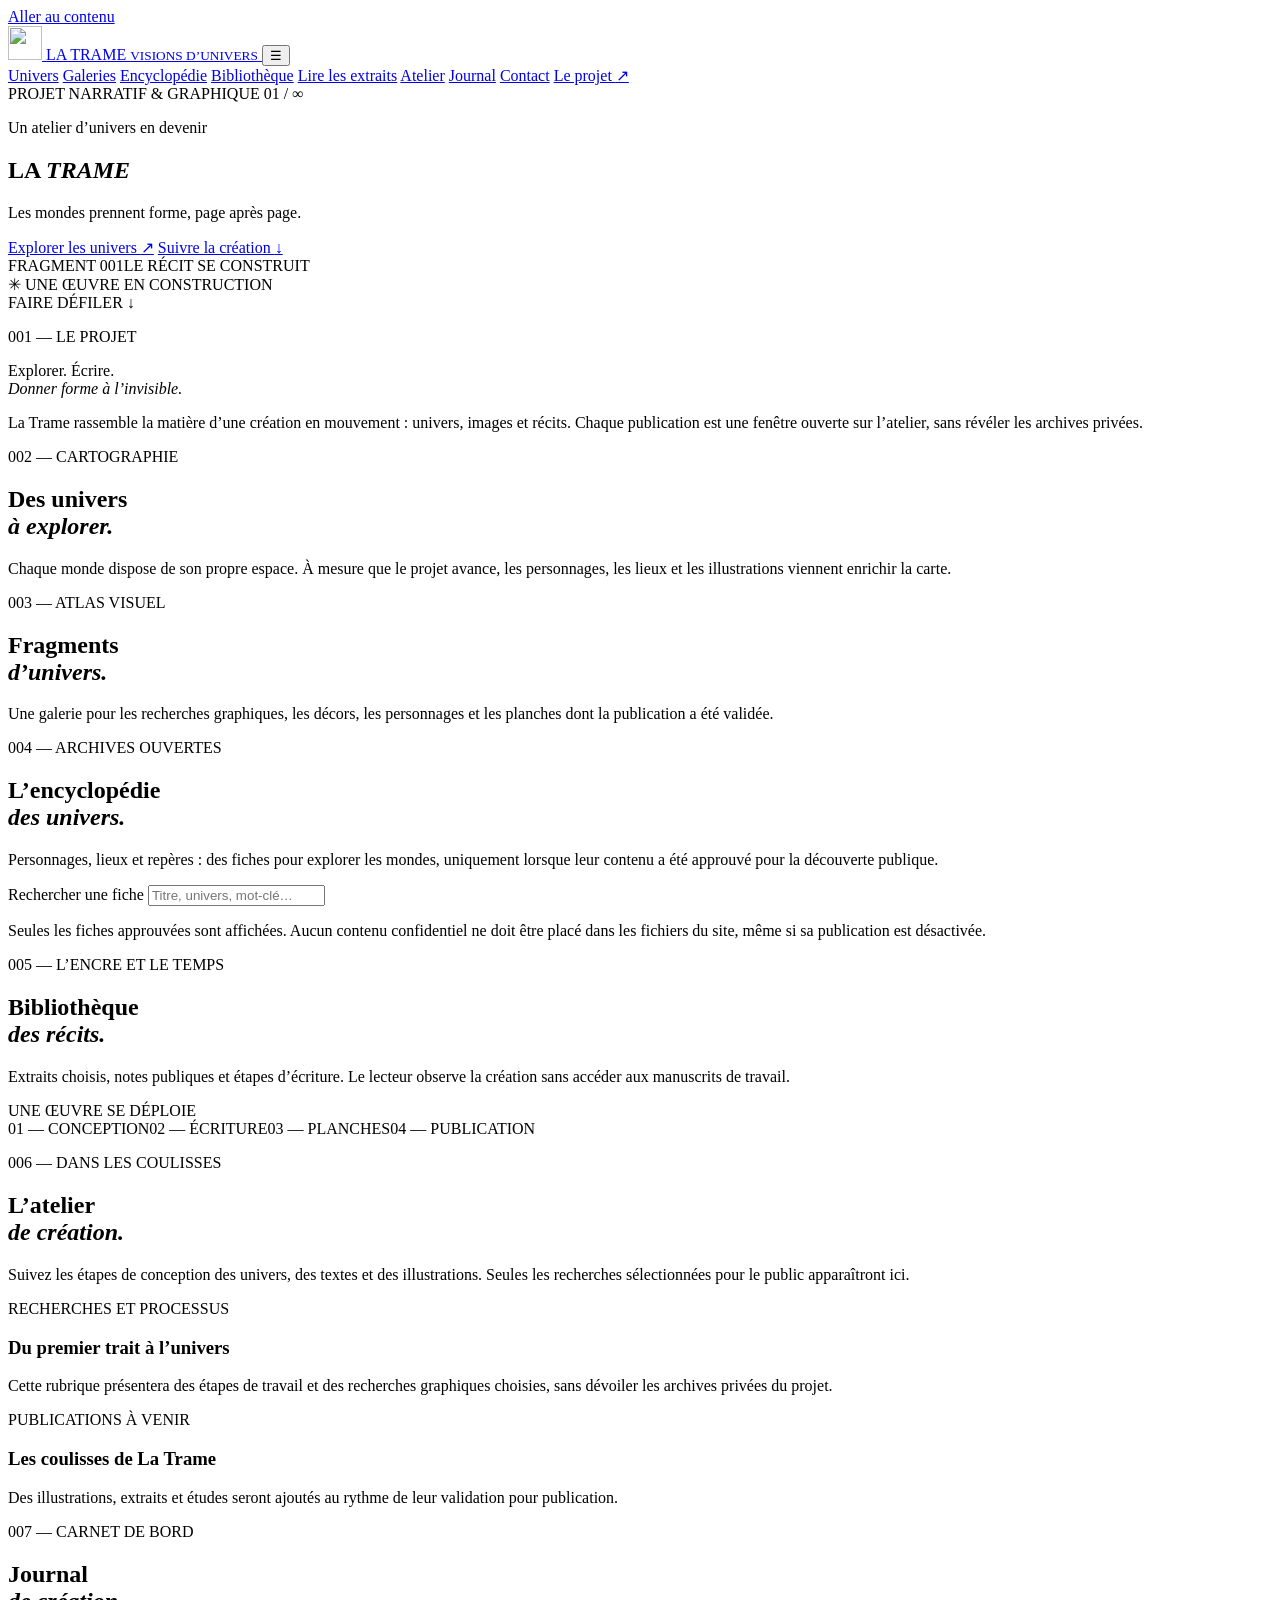
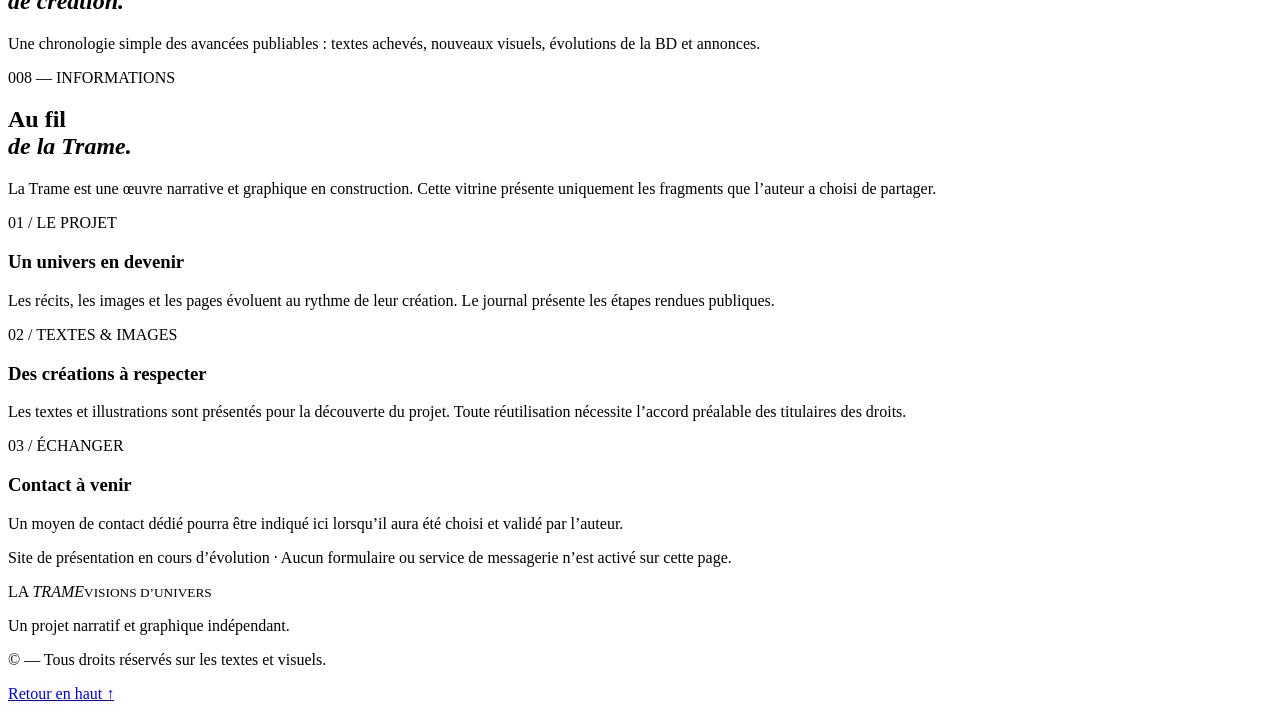
==== docs/index.html @ 09d7967c "Publier docs/index.html" ====
<!doctype html>
<html lang="fr">
<head>
  <meta charset="utf-8">
  <meta name="viewport" content="width=device-width, initial-scale=1">
  <meta name="theme-color" content="#0a0c0e">
  <meta name="description" content="La Trame — Visions d’Univers : suivre la création de mondes, de visuels et de récits.">
  <title>La Trame — Visions d’Univers</title>
  <link rel="icon" href="assets/images/sigil.svg" type="image/svg+xml">
  <link rel="stylesheet" href="assets/css/style.css">
  <script src="assets/js/site.js" defer></script>
</head>
<body>
  <a href="#contenu" class="skip-link">Aller au contenu</a>
  <header class="site-header" id="haut">
    <a class="brand" href="#haut" aria-label="La Trame, accueil">
      <img src="assets/images/sigil.svg" width="34" height="34" alt="">
      <span>LA TRAME <small>VISIONS D’UNIVERS</small></span>
    </a>
    <button class="menu-toggle" type="button" aria-expanded="false" aria-controls="navigation" aria-label="Ouvrir le menu">☰</button>
    <nav id="navigation" aria-label="Navigation principale">
      <a href="#univers">Univers</a>
      <a href="#galerie">Galeries</a>
      <a href="#encyclopedie">Encyclopédie</a>
      <a href="#ecriture">Bibliothèque</a>
      <a href="lectures.html">Lire les extraits</a>
      <a href="#atelier">Atelier</a>
      <a href="#journal">Journal</a>
      <a href="#contact">Contact</a>
      <a class="nav-emphasis" href="#apropos">Le projet <span aria-hidden="true">↗</span></a>
    </nav>
  </header>

  <main id="contenu">
    <section class="hero" aria-labelledby="hero-title">
      <div class="hero-grid" aria-hidden="true"></div>
      <div class="hero-orbit orbit-a" aria-hidden="true"></div>
      <div class="hero-orbit orbit-b" aria-hidden="true"></div>
      <div class="hero-content shell">
        <div class="eyebrow"><span class="eyebrow-dot"></span> PROJET NARRATIF & GRAPHIQUE <span class="eyebrow-number">01 / ∞</span></div>
        <p class="hero-overline" id="hero-signature">Un atelier d’univers en devenir</p>
        <h1 id="hero-title">LA <em>TRAME</em><span class="hero-title-line" aria-hidden="true"></span></h1>
        <p class="hero-subtitle" id="hero-acroche">Les mondes prennent forme, page après page.</p>
        <p class="hero-description" id="hero-intro"></p>
        <div class="hero-actions">
          <a class="btn btn-primary" href="#univers">Explorer les univers <span aria-hidden="true">↗</span></a>
          <a class="btn btn-ghost" href="#journal">Suivre la création <span aria-hidden="true">↓</span></a>
        </div>
      </div>
      <div class="hero-aside" aria-hidden="true"><span>FRAGMENT 001</span><span>LE RÉCIT SE CONSTRUIT</span></div>
      <div class="hero-bottom shell"><div><span class="small-glyph">✳</span> UNE ŒUVRE EN CONSTRUCTION</div><span>FAIRE DÉFILER ↓</span></div>
    </section>

    <section class="intro-band shell" id="apropos" aria-label="À propos du projet">
      <p class="section-index">001 — LE PROJET</p>
      <div class="intro-band-content"><p>Explorer. Écrire.<br><i>Donner forme à l’invisible.</i></p><span>La Trame rassemble la matière d’une création en mouvement : univers, images et récits. Chaque publication est une fenêtre ouverte sur l’atelier, sans révéler les archives privées.</span></div>
    </section>

    <section class="section shell" id="univers" aria-labelledby="univers-title">
      <div class="section-head"><div><p class="section-index">002 — CARTOGRAPHIE</p><h2 id="univers-title">Des univers<br><em>à explorer.</em></h2></div><p>Chaque monde dispose de son propre espace. À mesure que le projet avance, les personnages, les lieux et les illustrations viennent enrichir la carte.</p></div>
      <div id="universe-list" class="universe-grid" aria-live="polite"></div>
    </section>

    <section class="section gallery-section" id="galerie" aria-labelledby="gallery-title">
      <div class="shell"><div class="section-head"><div><p class="section-index">003 — ATLAS VISUEL</p><h2 id="gallery-title">Fragments<br><em>d’univers.</em></h2></div><p>Une galerie pour les recherches graphiques, les décors, les personnages et les planches dont la publication a été validée.</p></div>
      <div class="filter-bar" id="gallery-filters" aria-label="Filtres de la galerie"></div>
      <div class="gallery-grid" id="gallery-list" aria-live="polite"></div>
      </div>
    </section>

    <section class="section encyclopedia-section" id="encyclopedie" aria-labelledby="encyclopedia-title">
      <div class="shell">
        <div class="section-head">
          <div><p class="section-index">004 — ARCHIVES OUVERTES</p><h2 id="encyclopedia-title">L’encyclopédie<br><em>des univers.</em></h2></div>
          <p>Personnages, lieux et repères : des fiches pour explorer les mondes, uniquement lorsque leur contenu a été approuvé pour la découverte publique.</p>
        </div>
        <div class="encyclopedia-controls">
          <div id="encyclopedia-categories" class="filter-bar encyclopedia-filters" aria-label="Catégories de l’encyclopédie"></div>
          <label class="encyclopedia-search-label" for="encyclopedia-search">Rechercher une fiche
            <input id="encyclopedia-search" type="search" placeholder="Titre, univers, mot-clé…" autocomplete="off">
          </label>
        </div>
        <p id="encyclopedia-summary" class="encyclopedia-summary" role="status" aria-live="polite"></p>
        <div id="encyclopedia-list" class="encyclopedia-grid" aria-live="polite"></div>
        <p class="encyclopedia-note">Seules les fiches approuvées sont affichées. Aucun contenu confidentiel ne doit être placé dans les fichiers du site, même si sa publication est désactivée.</p>
      </div>
    </section>

    <section class="section shell writing-section" id="ecriture" aria-labelledby="writing-title">
      <div class="section-head"><div><p class="section-index">005 — L’ENCRE ET LE TEMPS</p><h2 id="writing-title">Bibliothèque<br><em>des récits.</em></h2></div><p>Extraits choisis, notes publiques et étapes d’écriture. Le lecteur observe la création sans accéder aux manuscrits de travail.</p></div>
      <div id="writing-list" class="writing-list"></div>
      <div class="process-strip"><span>UNE ŒUVRE SE DÉPLOIE</span><div class="process-steps"><span>01 — CONCEPTION</span><span>02 — ÉCRITURE</span><span>03 — PLANCHES</span><span>04 — PUBLICATION</span></div></div>
    </section>

    <section class="section shell" id="atelier" aria-labelledby="atelier-title">
      <div class="section-head"><div><p class="section-index">006 — DANS LES COULISSES</p><h2 id="atelier-title">L’atelier<br><em>de création.</em></h2></div><p>Suivez les étapes de conception des univers, des textes et des illustrations. Seules les recherches sélectionnées pour le public apparaîtront ici.</p></div>
      <div class="writing-list">
        <article class="writing-card">
          <span class="type-label">RECHERCHES ET PROCESSUS</span>
          <h3>Du premier trait à l’univers</h3>
          <p>Cette rubrique présentera des étapes de travail et des recherches graphiques choisies, sans dévoiler les archives privées du projet.</p>
        </article>
        <article class="writing-card">
          <span class="type-label">PUBLICATIONS À VENIR</span>
          <h3>Les coulisses de La Trame</h3>
          <p>Des illustrations, extraits et études seront ajoutés au rythme de leur validation pour publication.</p>
        </article>
      </div>
    </section>

    <section class="section journal-section" id="journal" aria-labelledby="journal-title"><div class="shell">
      <div class="section-head"><div><p class="section-index">007 — CARNET DE BORD</p><h2 id="journal-title">Journal<br><em>de création.</em></h2></div><p>Une chronologie simple des avancées publiables : textes achevés, nouveaux visuels, évolutions de la BD et annonces.</p></div>
      <div id="journal-list" class="journal-list"></div>
    </div></section>

    <section class="section contact-section" id="contact" aria-labelledby="contact-title">
      <div class="shell">
        <div class="section-head">
          <div><p class="section-index">008 — INFORMATIONS</p><h2 id="contact-title">Au fil<br><em>de la Trame.</em></h2></div>
          <p>La Trame est une œuvre narrative et graphique en construction. Cette vitrine présente uniquement les fragments que l’auteur a choisi de partager.</p>
        </div>
        <div class="contact-grid">
          <article class="contact-card">
            <p class="contact-kicker">01 / LE PROJET</p>
            <h3>Un univers en devenir</h3>
            <p>Les récits, les images et les pages évoluent au rythme de leur création. Le journal présente les étapes rendues publiques.</p>
          </article>
          <article class="contact-card">
            <p class="contact-kicker">02 / TEXTES &amp; IMAGES</p>
            <h3>Des créations à respecter</h3>
            <p>Les textes et illustrations sont présentés pour la découverte du projet. Toute réutilisation nécessite l’accord préalable des titulaires des droits.</p>
          </article>
          <article class="contact-card">
            <p class="contact-kicker">03 / ÉCHANGER</p>
            <h3>Contact à venir</h3>
            <p>Un moyen de contact dédié pourra être indiqué ici lorsqu’il aura été choisi et validé par l’auteur.</p>
          </article>
        </div>
        <p class="contact-note">Site de présentation en cours d’évolution · Aucun formulaire ou service de messagerie n’est activé sur cette page.</p>
      </div>
    </section>
  </main>

  <footer class="footer"><div class="shell footer-inner"><div class="footer-title">LA <em>TRAME</em><small>VISIONS D’UNIVERS</small></div><div><p>Un projet narratif et graphique indépendant.</p><p class="footer-small">© <span id="current-year"></span> — Tous droits réservés sur les textes et visuels.</p></div><a href="#haut" class="to-top">Retour en haut ↑</a></div></footer>

  <dialog id="universe-dialog" class="detail-dialog"><button class="dialog-close" type="button" aria-label="Fermer">×</button><div id="dialog-content"></div></dialog>
  <dialog id="lightbox" class="lightbox"><button class="dialog-close" type="button" aria-label="Fermer">×</button><figure><img id="lightbox-image" alt=""><figcaption id="lightbox-caption"></figcaption></figure></dialog>
</body>
</html>
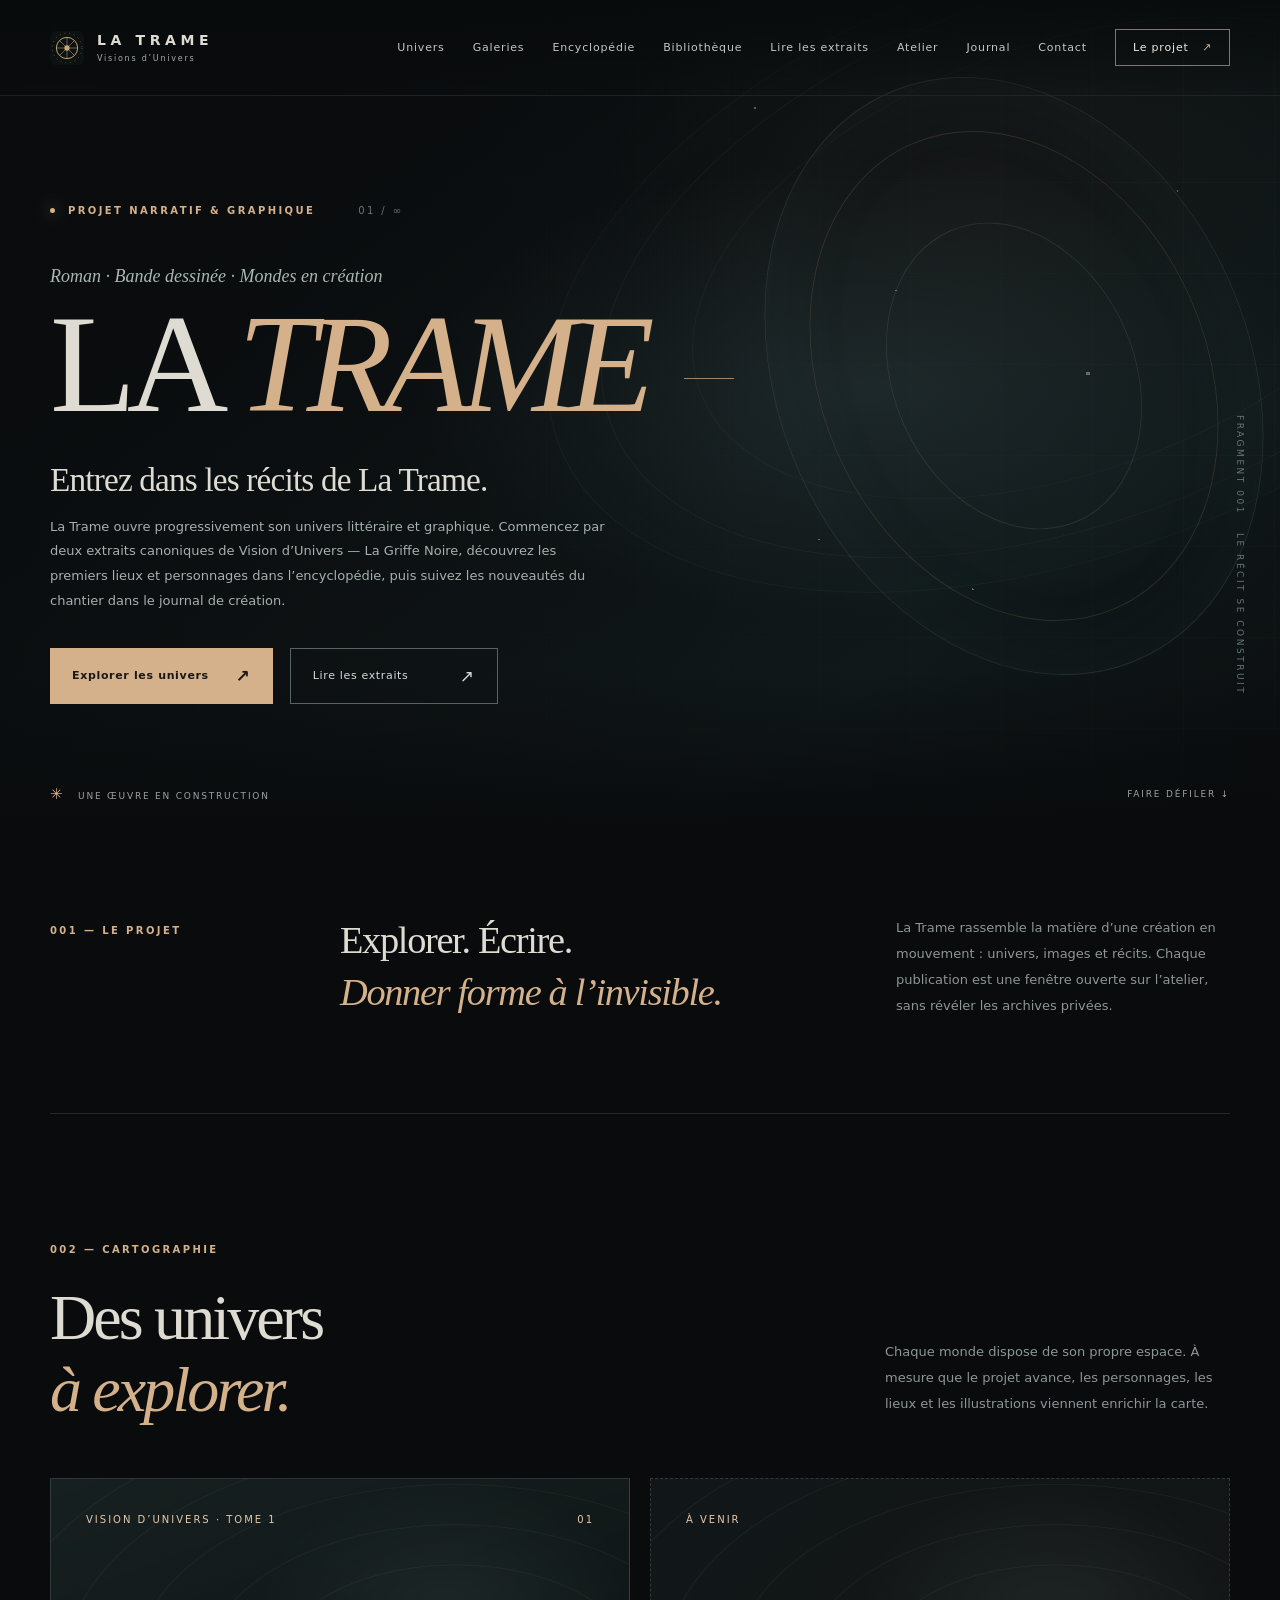
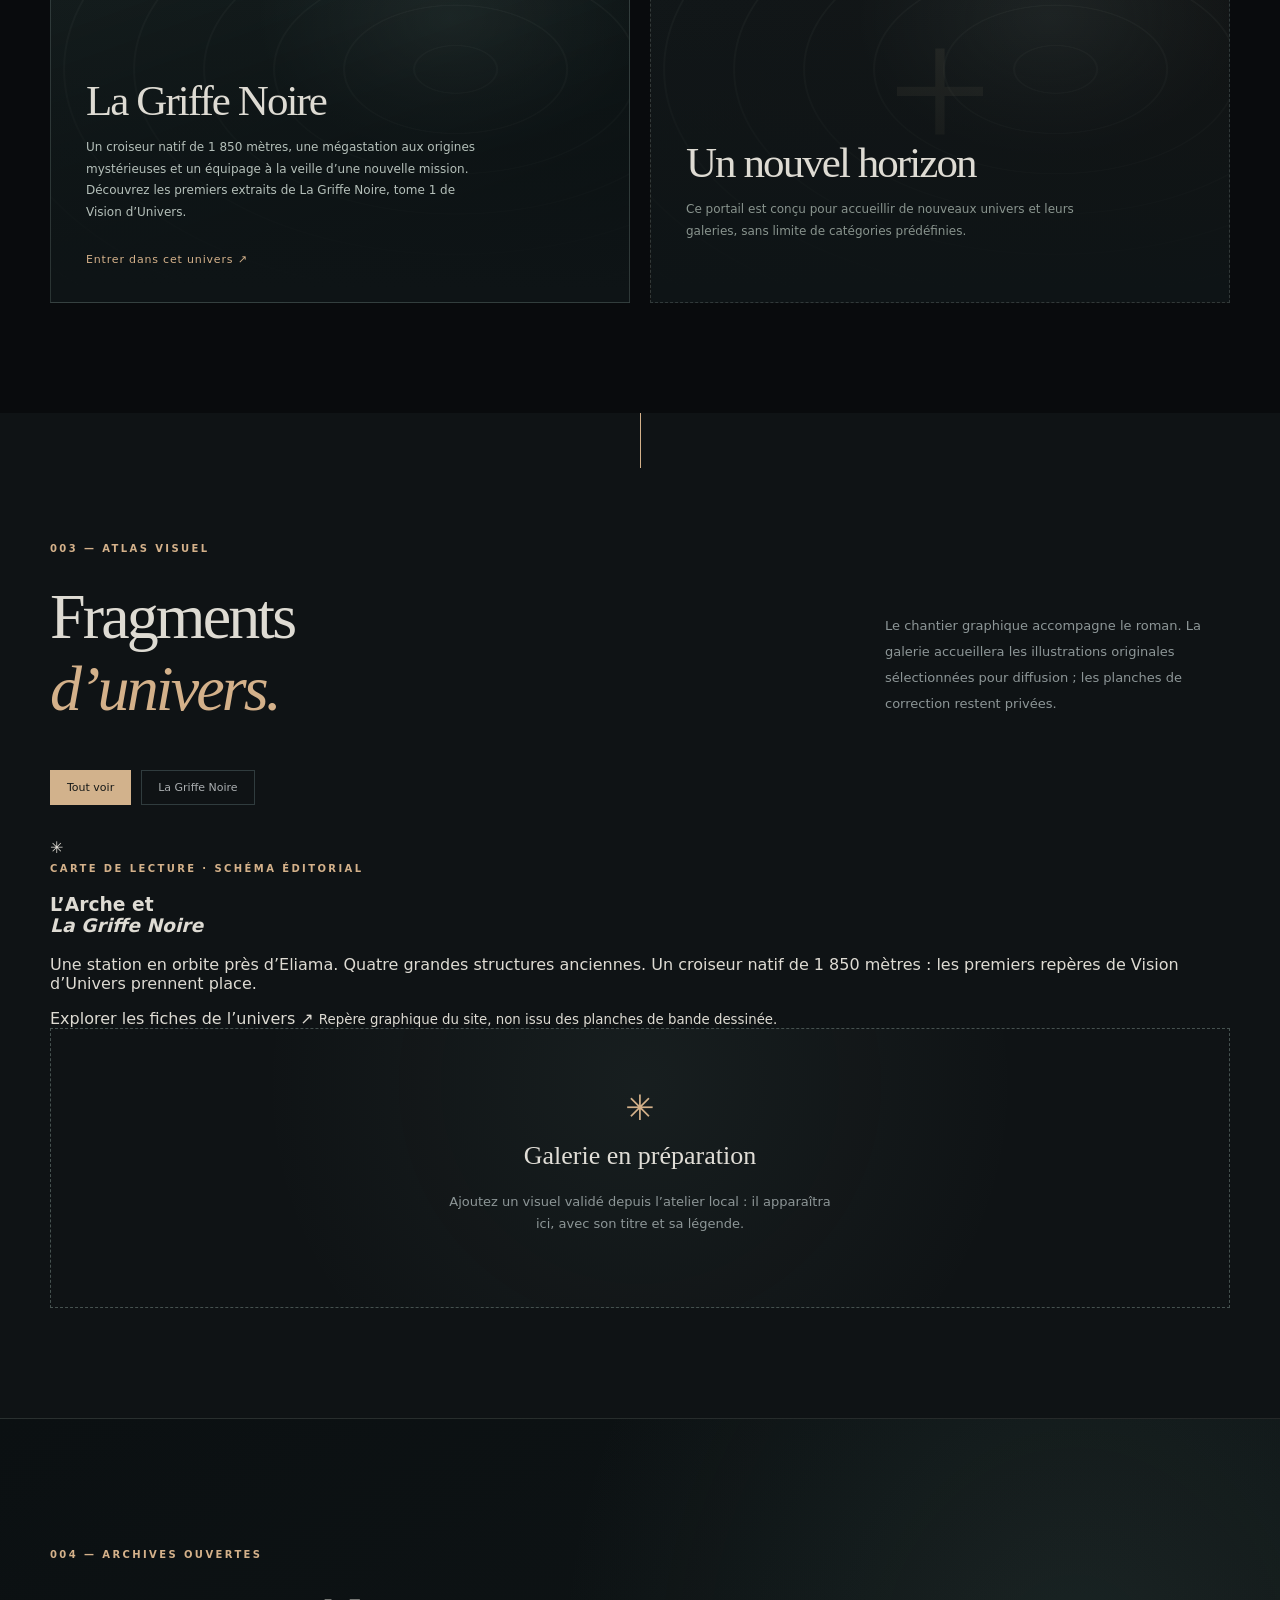
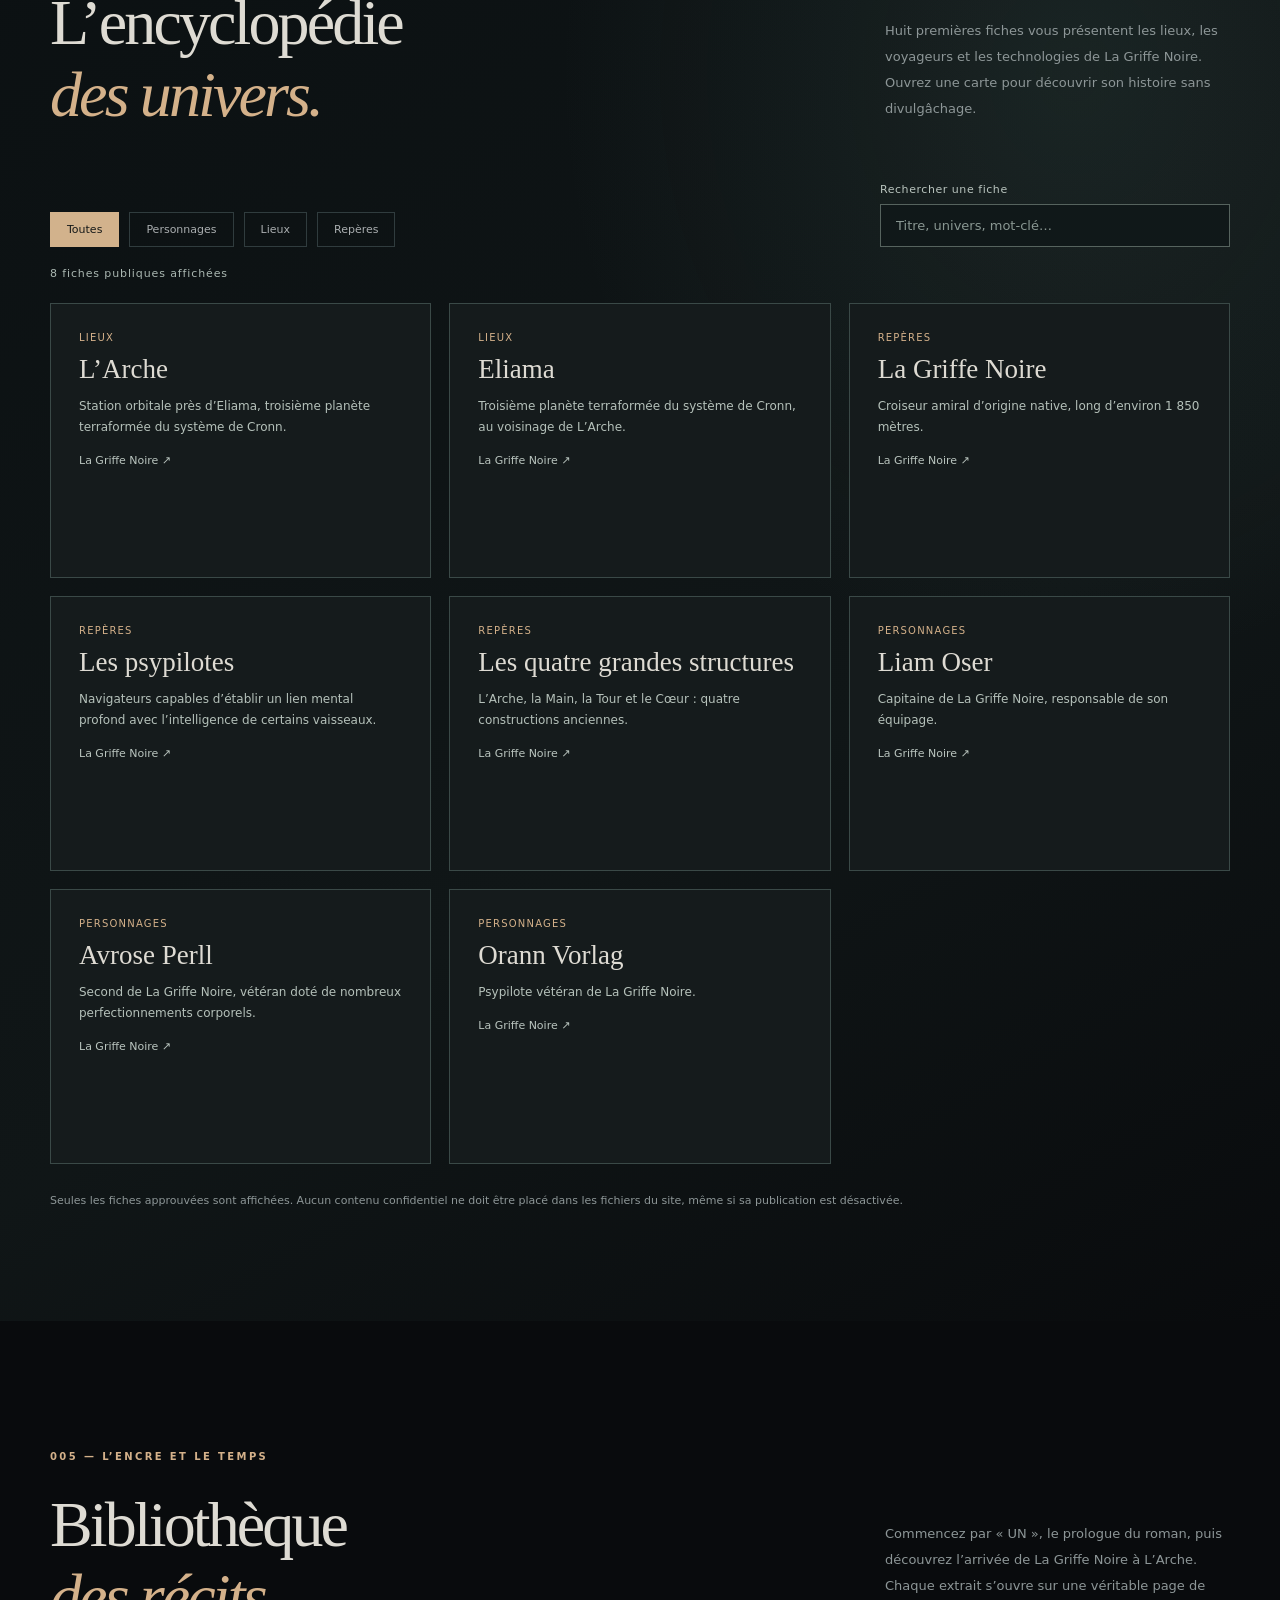
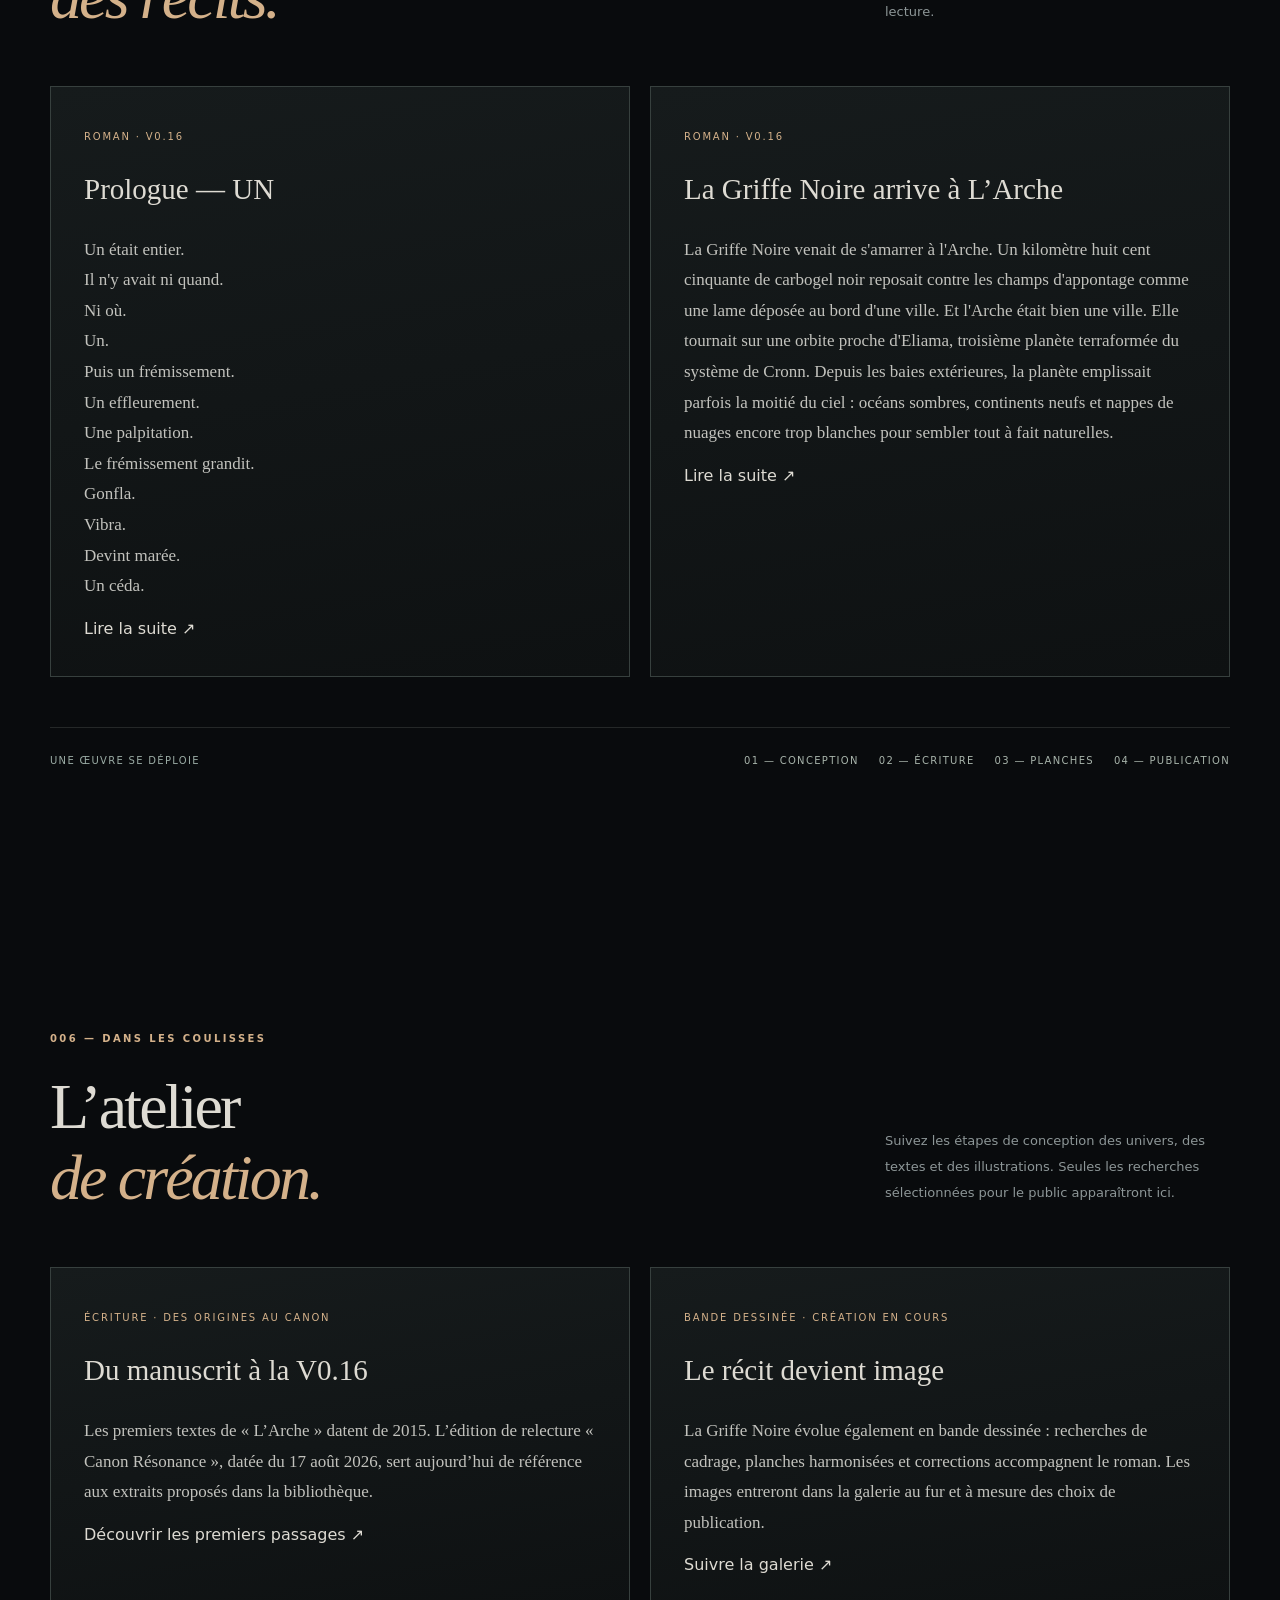
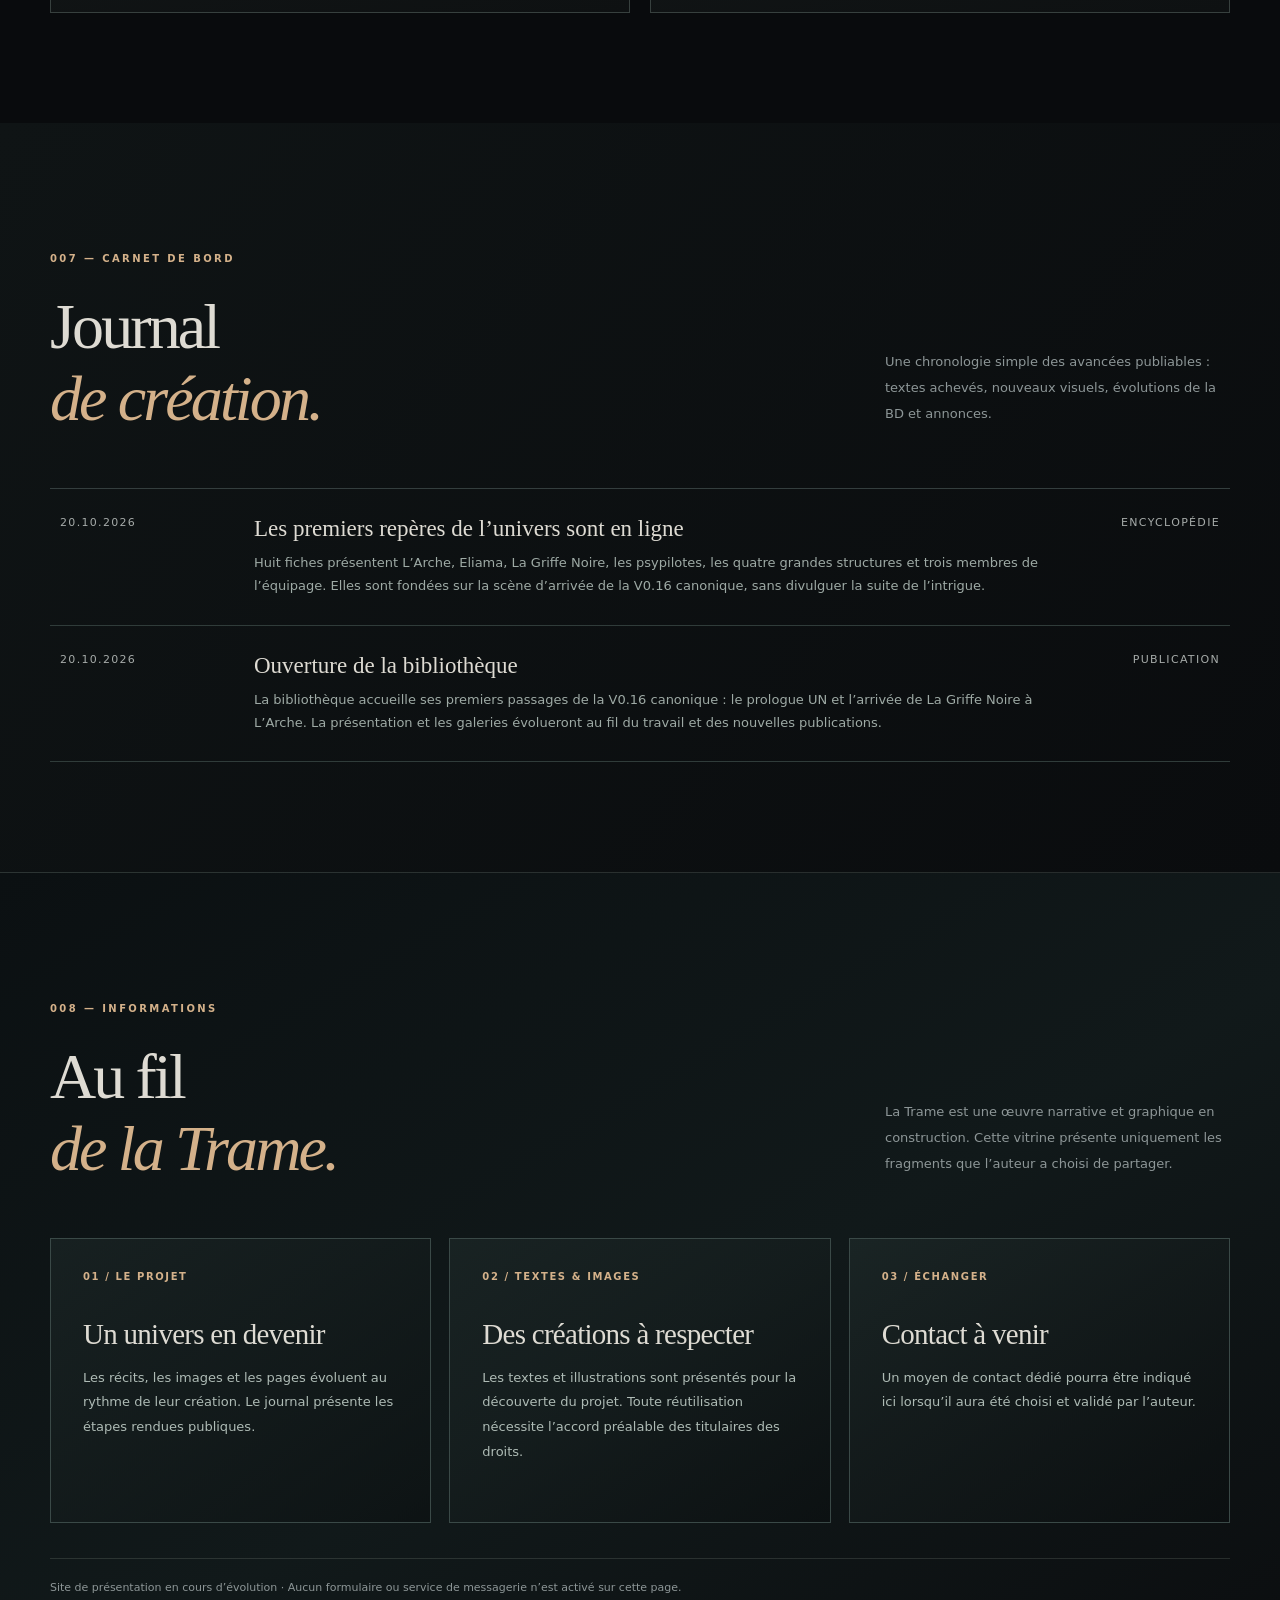
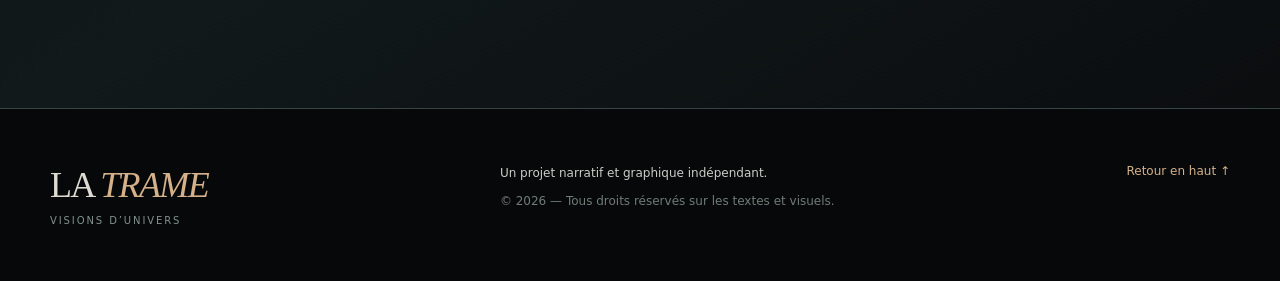
==== commit dd742f68: "La Trame V0.3 : accueil, atelier et atlas éditorial" ====
--- a/docs/index.html
+++ b/docs/index.html
@@ -44,7 +44,7 @@
         <p class="hero-description" id="hero-intro"></p>
         <div class="hero-actions">
           <a class="btn btn-primary" href="#univers">Explorer les univers <span aria-hidden="true">↗</span></a>
-          <a class="btn btn-ghost" href="#journal">Suivre la création <span aria-hidden="true">↓</span></a>
+          <a class="btn btn-ghost" href="lectures.html">Lire les extraits <span aria-hidden="true">↗</span></a>
         </div>
       </div>
       <div class="hero-aside" aria-hidden="true"><span>FRAGMENT 001</span><span>LE RÉCIT SE CONSTRUIT</span></div>
@@ -62,8 +62,18 @@
     </section>
 
     <section class="section gallery-section" id="galerie" aria-labelledby="gallery-title">
-      <div class="shell"><div class="section-head"><div><p class="section-index">003 — ATLAS VISUEL</p><h2 id="gallery-title">Fragments<br><em>d’univers.</em></h2></div><p>Une galerie pour les recherches graphiques, les décors, les personnages et les planches dont la publication a été validée.</p></div>
+      <div class="shell"><div class="section-head"><div><p class="section-index">003 — ATLAS VISUEL</p><h2 id="gallery-title">Fragments<br><em>d’univers.</em></h2></div><p>Le chantier graphique accompagne le roman. La galerie accueillera les illustrations originales sélectionnées pour diffusion ; les planches de correction restent privées.</p></div>
       <div class="filter-bar" id="gallery-filters" aria-label="Filtres de la galerie"></div>
+      <div class="atlas-preview" aria-label="Carte de lecture de La Griffe Noire">
+        <div class="atlas-orbit" aria-hidden="true"><span class="orbit-arc arc-one"></span><span class="orbit-arc arc-two"></span><span class="orbit-arc arc-three"></span><span class="orbit-core">✳</span></div>
+        <div class="atlas-copy">
+          <span class="section-index">CARTE DE LECTURE · SCHÉMA ÉDITORIAL</span>
+          <h3>L’Arche et<br><em>La Griffe Noire</em></h3>
+          <p>Une station en orbite près d’Eliama. Quatre grandes structures anciennes. Un croiseur natif de 1 850 mètres : les premiers repères de Vision d’Univers prennent place.</p>
+          <a class="editorial-link" href="#encyclopedie">Explorer les fiches de l’univers ↗</a>
+          <small>Repère graphique du site, non issu des planches de bande dessinée.</small>
+        </div>
+      </div>
       <div class="gallery-grid" id="gallery-list" aria-live="polite"></div>
       </div>
     </section>
@@ -72,7 +82,7 @@
       <div class="shell">
         <div class="section-head">
           <div><p class="section-index">004 — ARCHIVES OUVERTES</p><h2 id="encyclopedia-title">L’encyclopédie<br><em>des univers.</em></h2></div>
-          <p>Personnages, lieux et repères : des fiches pour explorer les mondes, uniquement lorsque leur contenu a été approuvé pour la découverte publique.</p>
+          <p>Huit premières fiches vous présentent les lieux, les voyageurs et les technologies de La Griffe Noire. Ouvrez une carte pour découvrir son histoire sans divulgâchage.</p>
         </div>
         <div class="encyclopedia-controls">
           <div id="encyclopedia-categories" class="filter-bar encyclopedia-filters" aria-label="Catégories de l’encyclopédie"></div>
@@ -87,7 +97,7 @@
     </section>
 
     <section class="section shell writing-section" id="ecriture" aria-labelledby="writing-title">
-      <div class="section-head"><div><p class="section-index">005 — L’ENCRE ET LE TEMPS</p><h2 id="writing-title">Bibliothèque<br><em>des récits.</em></h2></div><p>Extraits choisis, notes publiques et étapes d’écriture. Le lecteur observe la création sans accéder aux manuscrits de travail.</p></div>
+      <div class="section-head"><div><p class="section-index">005 — L’ENCRE ET LE TEMPS</p><h2 id="writing-title">Bibliothèque<br><em>des récits.</em></h2></div><p>Commencez par « UN », le prologue du roman, puis découvrez l’arrivée de La Griffe Noire à L’Arche. Chaque extrait s’ouvre sur une véritable page de lecture.</p></div>
       <div id="writing-list" class="writing-list"></div>
       <div class="process-strip"><span>UNE ŒUVRE SE DÉPLOIE</span><div class="process-steps"><span>01 — CONCEPTION</span><span>02 — ÉCRITURE</span><span>03 — PLANCHES</span><span>04 — PUBLICATION</span></div></div>
     </section>
@@ -96,14 +106,16 @@
       <div class="section-head"><div><p class="section-index">006 — DANS LES COULISSES</p><h2 id="atelier-title">L’atelier<br><em>de création.</em></h2></div><p>Suivez les étapes de conception des univers, des textes et des illustrations. Seules les recherches sélectionnées pour le public apparaîtront ici.</p></div>
       <div class="writing-list">
         <article class="writing-card">
-          <span class="type-label">RECHERCHES ET PROCESSUS</span>
-          <h3>Du premier trait à l’univers</h3>
-          <p>Cette rubrique présentera des étapes de travail et des recherches graphiques choisies, sans dévoiler les archives privées du projet.</p>
+          <span class="type-label">ÉCRITURE · DES ORIGINES AU CANON</span>
+          <h3>Du manuscrit à la V0.16</h3>
+          <p>Les premiers textes de « L’Arche » datent de 2015. L’édition de relecture « Canon Résonance », datée du 17 août 2026, sert aujourd’hui de référence aux extraits proposés dans la bibliothèque.</p>
+          <a class="editorial-link" href="lectures.html">Découvrir les premiers passages ↗</a>
         </article>
         <article class="writing-card">
-          <span class="type-label">PUBLICATIONS À VENIR</span>
-          <h3>Les coulisses de La Trame</h3>
-          <p>Des illustrations, extraits et études seront ajoutés au rythme de leur validation pour publication.</p>
+          <span class="type-label">BANDE DESSINÉE · CRÉATION EN COURS</span>
+          <h3>Le récit devient image</h3>
+          <p>La Griffe Noire évolue également en bande dessinée : recherches de cadrage, planches harmonisées et corrections accompagnent le roman. Les images entreront dans la galerie au fur et à mesure des choix de publication.</p>
+          <a class="editorial-link" href="#galerie">Suivre la galerie ↗</a>
         </article>
       </div>
     </section>
--- a/docs/assets/css/style.css
+++ b/docs/assets/css/style.css
@@ -0,0 +1,42 @@
+:root{color-scheme:dark;--bg:#090b0d;--panel:#111518;--paper:#dedbd3;--muted:#8d9697;--muted2:#677477;--line:rgba(204,216,207,.14);--gold:#d4b18a;--teal:#83b4ab;--shell:1180px}
+*{box-sizing:border-box}html{scroll-behavior:smooth;scroll-padding-top:85px}body{margin:0;color:var(--paper);background:var(--bg);font-family:Inter,ui-sans-serif,system-ui,-apple-system,Segoe UI,Arial,sans-serif;-webkit-font-smoothing:antialiased;overflow-x:hidden}body:has(dialog[open]){overflow:hidden}a{color:inherit;text-decoration:none}button{font:inherit}img{max-width:100%;display:block}.shell{width:min(var(--shell),calc(100% - 100px));margin-inline:auto}.skip-link{position:fixed;top:-70px;left:10px;padding:12px 16px;background:var(--gold);color:#000;z-index:100}.skip-link:focus{top:10px}.ambient{position:absolute;border-radius:50%;pointer-events:none;filter:blur(100px);opacity:.1;z-index:-1}.ambient-one{width:50vw;height:50vw;top:750px;right:-30vw;background:#6a958c}.ambient-two{width:55vw;height:40vw;top:1600px;left:-30vw;background:#8d6856}
+.site-header{position:absolute;z-index:20;top:0;left:0;right:0;display:flex;align-items:center;justify-content:space-between;height:96px;padding:0 max(50px,calc((100vw - var(--shell))/2));border-bottom:1px solid rgba(230,233,228,.1);background:linear-gradient(180deg,rgba(7,10,11,.8),rgba(7,10,11,.05))}.brand{display:flex;align-items:center;gap:13px;font-size:14px;letter-spacing:.33em;font-weight:750}.brand small{display:block;color:#a4ada8;font-weight:400;letter-spacing:.22em;font-size:8px;padding-top:6px}.site-header nav{display:flex;align-items:center;gap:28px}.site-header nav a{font-size:11px;letter-spacing:.075em;color:#c2c7c5;transition:color .2s}.site-header nav a:hover{color:var(--gold)}.site-header nav .nav-emphasis{border:1px solid #7c7770;padding:11px 17px;color:#f2e8dc}.nav-emphasis span{color:var(--gold);margin-left:9px}.menu-toggle{display:none;background:none;border:0;color:#fff;font-size:26px;cursor:pointer}
+.hero{height:min(830px,100svh);min-height:690px;position:relative;isolation:isolate;overflow:hidden;background:radial-gradient(ellipse at 68% 47%,rgba(70,93,95,.27),transparent 37%),radial-gradient(ellipse at 76% 22%,rgba(77,60,46,.12),transparent 27%),linear-gradient(145deg,#0a0c0e 20%,#101819 75%,#0a0c0e)}.hero:before{content:"";position:absolute;inset:0;z-index:-1;background:radial-gradient(1px 1px at 70% 35%,#c8c6b5 90%,transparent),radial-gradient(2px 2px at 85% 45%,#c8c6b5 90%,transparent),radial-gradient(1px 1px at 59% 13%,#c8c6b5 90%,transparent),radial-gradient(1px 1px at 76% 71%,#c8c6b5 90%,transparent),radial-gradient(1px 1px at 92% 23%,#c8c6b5 90%,transparent),radial-gradient(1px 1px at 64% 65%,#c8c6b5 90%,transparent);opacity:.45}.hero:after{content:"";pointer-events:none;position:absolute;inset:0;background:linear-gradient(90deg,rgba(9,11,13,.35) 0%,transparent 60%),linear-gradient(0deg,#090b0d,transparent 19%)}.hero-grid{position:absolute;inset:0;opacity:.3;background-image:linear-gradient(rgba(169,189,179,.07) 1px,transparent 1px),linear-gradient(90deg,rgba(169,189,179,.07) 1px,transparent 1px);background-size:91px 91px;mask-image:linear-gradient(to right,transparent 18%,black 95%)}.hero-orbit{position:absolute;border:1px solid rgba(164,188,184,.14);border-radius:50%;width:620px;height:620px;left:55%;top:8%;transform:rotate(-24deg) scaleX(.76);box-shadow:0 0 120px rgba(125,165,157,.05) inset}.hero-orbit:before,.hero-orbit:after{content:"";position:absolute;inset:55px;border:1px solid rgba(190,157,118,.18);border-radius:50%}.hero-orbit:after{inset:150px;border-color:rgba(176,195,187,.13)}.orbit-b{width:1080px;height:1080px;left:41%;top:-34%;opacity:.45;transform:rotate(70deg) scaleX(.55)}.hero-content{position:relative;z-index:2;padding-top:205px}.eyebrow,.section-index{font-size:10px;letter-spacing:.24em;font-weight:650;color:var(--gold)}.eyebrow{display:flex;align-items:center;gap:13px}.eyebrow-dot{background:var(--gold);width:5px;height:5px;border-radius:50%;box-shadow:0 0 16px var(--gold)}.eyebrow-number{color:var(--muted2);font-weight:400;padding-left:30px}.hero-overline{color:#a8b7af;font-family:Georgia,serif;font-style:italic;font-size:18px;margin:50px 0 7px}.hero h1{font-family:Georgia,'Times New Roman',serif;font-weight:400;letter-spacing:-.065em;font-size:clamp(90px,11vw,164px);line-height:1;margin:0;white-space:nowrap}.hero h1 em,.section h2 em,.intro-band i,.footer-title em{color:var(--gold);font-weight:400}.hero-title-line{display:inline-block;width:50px;height:1px;background:var(--gold);margin-left:38px;vertical-align:middle;opacity:.7}.hero-subtitle{font-family:Georgia,serif;letter-spacing:-.025em;font-size:clamp(24px,2.6vw,34px);max-width:650px;margin:26px 0 16px}.hero-description{font-size:13px;line-height:1.9;color:#a6b0ad;max-width:560px}.hero-actions{display:flex;flex-wrap:wrap;gap:17px;margin-top:34px}.btn{display:inline-flex;align-items:center;justify-content:space-between;gap:27px;padding:17px 22px;min-width:208px;font-size:11px;letter-spacing:.06em;transition:transform .2s,border-color .2s}.btn:hover{transform:translateY(-3px)}.btn-primary{background:var(--gold);color:#171817;font-weight:650}.btn-ghost{border:1px solid #586363;color:#d7d9d5}.btn span{font-size:17px}.hero-aside{position:absolute;z-index:2;right:35px;top:50%;writing-mode:vertical-rl;display:flex;gap:18px;color:#667574;letter-spacing:.28em;font-size:9px}.hero-bottom{position:absolute;left:0;right:0;bottom:27px;display:flex;align-items:center;justify-content:space-between;font-size:9px;letter-spacing:.2em;color:#9aa49e;z-index:3}.hero-bottom .small-glyph{color:var(--gold);font-size:15px;margin-right:9px}
+.intro-band{border-bottom:1px solid var(--line);display:grid;grid-template-columns:260px 1fr;gap:30px;padding:85px 0 94px}.intro-band-content{display:grid;grid-template-columns:1.2fr .8fr;align-items:center;gap:55px}.intro-band-content p{font-family:Georgia,serif;font-size:clamp(30px,3vw,42px);letter-spacing:-.035em;line-height:1.35;margin:0}.intro-band-content span{font-size:13px;color:var(--muted);line-height:2}.section{padding:120px 0 110px}.section-head{display:flex;align-items:end;justify-content:space-between;gap:45px;margin-bottom:53px}.section-head h2{font-family:Georgia,serif;font-weight:400;font-size:clamp(44px,5vw,72px);line-height:1.12;letter-spacing:-.045em;margin:27px 0 0}.section-head>p{max-width:345px;font-size:13px;color:var(--muted);line-height:2;margin:0 0 8px}.universe-grid{display:grid;grid-template-columns:repeat(2,1fr);gap:20px}.universe-card{min-height:425px;position:relative;overflow:hidden;padding:35px;display:flex;flex-direction:column;justify-content:space-between;background:linear-gradient(160deg,rgba(70,93,95,.13),rgba(7,13,14,.93)),#101717;border:1px solid rgba(151,170,166,.24);transition:border-color .2s,transform .3s}.universe-card:before{content:"";position:absolute;inset:0;background:radial-gradient(ellipse at 69% 33%,rgba(148,178,170,.17),transparent 35%),repeating-radial-gradient(ellipse at 70% 45%,transparent 0 40px,rgba(192,203,187,.075) 41px 42px,transparent 43px 70px);opacity:.6;transition:transform 1s}.universe-card:after{content:"";position:absolute;inset:0;background:linear-gradient(0deg,#0e1416 3%,transparent 74%)}.universe-card.with-image:before{background-image:var(--cover-image);background-size:cover;background-position:center;opacity:.68}.universe-card:hover{transform:translateY(-3px);border-color:rgba(212,177,138,.55)}.universe-card:hover:before{transform:scale(1.035)}.card-kicker,.card-bottom{position:relative;z-index:2}.card-kicker{font-size:10px;letter-spacing:.2em;color:#e5c9aa;display:flex;justify-content:space-between}.card-bottom h3{font-family:Georgia,serif;font-size:43px;font-weight:400;letter-spacing:-.045em;margin:0 0 12px}.card-bottom p{font-size:12px;line-height:1.8;color:#b5c0ba;max-width:390px;margin:0 0 25px}.card-bottom button{background:none;border:0;color:var(--gold);cursor:pointer;padding:0;font-size:11px;letter-spacing:.075em}.card-bottom button:hover{text-decoration:underline}.card-placeholder{background:linear-gradient(130deg,#111719,#131414);border-style:dashed}.card-placeholder:before{content:"+";display:flex;align-items:center;justify-content:center;color:rgba(215,194,155,.15);font-family:Georgia,serif;font-size:185px}.card-placeholder .card-bottom p{color:#89948e}
+.gallery-section{background:#0f1315;position:relative}.gallery-section:before{content:"";position:absolute;top:0;left:50%;width:1px;height:55px;background:var(--gold)}.filter-bar{display:flex;align-items:center;flex-wrap:wrap;gap:10px;margin:-8px 0 33px}.filter-bar button{background:transparent;color:#aaaeb0;border:1px solid #303c3e;padding:10px 16px;font-size:11px;cursor:pointer}.filter-bar button[aria-pressed="true"]{background:#d2b28c;color:#161918;border-color:#d2b28c}.gallery-grid{display:grid;grid-template-columns:repeat(3,1fr);gap:18px}.visual-card{position:relative;overflow:hidden;min-height:330px;background:#151b1c;border:1px solid #2a3837;cursor:pointer;text-align:left;padding:0;color:var(--paper)}.visual-card:hover img{transform:scale(1.04)}.visual-card img{width:100%;height:330px;object-fit:cover;transition:transform .3s}.visual-meta{position:absolute;bottom:0;left:0;right:0;background:linear-gradient(transparent,rgba(0,0,0,.92));padding:55px 20px 18px}.visual-meta strong{font-family:Georgia,serif;font-weight:400;font-size:21px;display:block}.visual-meta small{font-size:10px;letter-spacing:.13em;color:var(--gold)}.empty-state{grid-column:1/-1;border:1px dashed #45514f;min-height:280px;display:flex;flex-direction:column;align-items:center;justify-content:center;text-align:center;padding:30px;color:var(--muted);background:radial-gradient(circle at 50% 20%,rgba(132,173,160,.07),transparent 60%)}.empty-state .empty-symbol{font-size:35px;color:var(--gold);margin-bottom:13px}.empty-state strong{font-family:Georgia,serif;font-size:26px;font-weight:400;color:#e0ddd6;margin-bottom:7px}.empty-state p{max-width:390px;font-size:13px;line-height:1.7}
+
+.encyclopedia-section{background:radial-gradient(ellipse at 84% 17%,rgba(106,147,134,.13),transparent 34%),linear-gradient(150deg,#0b1012,#101617 62%,#090b0d);border-top:1px solid var(--line)}
+.encyclopedia-controls{display:flex;align-items:end;justify-content:space-between;gap:25px;flex-wrap:wrap;margin-bottom:20px}
+.encyclopedia-filters{margin:0}
+.encyclopedia-search-label{display:flex;flex-direction:column;gap:8px;color:#b9c4be;font-size:11px;letter-spacing:.05em;flex:1 1 230px;max-width:350px}
+.encyclopedia-search-label input{background:#101819;border:1px solid #56635e;padding:13px 15px;font:inherit;font-size:13px;letter-spacing:normal;color:var(--paper);width:100%;border-radius:0;outline-offset:3px}
+.encyclopedia-search-label input::placeholder{color:#899792}
+.encyclopedia-summary{font-size:11px;color:#abb8b2;letter-spacing:.08em;margin:0 0 20px;min-height:16px}
+.encyclopedia-grid{display:grid;grid-template-columns:repeat(3,minmax(0,1fr));gap:18px}
+.encyclopedia-card{display:flex;flex-direction:column;align-items:stretch;text-align:left;min-width:0;min-height:275px;padding:0;background:#151b1c;border:1px solid #3a4947;color:var(--paper);cursor:pointer;transition:transform .2s,border-color .2s}
+.encyclopedia-card:hover{transform:translateY(-3px);border-color:var(--gold)}
+.encyclopedia-card:focus-visible{outline:3px solid var(--gold);outline-offset:3px}
+.encyclopedia-card img{width:100%;height:165px;object-fit:cover}
+.encyclopedia-card-content{padding:28px;display:flex;flex-direction:column;gap:11px}
+.encyclopedia-card small{color:var(--gold);font-size:10px;letter-spacing:.12em;text-transform:uppercase}
+.encyclopedia-card strong{font:normal 27px Georgia,serif}
+.encyclopedia-card span{font-size:12px;line-height:1.75;color:#b5c1ba}
+.encyclopedia-card em{font-size:11px;color:#bac5bf;font-style:normal;margin-top:5px}
+.encyclopedia-note{font-size:11px;color:var(--muted);line-height:1.8;margin:27px 0 0}
+.writing-list{display:grid;grid-template-columns:repeat(2,1fr);gap:20px}.writing-card{padding:38px 33px;min-height:285px;border:1px solid #37403e;background:linear-gradient(170deg,#161b1c,#0e1112)}.writing-card .type-label{color:var(--gold);letter-spacing:.18em;font-size:10px}.writing-card h3{font-family:Georgia,serif;font-size:29px;font-weight:400}.writing-card p{font-family:Georgia,serif;font-size:17px;line-height:1.8;color:#c2c2bd;white-space:pre-line}.writing-card small{color:var(--muted)}.process-strip{border-top:1px solid var(--line);margin-top:50px;padding:27px 0;display:flex;justify-content:space-between;gap:24px;align-items:center;color:#9baca5;font-size:10px;letter-spacing:.13em}.process-steps{display:flex;gap:20px;flex-wrap:wrap;color:#a8b4ab}.journal-section{background:linear-gradient(130deg,#0f1415,#0a0c0e)}.journal-list{border-top:1px solid #343e3e}.journal-entry{display:grid;grid-template-columns:170px 1fr 120px;align-items:start;gap:24px;padding:27px 10px;border-bottom:1px solid #303c3a}.journal-entry time,.journal-entry .journal-type{font-size:11px;color:#a6aba9;letter-spacing:.12em}.journal-entry h3{font-family:Georgia,serif;font-size:23px;font-weight:400;margin:0 0 9px}.journal-entry p{font-size:13px;color:#9eaaa5;line-height:1.8;margin:0}.journal-type{text-align:right}
+.contact-section{background:linear-gradient(150deg,#0b1012,#11191a 54%,#0b0d0f);border-top:1px solid var(--line)}
+.contact-grid{display:grid;grid-template-columns:repeat(3,minmax(0,1fr));gap:18px}
+.contact-card{min-width:0;min-height:285px;padding:32px;border:1px solid #3a4947;background:linear-gradient(145deg,rgba(121,160,150,.085),rgba(10,14,15,.55))}
+.contact-kicker{margin:0 0 36px;font-size:10px;letter-spacing:.16em;font-weight:650;color:var(--gold)}
+.contact-card h3{font-family:Georgia,serif;font-size:29px;font-weight:400;letter-spacing:-.025em;margin:0 0 15px}
+.contact-card>p:not(.contact-kicker){font-size:13px;line-height:1.9;color:#aebbb5;margin:0}
+.contact-note{border-top:1px solid var(--line);margin:35px 0 0;padding-top:19px;color:var(--muted);font-size:11px;line-height:1.8}
+.footer{border-top:1px solid #394340;background:#070809;padding:55px 0}.footer-inner{display:flex;justify-content:space-between;gap:30px;align-items:start}.footer-title{font-family:Georgia,serif;font-size:36px;letter-spacing:-.045em}.footer-title small{display:block;font-family:system-ui,sans-serif;font-size:10px;letter-spacing:.19em;color:#82928e;padding-top:9px}.footer p{margin:2px 0 14px;font-size:12px;color:#c9cec9}.footer .footer-small{color:#6f7c77}.to-top{font-size:12px;color:var(--gold)}.detail-dialog,.lightbox{padding:0;position:fixed;inset:0;background:#101619;color:#e3dfd7;border:1px solid #8a795f;max-width:min(800px,94vw);max-height:90svh;width:100%;box-shadow:0 30px 100px #000;overflow:auto}.detail-dialog::backdrop,.lightbox::backdrop{background:rgba(0,0,0,.84);backdrop-filter:blur(7px)}.dialog-close{position:absolute;right:16px;top:12px;z-index:5;font-size:30px;color:#fff;background:#1c2323;padding:3px 13px;border:1px solid #5e6662;cursor:pointer}.detail-hero{height:260px;background:repeating-radial-gradient(ellipse at center,transparent 0 43px,rgba(196,169,123,.18) 44px 45px,transparent 46px 70px),#1d292a;display:flex;align-items:center;justify-content:center;color:#d9bc90;font-family:Georgia,serif;font-size:55px;text-align:center;padding:20px}.detail-hero img{height:100%;width:100%;object-fit:cover}.detail-body{padding:42px}.detail-body h2{font-family:Georgia,serif;font-size:45px;font-weight:400;margin:10px 0}.detail-body p{font-size:15px;line-height:1.9;color:#bbc7c0}.detail-body .note{border-left:2px solid var(--gold);padding-left:19px;color:#d8c0a0}.lightbox{max-width:min(1100px,97vw);background:#080a0b}.lightbox figure{margin:0;padding:44px 24px 24px;display:flex;flex-direction:column;align-items:center}.lightbox img{max-height:76svh;width:auto;max-width:100%;object-fit:contain}.lightbox figcaption{font-size:13px;color:#d4c2a8;padding:15px 20px 0;text-align:center}
+@media(max-width:960px){.shell{width:calc(100% - 58px)}.site-header{padding:0 29px}.site-header nav{gap:18px}.hero-content{padding-top:200px}.hero h1{font-size:clamp(80px,12vw,125px)}.intro-band{grid-template-columns:1fr;padding:66px 0}.intro-band-content{gap:30px}.section{padding:90px 0}.process-strip{display:block}.process-steps{margin-top:16px}.hero-aside{display:none}}
+@media(max-width:680px){.shell{width:calc(100% - 38px)}.site-header{height:74px;padding:0 19px}.brand{font-size:12px}.brand img{width:30px;height:30px}.menu-toggle{display:block}.site-header nav{display:none;position:absolute;top:74px;left:0;right:0;padding:20px;background:#0e1415;border-bottom:1px solid #43504d;flex-direction:column;align-items:stretch;gap:0}.site-header nav.open{display:flex}.site-header nav a{padding:14px 10px}.site-header nav .nav-emphasis{margin-top:8px}.hero{min-height:720px;max-height:900px;height:100svh}.hero-content{padding-top:165px}.hero-overline{margin-top:45px;font-size:16px}.hero h1{font-size:clamp(62px,16vw,100px)}.hero-title-line{width:22px;margin-left:15px}.hero-subtitle{font-size:24px;max-width:390px}.hero-description{font-size:12px}.hero-actions{gap:12px}.btn{width:100%;justify-content:space-between;padding:14px 19px}.hero-bottom{font-size:8px}.eyebrow{font-size:8px}.hero-orbit{width:510px;height:510px;left:35%;top:12%}.intro-band{padding:60px 0}.intro-band-content{grid-template-columns:1fr;gap:20px}.intro-band-content p{font-size:35px}.intro-band-content span{font-size:12px}.section-head{display:block;margin-bottom:35px}.section-head h2{font-size:49px}.section-head>p{margin-top:20px;font-size:12px}.universe-grid,.gallery-grid,.writing-list{grid-template-columns:1fr}.universe-card{min-height:410px;padding:26px}.card-bottom h3{font-size:35px}.gallery-grid{gap:12px}.gallery-section{padding-top:95px}.journal-entry{grid-template-columns:1fr;gap:9px;padding:25px 0}.journal-type{text-align:left;grid-row:2}.journal-entry>div{grid-row:3}.process-steps{line-height:2}.footer-inner{flex-direction:column}.footer-title{font-size:33px}.detail-body{padding:25px}.detail-body h2{font-size:37px}}
+@media(max-width:960px){.contact-grid{grid-template-columns:repeat(2,minmax(0,1fr))}.contact-card:last-child{grid-column:1/-1}}
+@media(max-width:680px){.contact-grid{grid-template-columns:1fr}.contact-card{min-height:auto;padding:27px}.contact-card:last-child{grid-column:auto}.contact-kicker{margin-bottom:22px}.contact-note{margin-top:25px}}
+@media(max-width:960px){.encyclopedia-grid{grid-template-columns:repeat(2,minmax(0,1fr))}.encyclopedia-controls{align-items:stretch}}
+@media(max-width:680px){.encyclopedia-grid{grid-template-columns:1fr}.encyclopedia-controls{display:block}.encyclopedia-filters{margin-bottom:22px}.encyclopedia-search-label{max-width:none}.encyclopedia-card{min-height:auto}.encyclopedia-card-content{padding:25px}}
+@media(min-width:681px) and (max-width:860px){.site-header nav{gap:10px}.site-header nav a{font-size:10px}.brand{letter-spacing:.18em}}
+@media(prefers-reduced-motion:reduce){html{scroll-behavior:auto}*,*:before,*:after{transition-duration:.01ms!important;animation-duration:.01ms!important}}
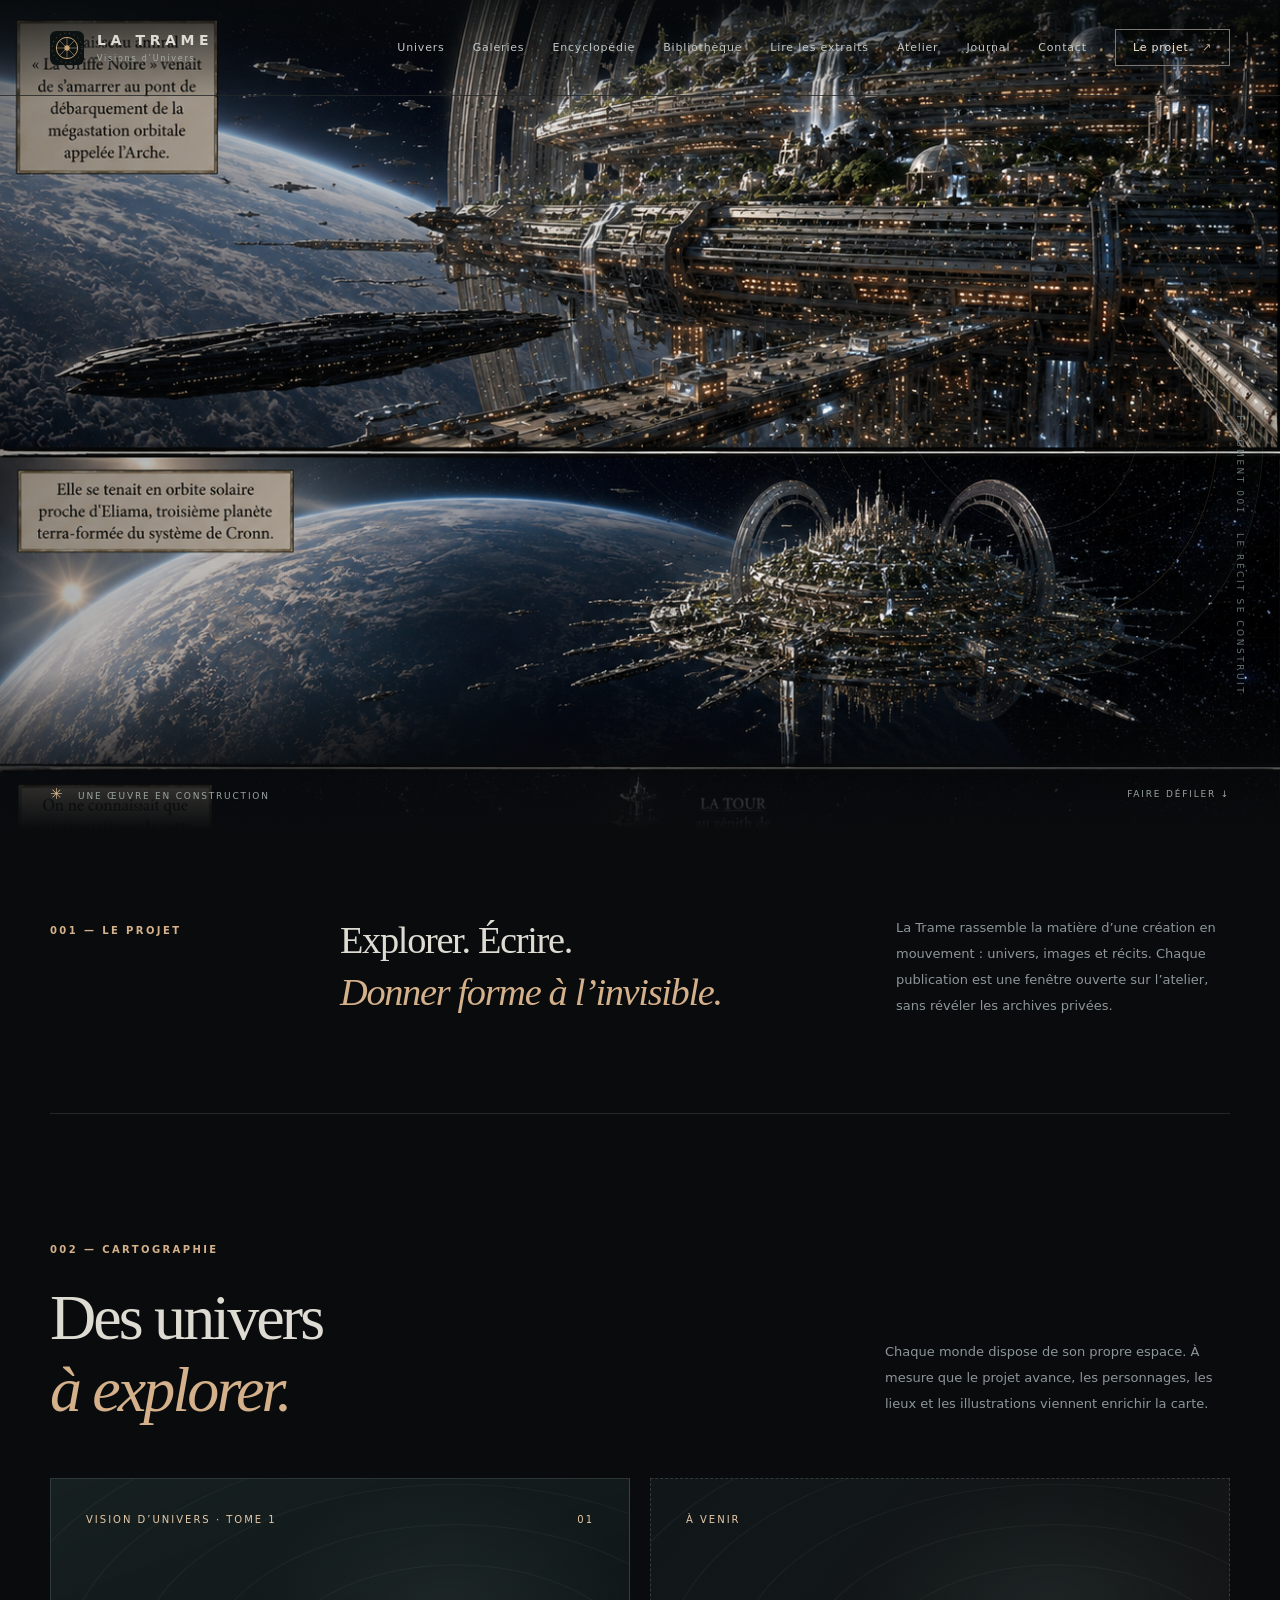
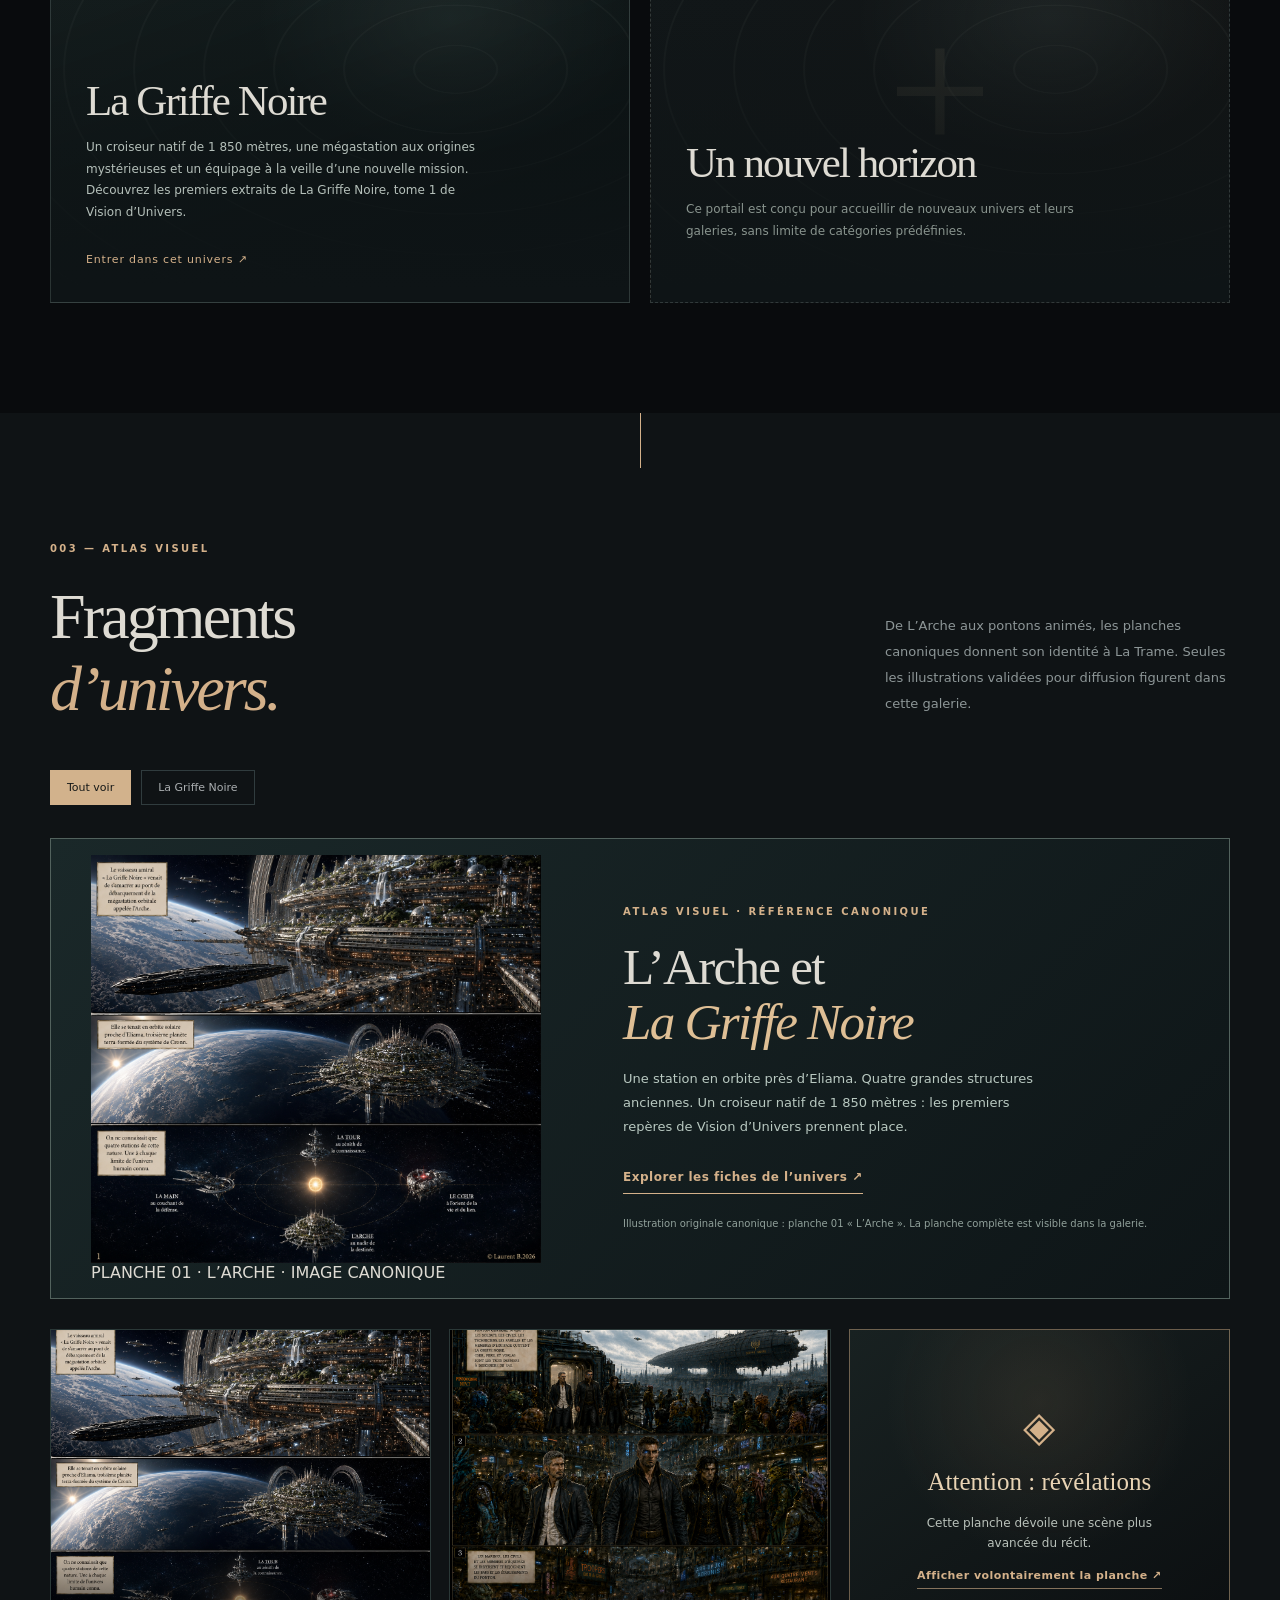
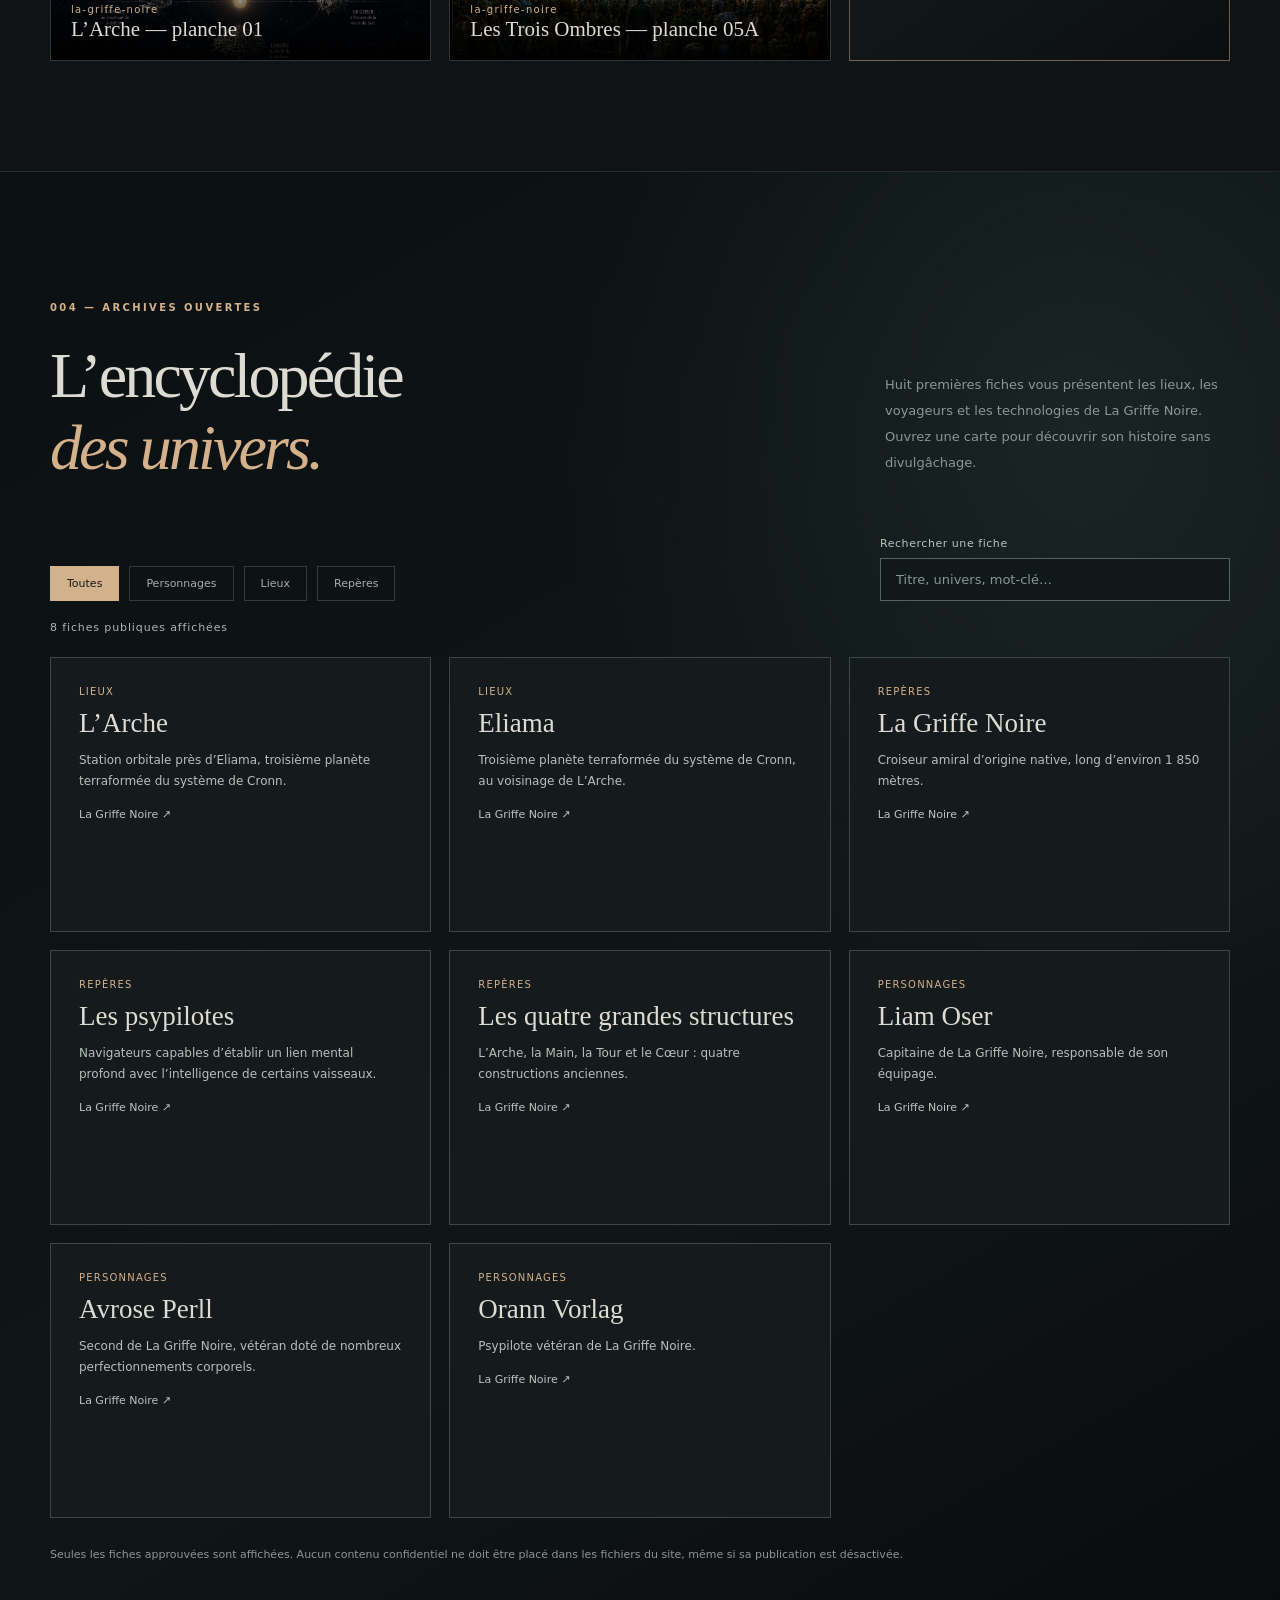
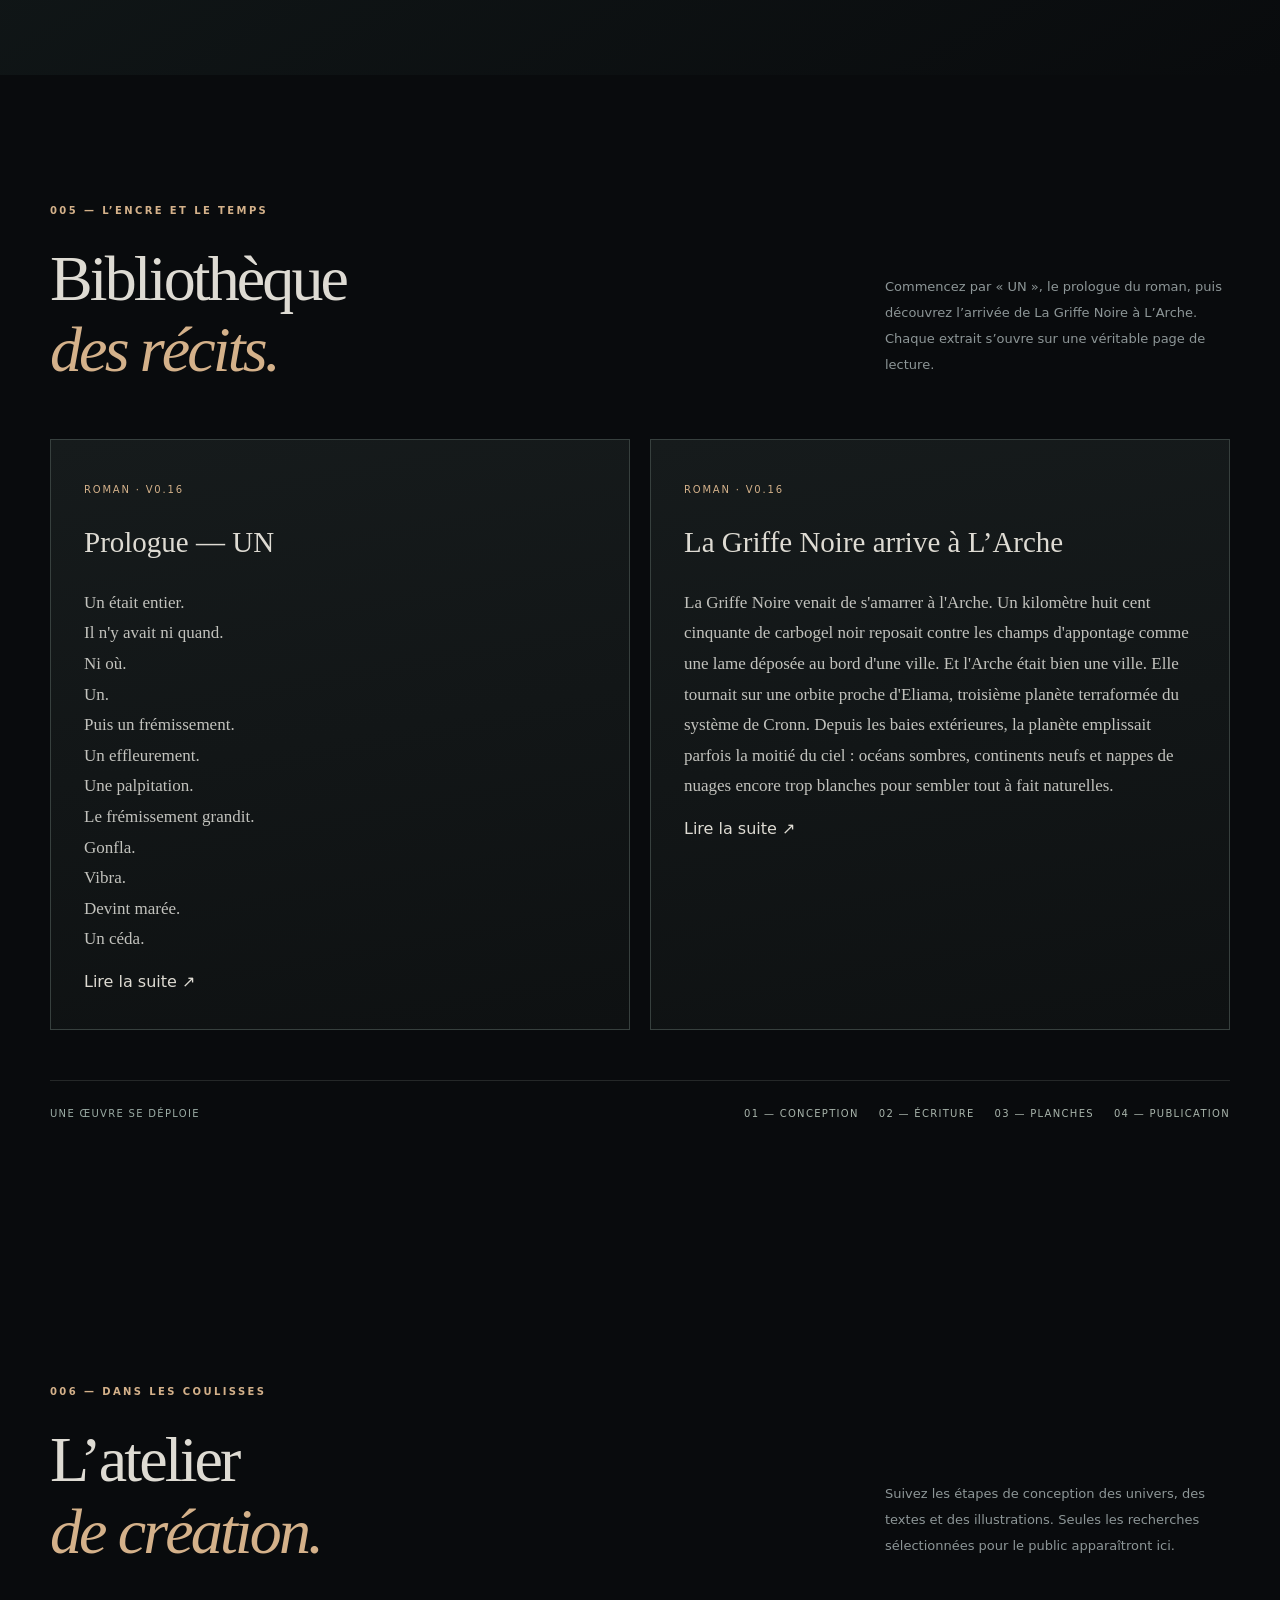
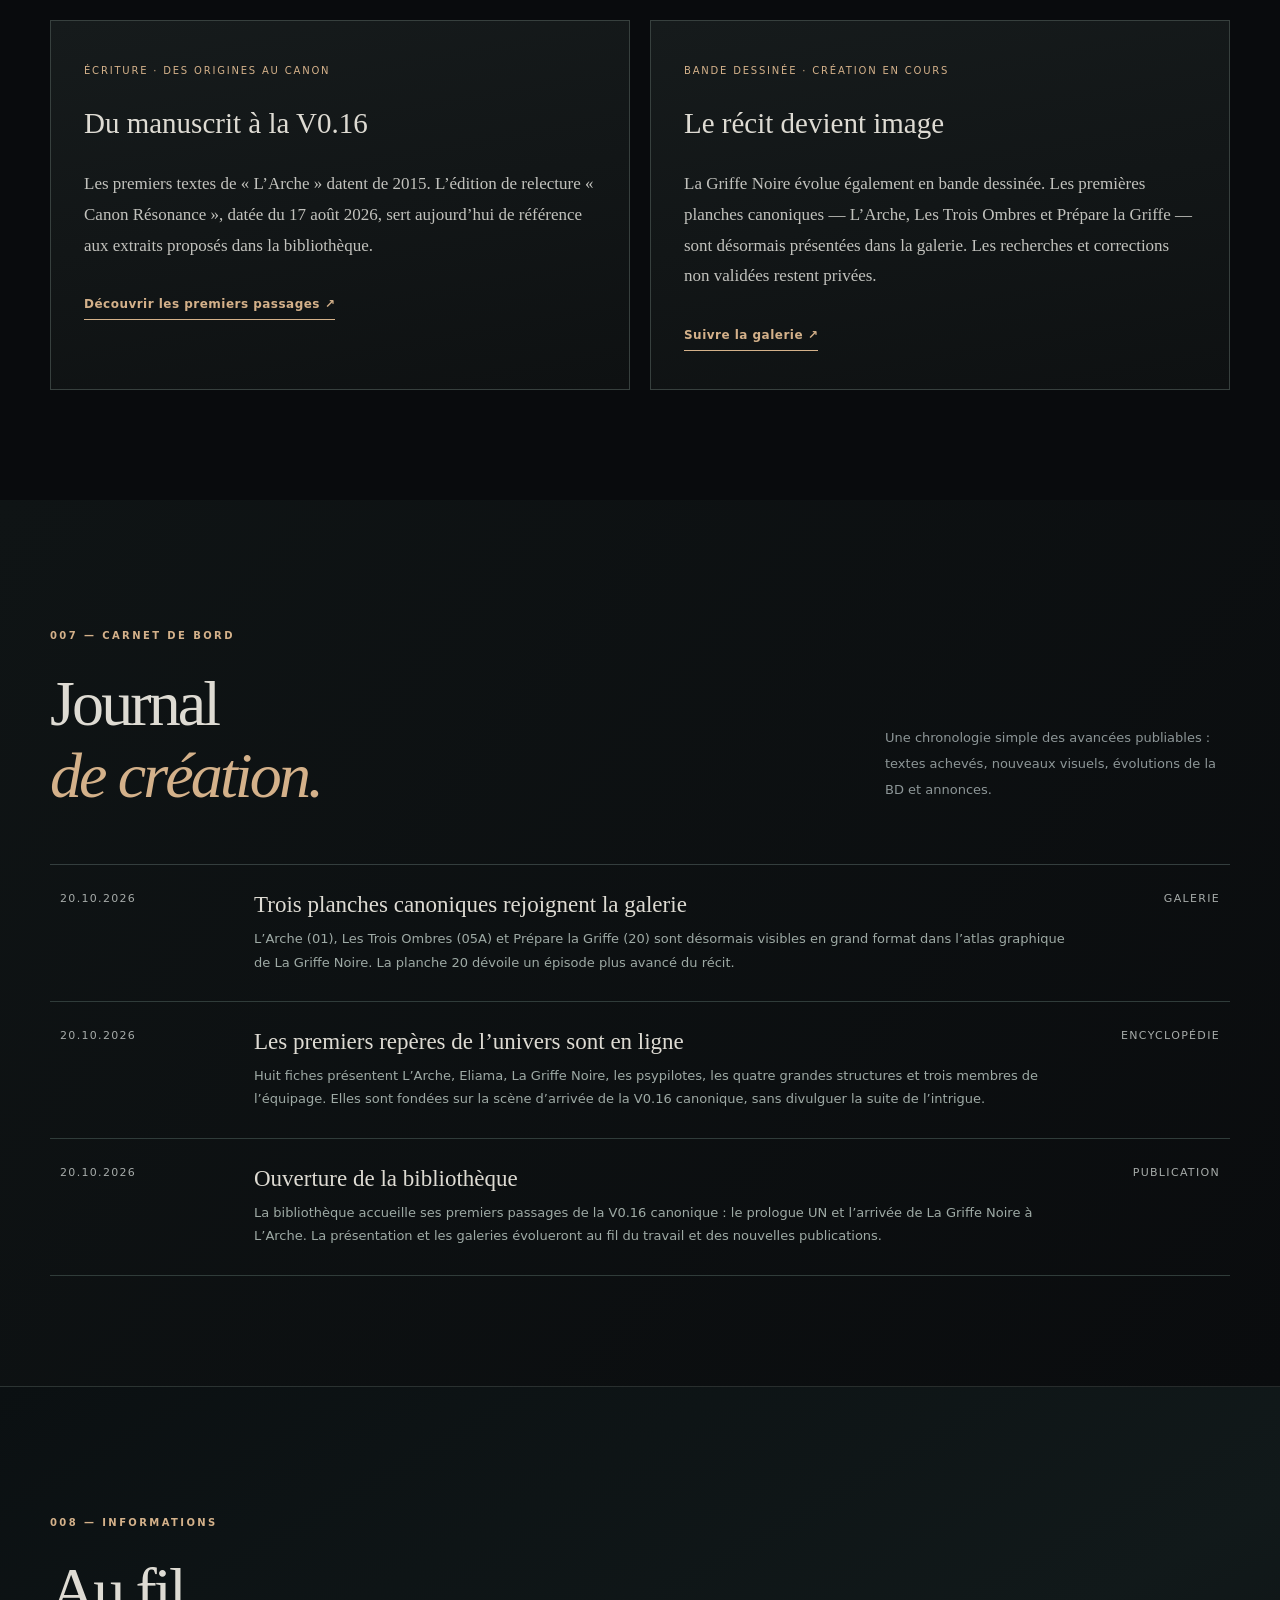
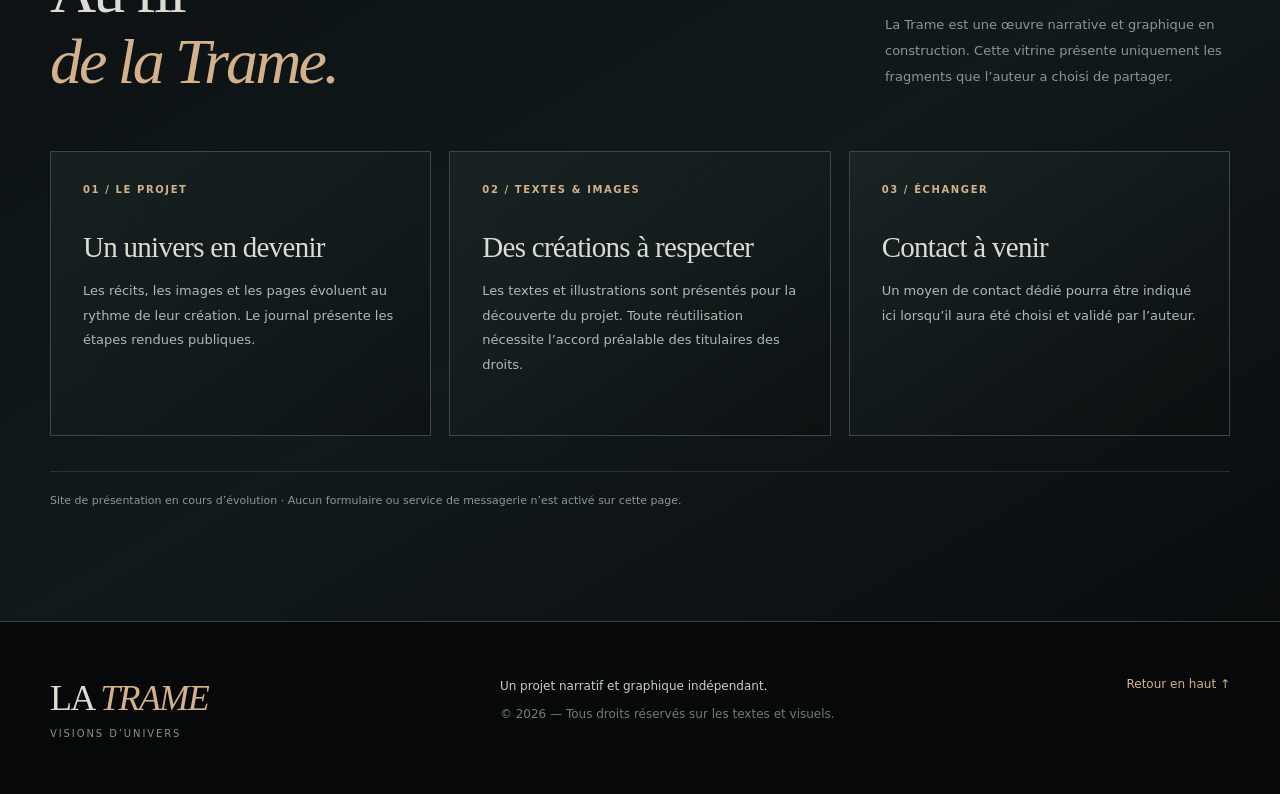
==== commit 9838f92a: "V0.4 immersion : mettre les planches canoniques 01 et 05A au cœur du site" ====
--- a/docs/index.html
+++ b/docs/index.html
@@ -34,6 +34,10 @@
   <main id="contenu">
     <section class="hero" aria-labelledby="hero-title">
       <div class="hero-grid" aria-hidden="true"></div>
+      <div class="hero-canon-backdrop" aria-hidden="true">
+        <img src="assets/images/planche-01-l-arche.png" alt="" fetchpriority="high">
+        <span class="hero-canon-ref">L’ARCHE · PLANCHE 01 · VISUEL CANONIQUE</span>
+      </div>
       <div class="hero-orbit orbit-a" aria-hidden="true"></div>
       <div class="hero-orbit orbit-b" aria-hidden="true"></div>
       <div class="hero-content shell">
@@ -62,16 +66,19 @@
     </section>
 
     <section class="section gallery-section" id="galerie" aria-labelledby="gallery-title">
-      <div class="shell"><div class="section-head"><div><p class="section-index">003 — ATLAS VISUEL</p><h2 id="gallery-title">Fragments<br><em>d’univers.</em></h2></div><p>Le chantier graphique accompagne le roman. La galerie accueillera les illustrations originales sélectionnées pour diffusion ; les planches de correction restent privées.</p></div>
+      <div class="shell"><div class="section-head"><div><p class="section-index">003 — ATLAS VISUEL</p><h2 id="gallery-title">Fragments<br><em>d’univers.</em></h2></div><p>De L’Arche aux pontons animés, les planches canoniques donnent son identité à La Trame. Seules les illustrations validées pour diffusion figurent dans cette galerie.</p></div>
       <div class="filter-bar" id="gallery-filters" aria-label="Filtres de la galerie"></div>
       <div class="atlas-preview" aria-label="Carte de lecture de La Griffe Noire">
-        <div class="atlas-orbit" aria-hidden="true"><span class="orbit-arc arc-one"></span><span class="orbit-arc arc-two"></span><span class="orbit-arc arc-three"></span><span class="orbit-core">✳</span></div>
+        <figure class="atlas-canon-visual">
+          <img src="assets/images/planche-01-l-arche.png" alt="L’Arche, mégastation orbitale monumentale près d’Eliama, dans la planche canonique 01" loading="lazy">
+          <figcaption>PLANCHE 01 · L’ARCHE · IMAGE CANONIQUE</figcaption>
+        </figure>
         <div class="atlas-copy">
-          <span class="section-index">CARTE DE LECTURE · SCHÉMA ÉDITORIAL</span>
+          <span class="section-index">ATLAS VISUEL · RÉFÉRENCE CANONIQUE</span>
           <h3>L’Arche et<br><em>La Griffe Noire</em></h3>
           <p>Une station en orbite près d’Eliama. Quatre grandes structures anciennes. Un croiseur natif de 1 850 mètres : les premiers repères de Vision d’Univers prennent place.</p>
           <a class="editorial-link" href="#encyclopedie">Explorer les fiches de l’univers ↗</a>
-          <small>Repère graphique du site, non issu des planches de bande dessinée.</small>
+          <small>Illustration originale canonique : planche 01 « L’Arche ». La planche complète est visible dans la galerie.</small>
         </div>
       </div>
       <div class="gallery-grid" id="gallery-list" aria-live="polite"></div>
@@ -114,7 +121,7 @@
         <article class="writing-card">
           <span class="type-label">BANDE DESSINÉE · CRÉATION EN COURS</span>
           <h3>Le récit devient image</h3>
-          <p>La Griffe Noire évolue également en bande dessinée : recherches de cadrage, planches harmonisées et corrections accompagnent le roman. Les images entreront dans la galerie au fur et à mesure des choix de publication.</p>
+          <p>La Griffe Noire évolue également en bande dessinée. Les premières planches canoniques — L’Arche, Les Trois Ombres et Prépare la Griffe — sont désormais présentées dans la galerie. Les recherches et corrections non validées restent privées.</p>
           <a class="editorial-link" href="#galerie">Suivre la galerie ↗</a>
         </article>
       </div>
--- a/docs/assets/css/style.css
+++ b/docs/assets/css/style.css
@@ -40,3 +40,43 @@
 @media(max-width:680px){.encyclopedia-grid{grid-template-columns:1fr}.encyclopedia-controls{display:block}.encyclopedia-filters{margin-bottom:22px}.encyclopedia-search-label{max-width:none}.encyclopedia-card{min-height:auto}.encyclopedia-card-content{padding:25px}}
 @media(min-width:681px) and (max-width:860px){.site-header nav{gap:10px}.site-header nav a{font-size:10px}.brand{letter-spacing:.18em}}
 @media(prefers-reduced-motion:reduce){html{scroll-behavior:auto}*,*:before,*:after{transition-duration:.01ms!important;animation-duration:.01ms!important}}
+
+/* La Trame V0.3 — atlas de lecture et liens éditoriaux, sans illustration canonique */
+.editorial-link{display:inline-flex;align-items:center;gap:10px;margin-top:17px;font:600 12px/1.6 system-ui,sans-serif;color:var(--gold);letter-spacing:.04em;text-decoration:none;border-bottom:1px solid currentColor;padding-bottom:5px}
+.editorial-link:hover,.editorial-link:focus-visible{color:#ffe0b4}
+.atlas-preview{display:grid;grid-template-columns:minmax(240px,.9fr) 1.1fr;margin:0 0 30px;background:linear-gradient(135deg,#1a2829,#0e1517);border:1px solid #52625d;overflow:hidden;min-height:360px}
+.atlas-orbit{position:relative;min-height:340px;display:grid;place-items:center;background:radial-gradient(circle at 50% 50%,rgba(221,189,135,.16) 1px,transparent 3px),repeating-radial-gradient(ellipse at 50% 50%,transparent 0 27px,rgba(207,174,121,.18) 28px 29px,transparent 30px 59px)}
+.atlas-orbit:before,.atlas-orbit:after{content:"";position:absolute;inset:12%;border:1px solid rgba(220,181,119,.2);border-radius:50%;transform:rotate(-21deg) scaleX(.64)}
+.atlas-orbit:after{inset:24%;transform:rotate(21deg) scaleX(.8)}
+.orbit-arc{position:absolute;width:8px;height:8px;background:#d8b37e;border-radius:50%;box-shadow:0 0 18px #d8b37e}
+.arc-one{left:24%;top:31%}.arc-two{right:28%;bottom:26%;width:5px;height:5px}.arc-three{right:18%;top:19%;width:4px;height:4px}
+.orbit-core{font:50px Georgia,serif;color:#dec39b;text-shadow:0 0 40px rgba(255,212,153,.55)}
+.atlas-copy{display:flex;flex-direction:column;align-items:flex-start;justify-content:center;padding:44px 42px;gap:12px}
+.atlas-copy h3{font:normal clamp(34px,4vw,56px)/1.08 Georgia,serif;margin:10px 0 6px;letter-spacing:-.035em}
+.atlas-copy h3 em{font-weight:normal;color:#dfbf95}
+.atlas-copy p{font-size:13px;line-height:1.85;color:#b9c9c1;max-width:420px;margin:0}
+.atlas-copy small{margin-top:10px;color:#91a19b;font-size:10px;line-height:1.6}
+@media(max-width:780px){.atlas-preview{grid-template-columns:1fr}.atlas-orbit{min-height:220px}.atlas-copy{padding:30px 25px 38px}.atlas-copy h3{font-size:38px}}
+
+/* La Trame V0.4 — voile anti-divulgâchage de la galerie */
+.visual-card.visual-spoiler{
+  background:radial-gradient(circle at 50% 22%,rgba(159,128,93,.15),transparent 48%),linear-gradient(145deg,#182121,#0b0e10);
+  border:1px solid rgba(212,177,138,.48);
+}
+.visual-spoiler-cover{
+  min-height:330px;
+  width:100%;
+  padding:38px 24px;
+  display:flex;
+  flex-direction:column;
+  align-items:center;
+  justify-content:center;
+  gap:16px;
+  text-align:center;
+  color:#ddd5c8;
+}
+.visual-spoiler-mark{font:42px Georgia,serif;color:var(--gold)}
+.visual-spoiler-cover strong{font:normal 25px/1.2 Georgia,serif;color:#e8d3b4}
+.visual-spoiler-cover>span:not(.visual-spoiler-mark):not(.visual-spoiler-action){max-width:260px;font-size:12px;line-height:1.7;color:#b9c1ba}
+.visual-spoiler-action{font-size:11px;font-weight:650;letter-spacing:.04em;color:var(--gold);border-bottom:1px solid rgba(212,177,138,.6);padding-bottom:6px}
+.visual-card.visual-spoiler:hover,.visual-card.visual-spoiler:focus-visible{border-color:#f3d1a6;outline-offset:3px}
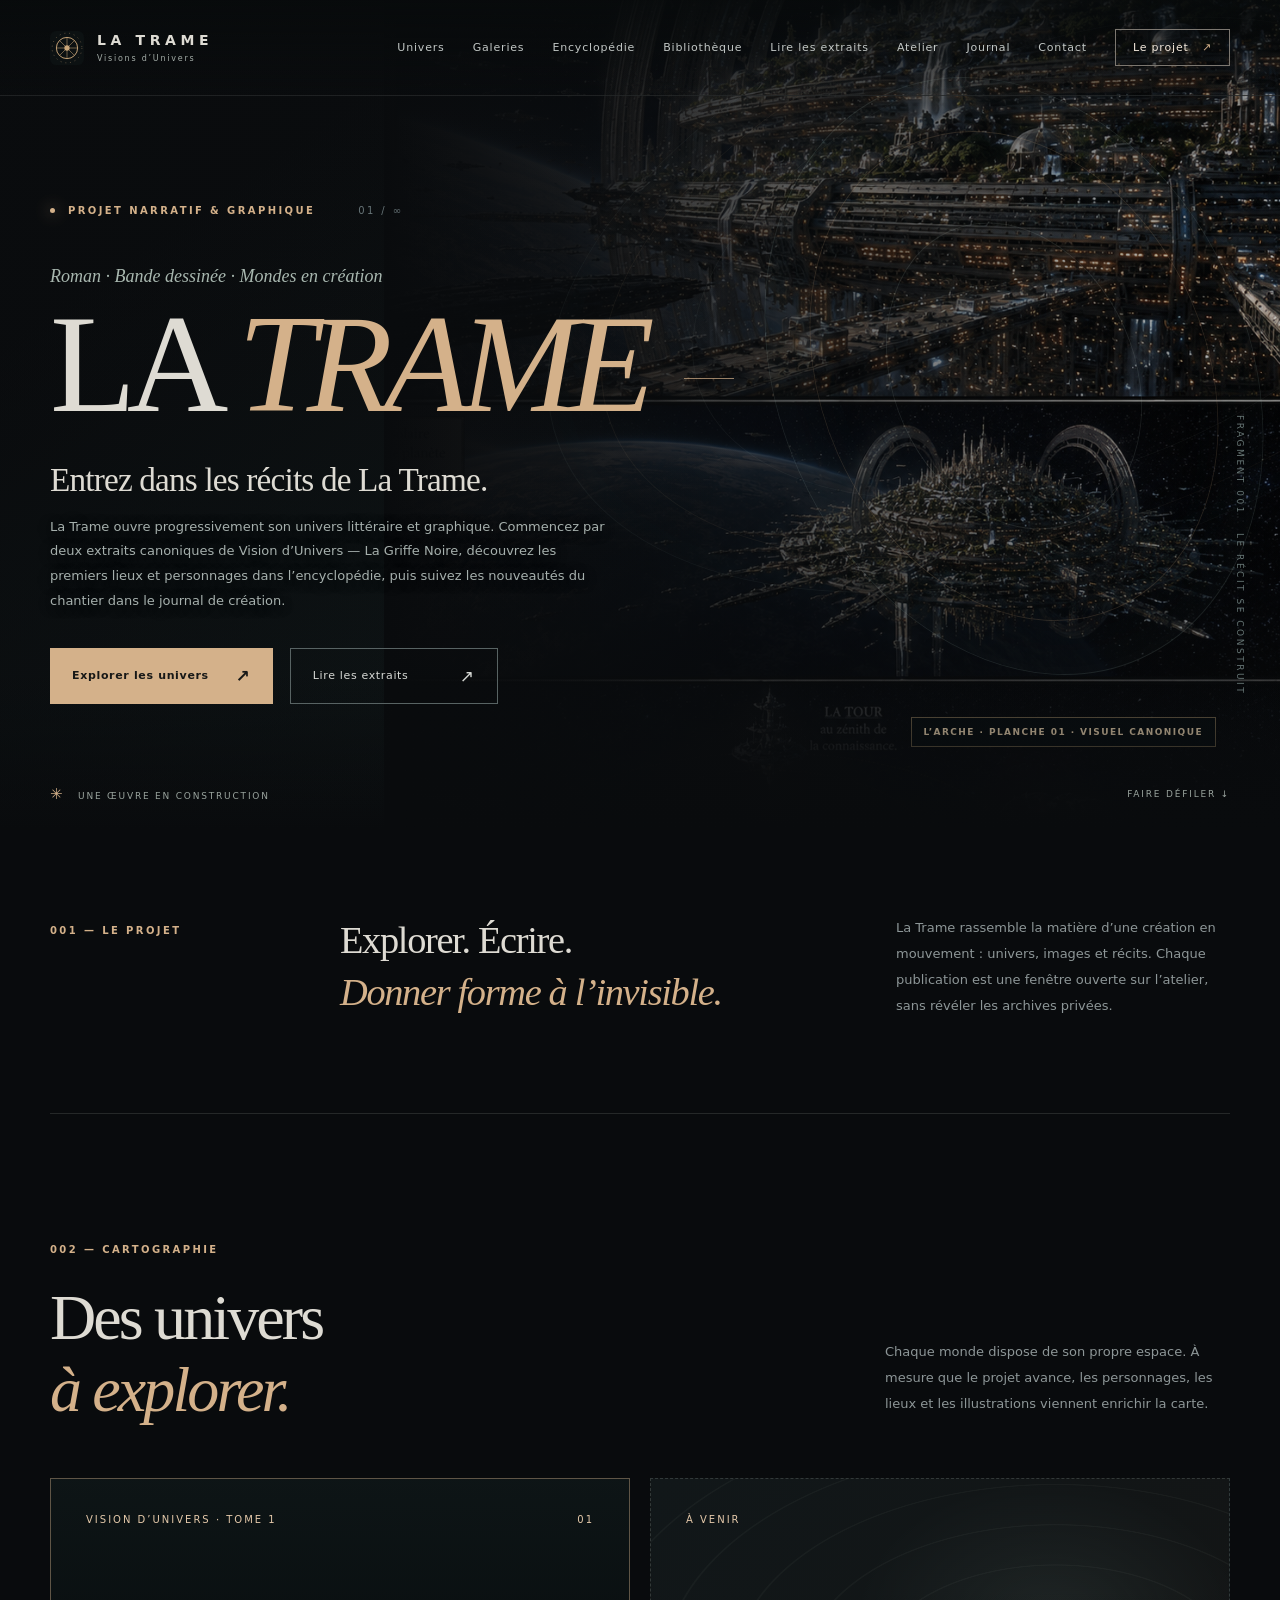
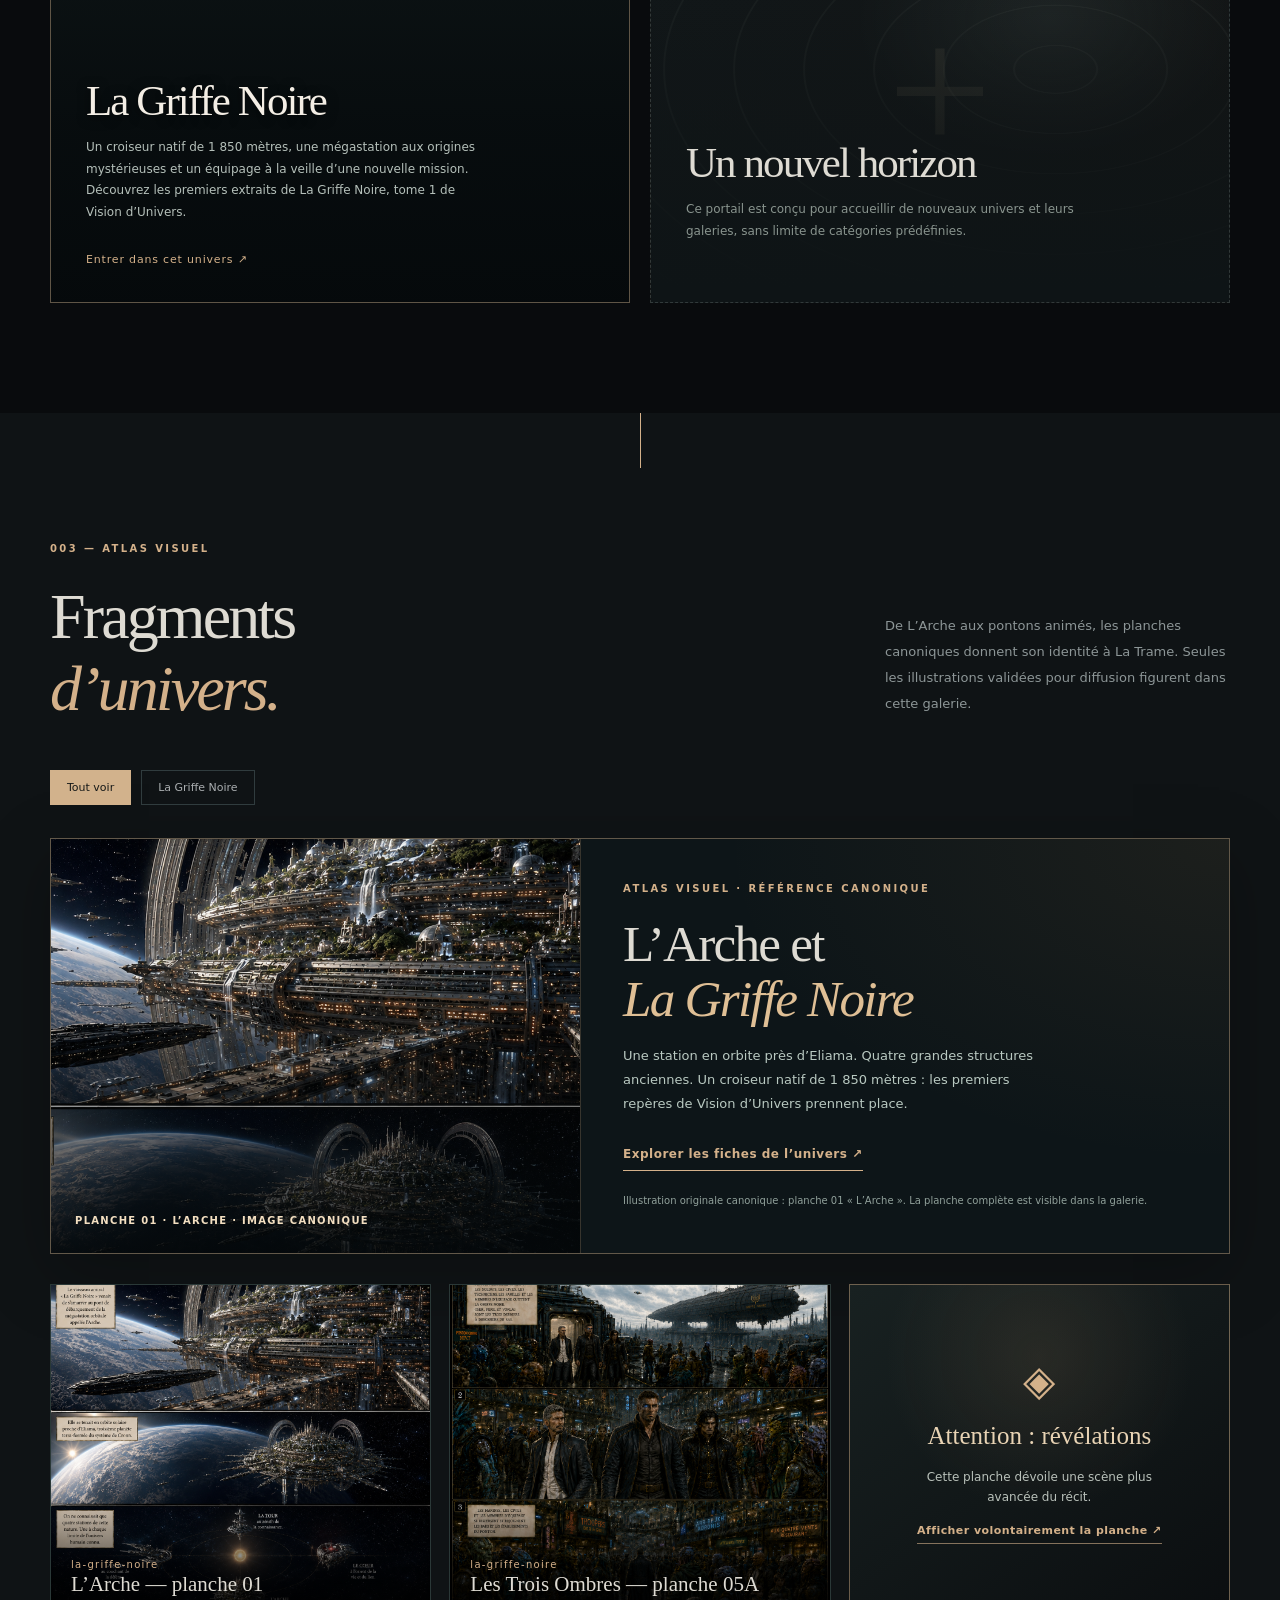
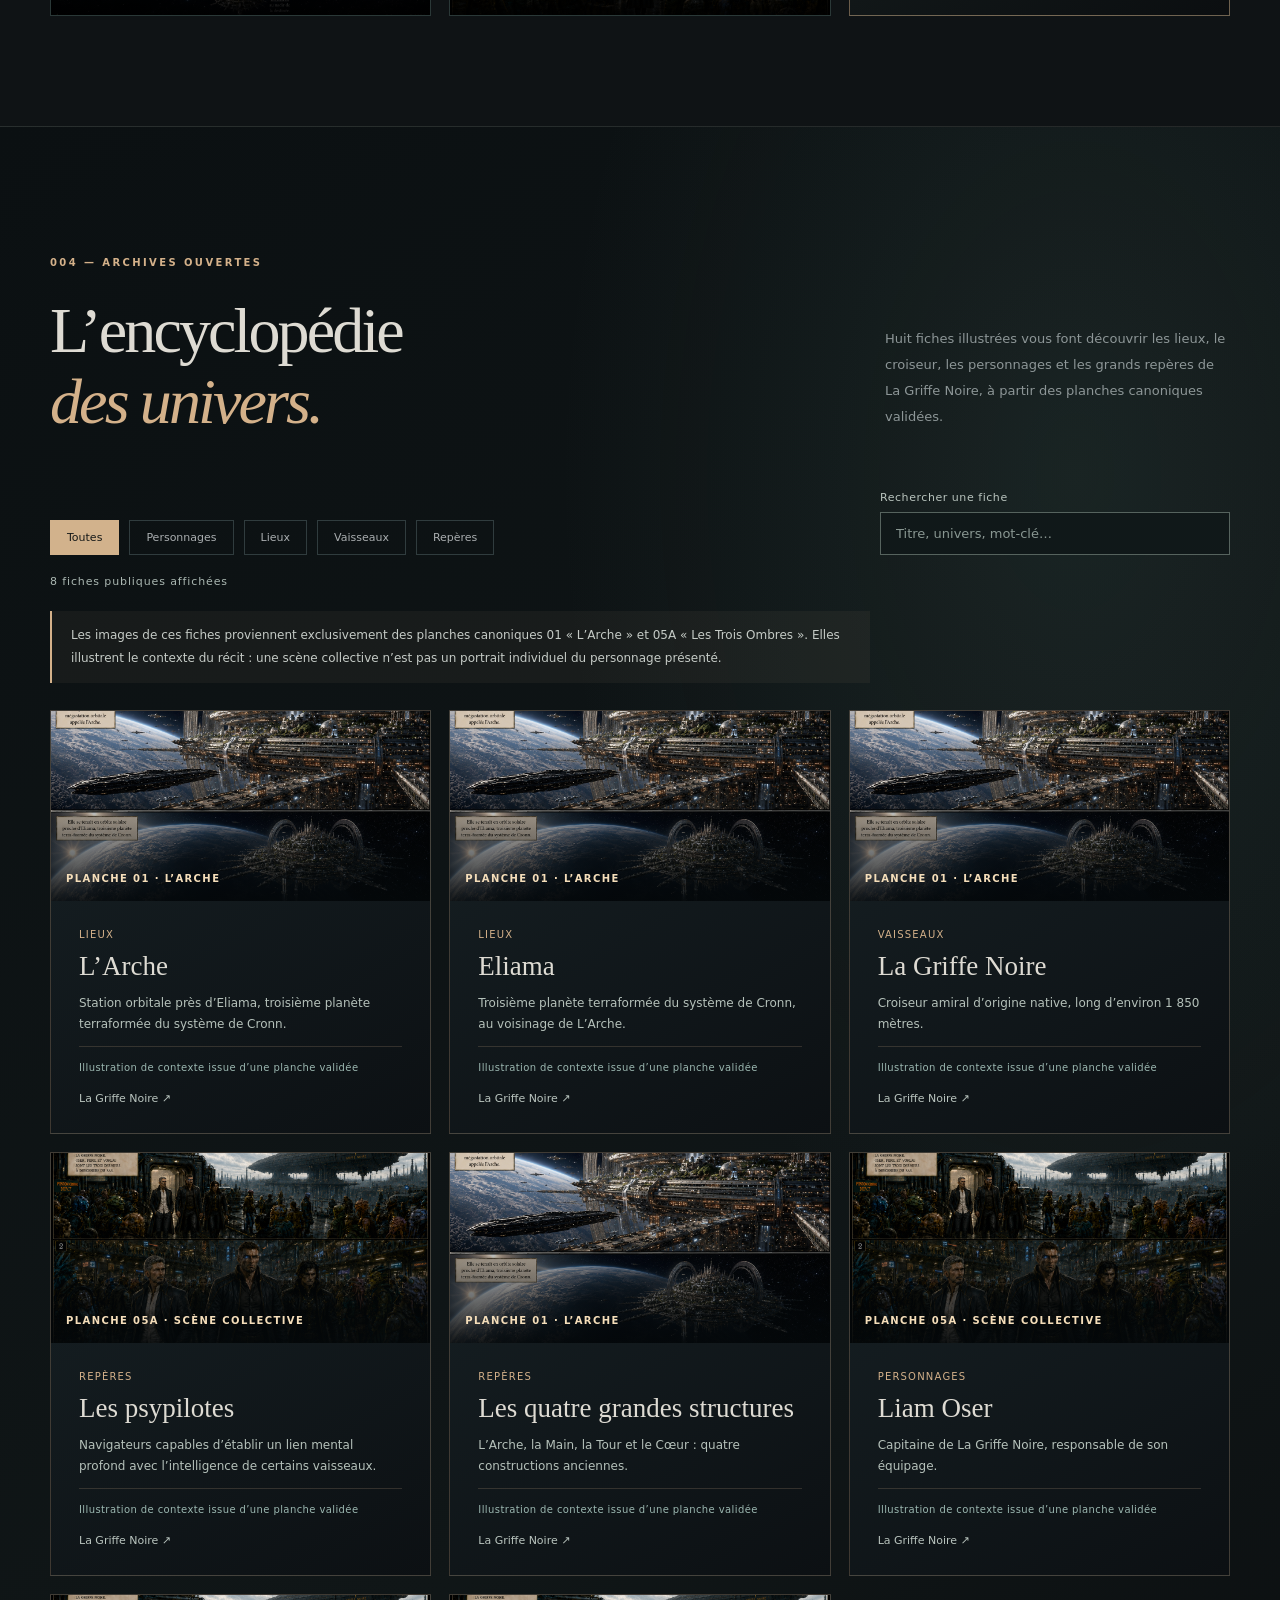
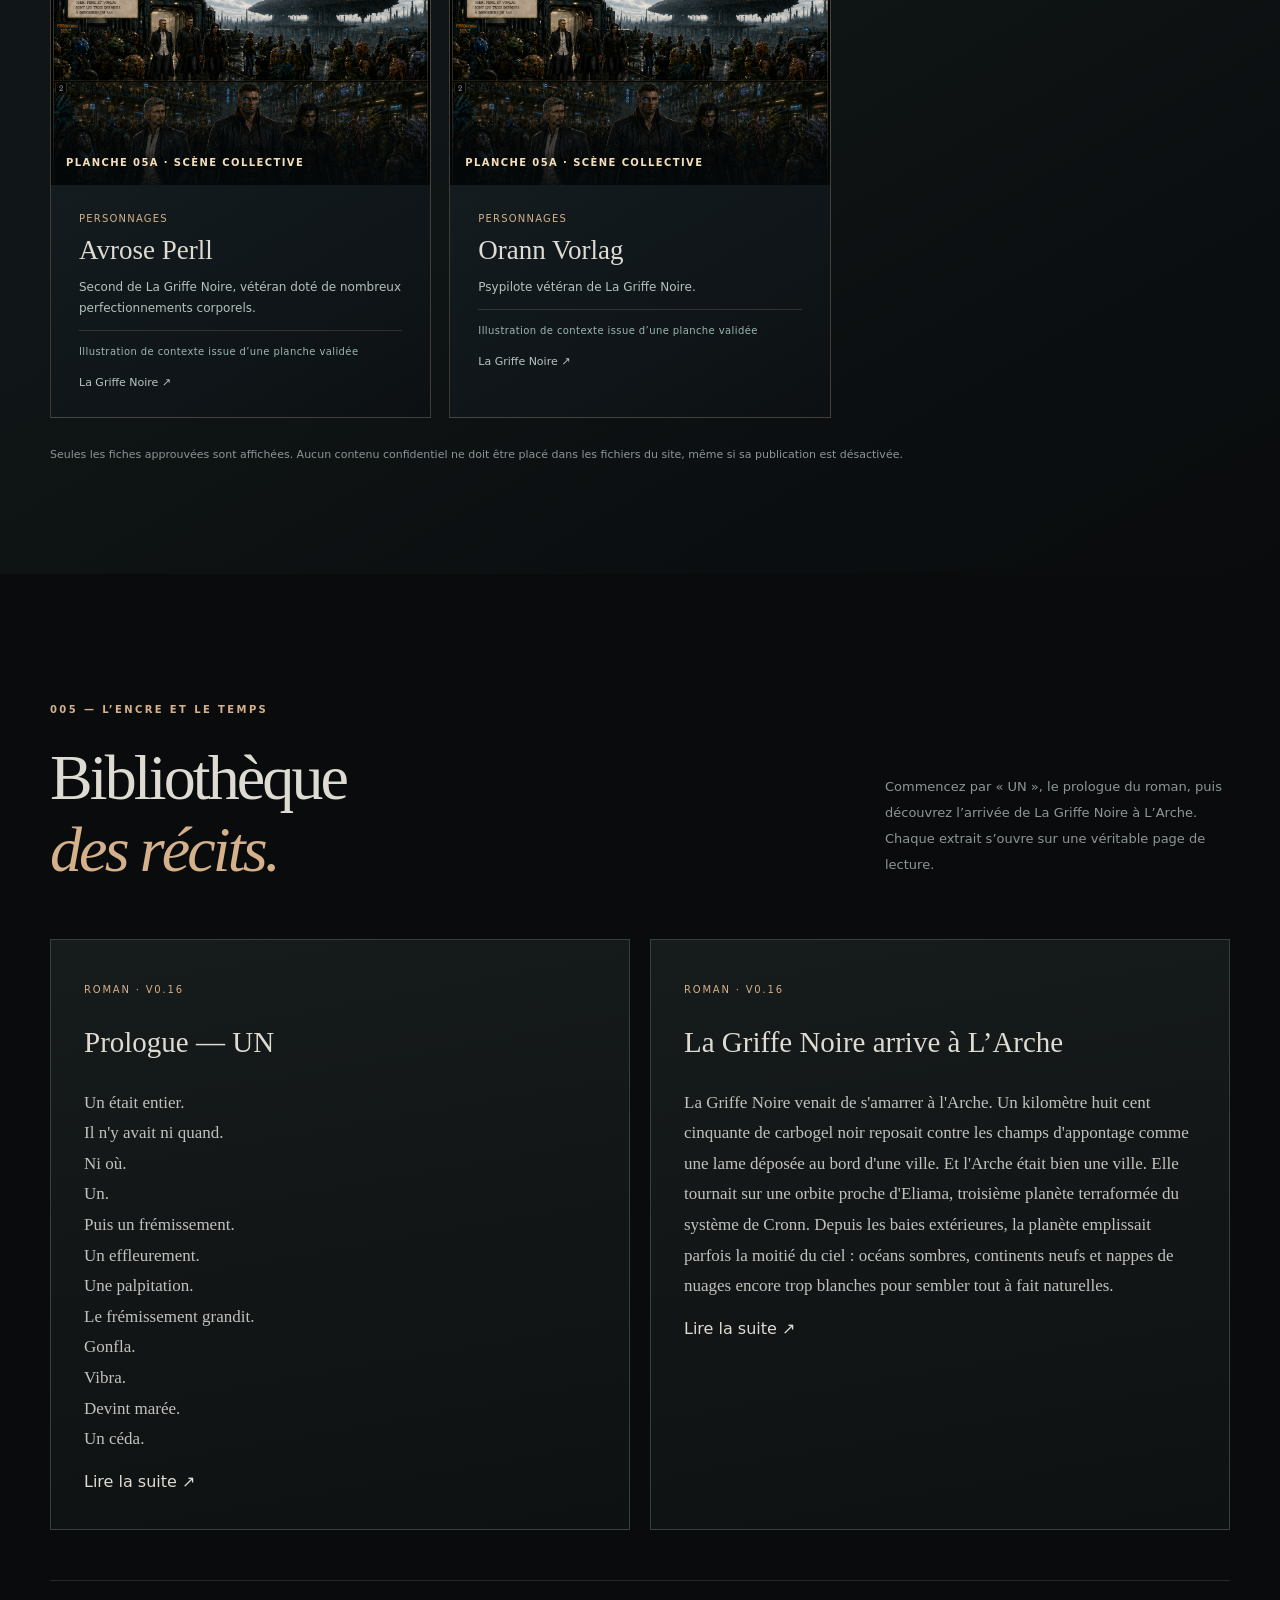
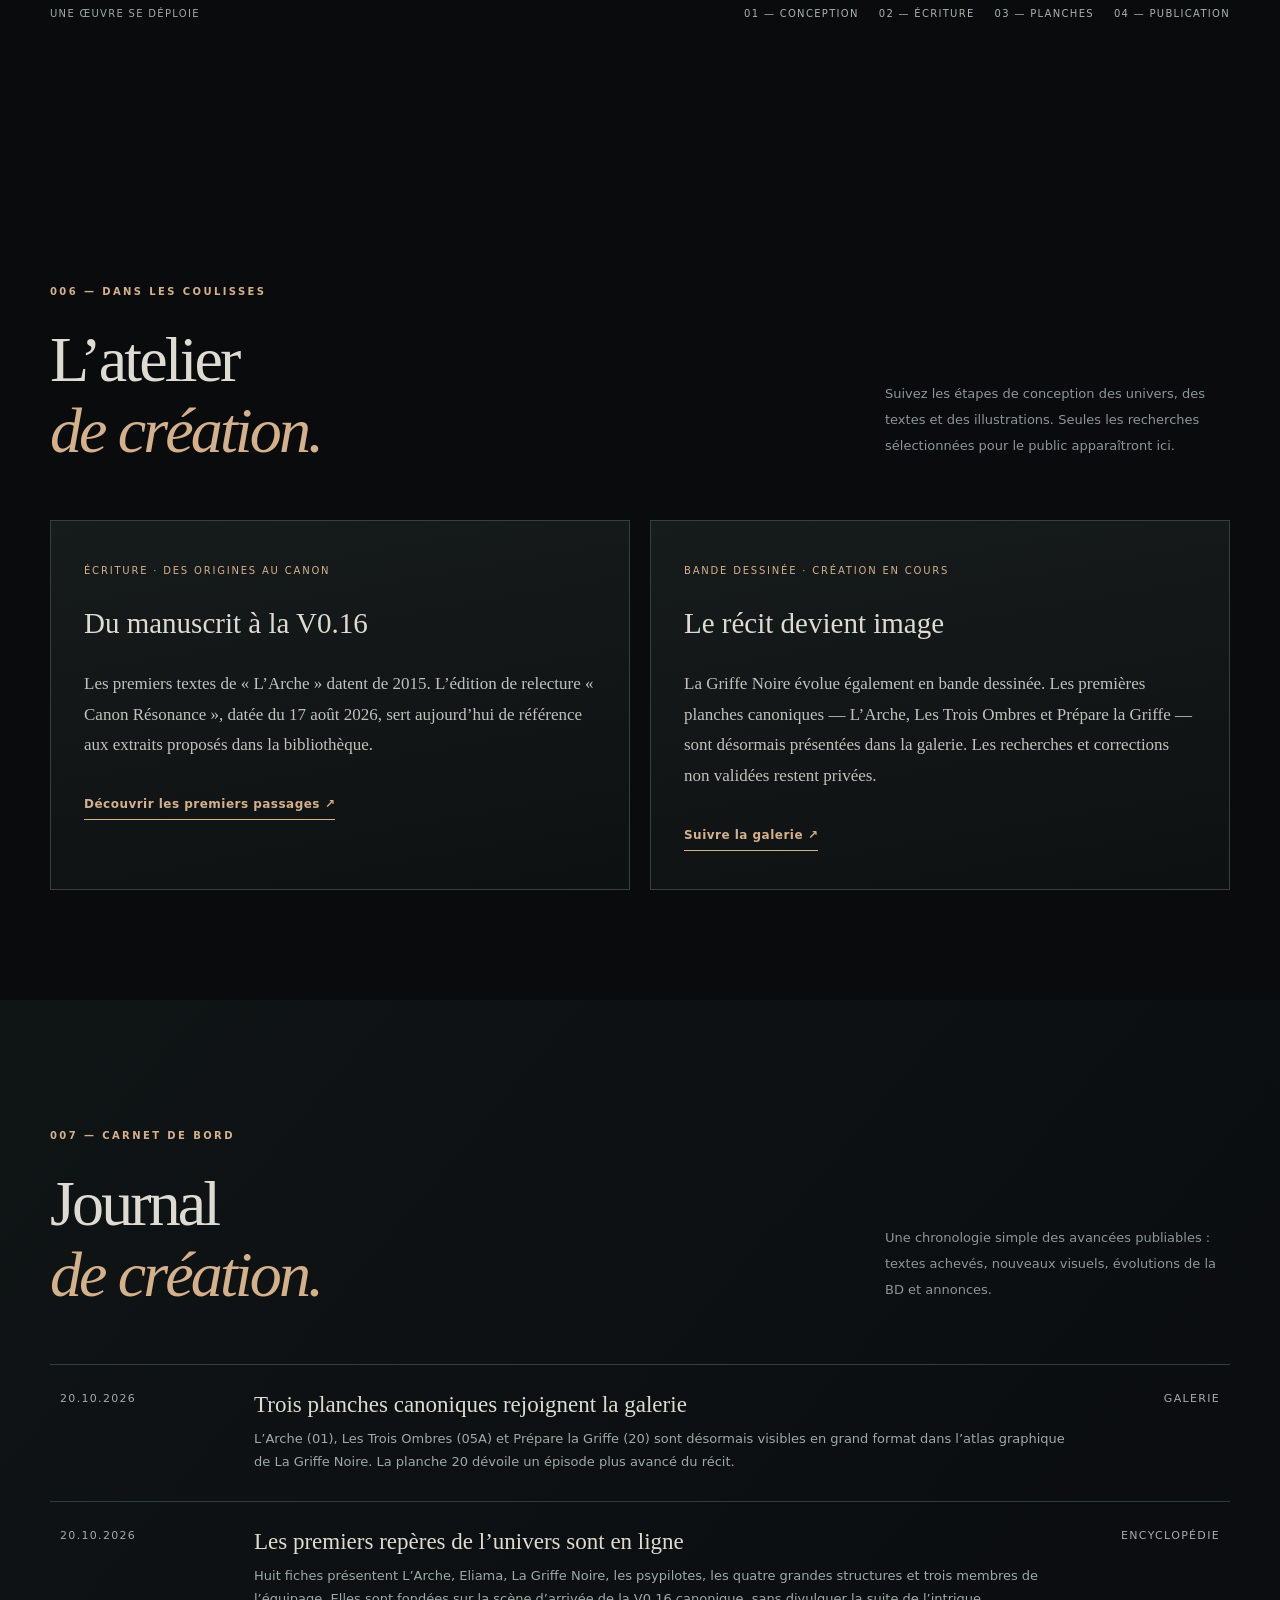
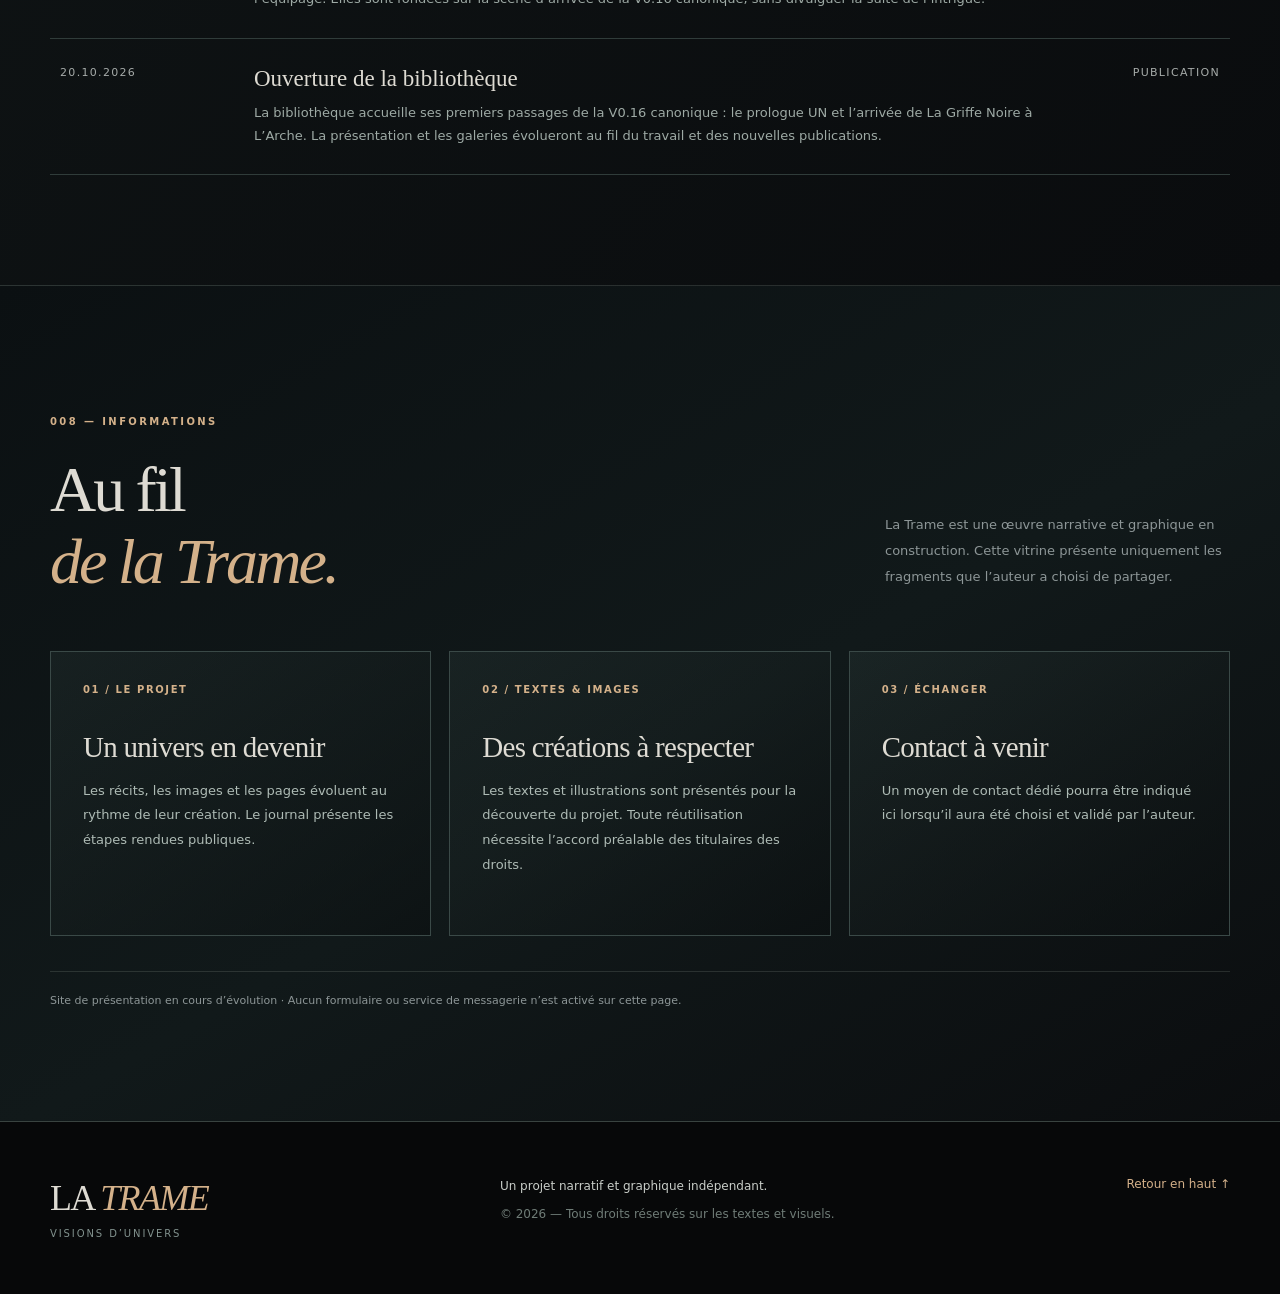
==== commit 865f5672: "Encyclopédie : expliquer les sources canoniques et distinguer scène collective et portrait" ====
--- a/docs/index.html
+++ b/docs/index.html
@@ -89,7 +89,7 @@
       <div class="shell">
         <div class="section-head">
           <div><p class="section-index">004 — ARCHIVES OUVERTES</p><h2 id="encyclopedia-title">L’encyclopédie<br><em>des univers.</em></h2></div>
-          <p>Huit premières fiches vous présentent les lieux, les voyageurs et les technologies de La Griffe Noire. Ouvrez une carte pour découvrir son histoire sans divulgâchage.</p>
+          <p>Huit fiches illustrées vous font découvrir les lieux, le croiseur, les personnages et les grands repères de La Griffe Noire, à partir des planches canoniques validées.</p>
         </div>
         <div class="encyclopedia-controls">
           <div id="encyclopedia-categories" class="filter-bar encyclopedia-filters" aria-label="Catégories de l’encyclopédie"></div>
@@ -98,6 +98,7 @@
           </label>
         </div>
         <p id="encyclopedia-summary" class="encyclopedia-summary" role="status" aria-live="polite"></p>
+        <p class="encyclopedia-source-intro">Les images de ces fiches proviennent exclusivement des planches canoniques 01 « L’Arche » et 05A « Les Trois Ombres ». Elles illustrent le contexte du récit : une scène collective n’est pas un portrait individuel du personnage présenté.</p>
         <div id="encyclopedia-list" class="encyclopedia-grid" aria-live="polite"></div>
         <p class="encyclopedia-note">Seules les fiches approuvées sont affichées. Aucun contenu confidentiel ne doit être placé dans les fichiers du site, même si sa publication est désactivée.</p>
       </div>
--- a/docs/assets/css/style.css
+++ b/docs/assets/css/style.css
@@ -80,3 +80,238 @@
 .visual-spoiler-cover>span:not(.visual-spoiler-mark):not(.visual-spoiler-action){max-width:260px;font-size:12px;line-height:1.7;color:#b9c1ba}
 .visual-spoiler-action{font-size:11px;font-weight:650;letter-spacing:.04em;color:var(--gold);border-bottom:1px solid rgba(212,177,138,.6);padding-bottom:6px}
 .visual-card.visual-spoiler:hover,.visual-card.visual-spoiler:focus-visible{border-color:#f3d1a6;outline-offset:3px}
+
+/* La Trame V0.4 — immersion canonique.
+   Planches 01 et 05A utilisées sans modification de leurs fichiers.
+   La planche 20 reste exclusivement dans la galerie protégée. */
+.hero-canon-backdrop{
+  position:absolute;
+  z-index:0;
+  inset:0 0 0 30%;
+  overflow:hidden;
+  pointer-events:none;
+  background:#090c10;
+}
+.hero-canon-backdrop img{
+  width:100%;
+  height:100%;
+  object-fit:cover;
+  object-position:73% 0%;
+  transform:scale(1.24);
+  transform-origin:76% 0%;
+}
+.hero-canon-backdrop::after{
+  content:"";
+  position:absolute;
+  inset:0;
+  background:
+    linear-gradient(90deg,#090b0d 0%,rgba(9,11,13,.91) 20%,rgba(9,11,13,.57) 49%,rgba(9,11,13,.17) 100%),
+    linear-gradient(0deg,#090b0d 0%,rgba(9,11,13,.22) 31%,transparent 75%),
+    linear-gradient(180deg,rgba(9,11,13,.45),transparent 30%);
+}
+.hero-canon-ref{
+  position:absolute;
+  z-index:1;
+  right:clamp(24px,5vw,100px);
+  bottom:83px;
+  padding:9px 12px;
+  border:1px solid rgba(226,190,137,.42);
+  background:rgba(8,13,16,.86);
+  color:#e5cfad;
+  font-size:9px;
+  font-weight:650;
+  letter-spacing:.16em;
+}
+.hero-description{text-shadow:0 2px 12px rgba(0,0,0,.65)}
+.universe-card.with-image{
+  border-color:rgba(212,177,138,.4);
+  background:#101819;
+}
+.universe-card.with-image::before{
+  background-position:50% 45%;
+  opacity:.55;
+}
+.universe-card.with-image::after{
+  background:linear-gradient(0deg,rgba(5,9,11,.98) 0%,rgba(5,9,11,.76) 43%,rgba(5,9,11,.22) 100%);
+}
+.universe-card.with-image .card-bottom h3{
+  color:#f4eee5;
+  text-shadow:0 2px 12px rgba(0,0,0,.7);
+}
+.atlas-preview{
+  background:#0d1518;
+  border-color:rgba(212,177,138,.43);
+  box-shadow:0 20px 65px rgba(0,0,0,.25);
+}
+.atlas-canon-visual{
+  min-width:0;
+  min-height:340px;
+  margin:0;
+  position:relative;
+  overflow:hidden;
+  border-right:1px solid rgba(212,177,138,.23);
+  background:#080e11;
+}
+.atlas-canon-visual img{
+  position:absolute;
+  inset:0;
+  width:100%;
+  height:100%;
+  object-fit:cover;
+  object-position:73% 0%;
+  transform:scale(1.43);
+  transform-origin:75% 0%;
+}
+.atlas-canon-visual::after{
+  content:"";
+  position:absolute;
+  inset:40% 0 0;
+  pointer-events:none;
+  background:linear-gradient(0deg,rgba(4,8,10,.9),transparent);
+}
+.atlas-canon-visual figcaption{
+  position:absolute;
+  z-index:1;
+  bottom:24px;
+  left:24px;
+  right:24px;
+  color:#f3dfc1;
+  font-size:10px;
+  font-weight:650;
+  letter-spacing:.13em;
+  line-height:1.6;
+}
+.atlas-copy{background:radial-gradient(ellipse at 100% 0%,rgba(166,120,67,.1),transparent 55%)}
+@media(max-width:960px){
+  .hero-canon-backdrop{inset:0 0 0 22%}
+}
+@media(max-width:680px){
+  .hero-canon-backdrop{inset:74px 0 19% 0}
+  .hero-canon-backdrop img{object-position:71% 0%;transform:scale(1.28);transform-origin:74% 0%}
+  .hero-canon-backdrop::after{
+    background:
+      linear-gradient(90deg,rgba(9,11,13,.91),rgba(9,11,13,.73) 61%,rgba(9,11,13,.34)),
+      linear-gradient(0deg,#090b0d,transparent 50%),
+      linear-gradient(180deg,rgba(9,11,13,.6),transparent 32%);
+  }
+  .hero-canon-ref{bottom:12px;right:14px;font-size:8px;max-width:80%;text-align:right}
+  .atlas-canon-visual{min-height:240px;border-right:0;border-bottom:1px solid rgba(212,177,138,.23)}
+  .atlas-canon-visual figcaption{bottom:16px;left:17px;right:17px;font-size:9px}
+}
+
+/* La Trame V0.4 — fiches encyclopédiques reliées aux deux planches canoniques. */
+.encyclopedia-source-intro{
+  max-width:820px;
+  margin:0 0 27px;
+  padding:13px 19px;
+  border-left:2px solid var(--gold);
+  background:rgba(212,177,138,.055);
+  font-size:12px;
+  color:#c5cbc6;
+  line-height:1.9;
+}
+.encyclopedia-card{
+  background:linear-gradient(150deg,#172125,#0c1013);
+  overflow:hidden;
+  border-color:rgba(212,177,138,.25);
+}
+.encyclopedia-card:hover{box-shadow:0 17px 35px rgba(0,0,0,.28)}
+.encyclopedia-card-media{
+  position:relative;
+  height:190px;
+  overflow:hidden;
+  background:#10191c;
+  flex-shrink:0;
+}
+.encyclopedia-card-media img{
+  width:100%;
+  height:100%;
+  object-fit:cover;
+  object-position:center 22%;
+  transition:transform .35s ease;
+}
+.encyclopedia-card:hover .encyclopedia-card-media img{transform:scale(1.04)}
+.encyclopedia-card-media:after{
+  position:absolute;
+  inset:35% 0 0;
+  content:"";
+  pointer-events:none;
+  background:linear-gradient(0deg,rgba(4,8,10,.9),transparent);
+}
+.encyclopedia-card .encyclopedia-card-source{
+  position:absolute;
+  z-index:1;
+  left:15px;
+  bottom:14px;
+  right:12px;
+  padding:0;
+  color:#f5deba;
+  font-size:10px;
+  letter-spacing:.14em;
+  line-height:1.6;
+  font-weight:650;
+  text-transform:uppercase;
+}
+.encyclopedia-card .encyclopedia-card-context{
+  display:block;
+  padding-top:12px;
+  border-top:1px solid rgba(212,177,138,.19);
+  color:#9bb7b0;
+  font-size:10px;
+  line-height:1.7;
+  letter-spacing:.04em;
+}
+.encyclopedia-detail-visual{
+  display:flex;
+  height:auto;
+  min-height:0;
+  max-height:none;
+  flex-direction:column;
+  padding:0;
+  margin:0;
+  overflow:hidden;
+  background:radial-gradient(ellipse at 50% 20%,#1d2b2f,#05090a);
+}
+.encyclopedia-detail-visual img{
+  width:100%;
+  height:auto;
+  max-height:58svh;
+  object-fit:contain;
+  background:#060a0c;
+}
+.encyclopedia-source-caption{
+  width:100%;
+  padding:14px 22px;
+  border-top:1px solid rgba(212,177,138,.25);
+  background:#10191b;
+  color:#edcda4;
+  font:650 10px/1.7 system-ui,sans-serif;
+  letter-spacing:.15em;
+  text-align:left;
+  text-transform:uppercase;
+}
+.detail-body .encyclopedia-reference-note{
+  margin:26px 0 0;
+  padding:14px 18px;
+  border-left:2px solid var(--teal);
+  background:rgba(131,180,171,.07);
+  color:#d0ded6;
+  font-size:12px;
+  line-height:1.85;
+}
+.encyclopedia-source-link{
+  display:inline-block;
+  margin-top:15px;
+  padding:9px 0 7px;
+  color:#e6c39a;
+  border-bottom:1px solid rgba(212,177,138,.7);
+  font-size:12px;
+  font-weight:650;
+}
+.encyclopedia-source-link:hover,.encyclopedia-source-link:focus-visible{color:#ffdfb7}
+@media(max-width:680px){
+  .encyclopedia-card-media{height:205px}
+  .encyclopedia-source-intro{font-size:11px}
+  .encyclopedia-detail-visual img{max-height:52svh}
+  .encyclopedia-source-caption{padding:12px 17px;font-size:9px}
+}
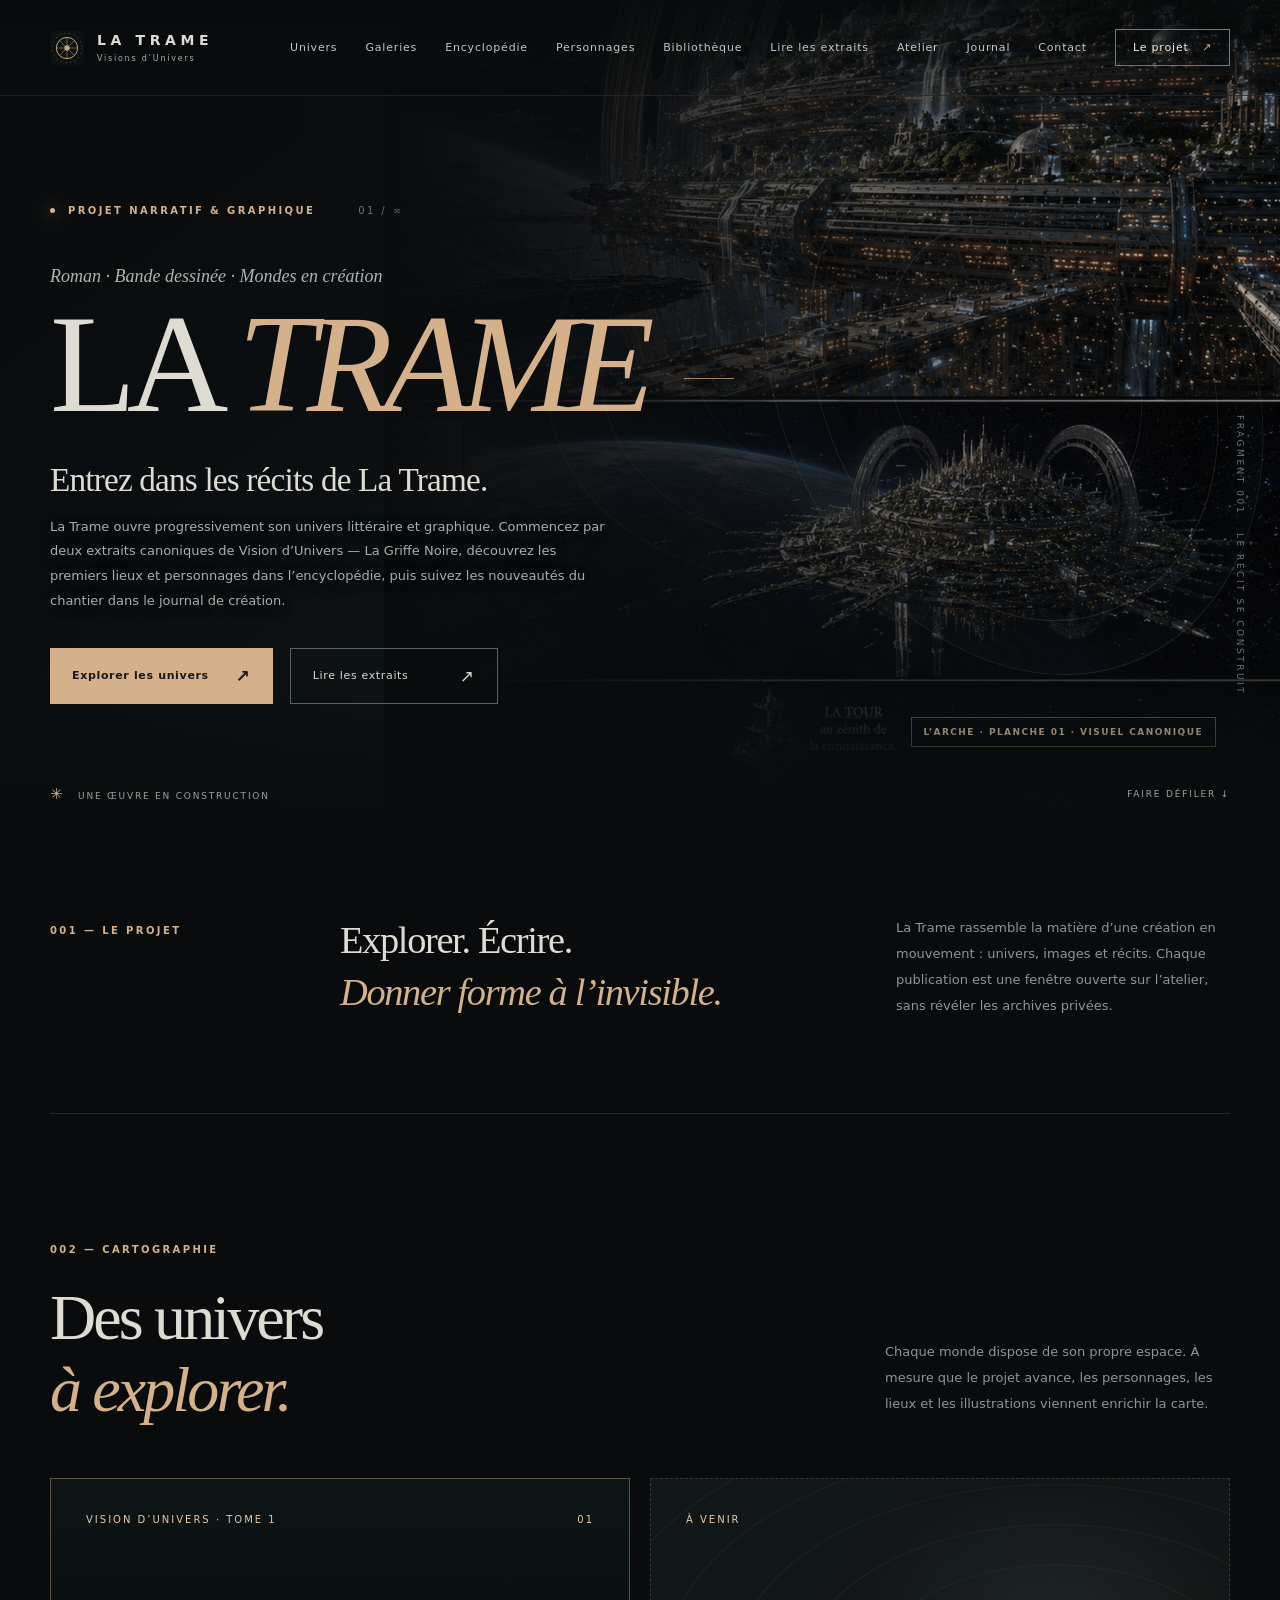
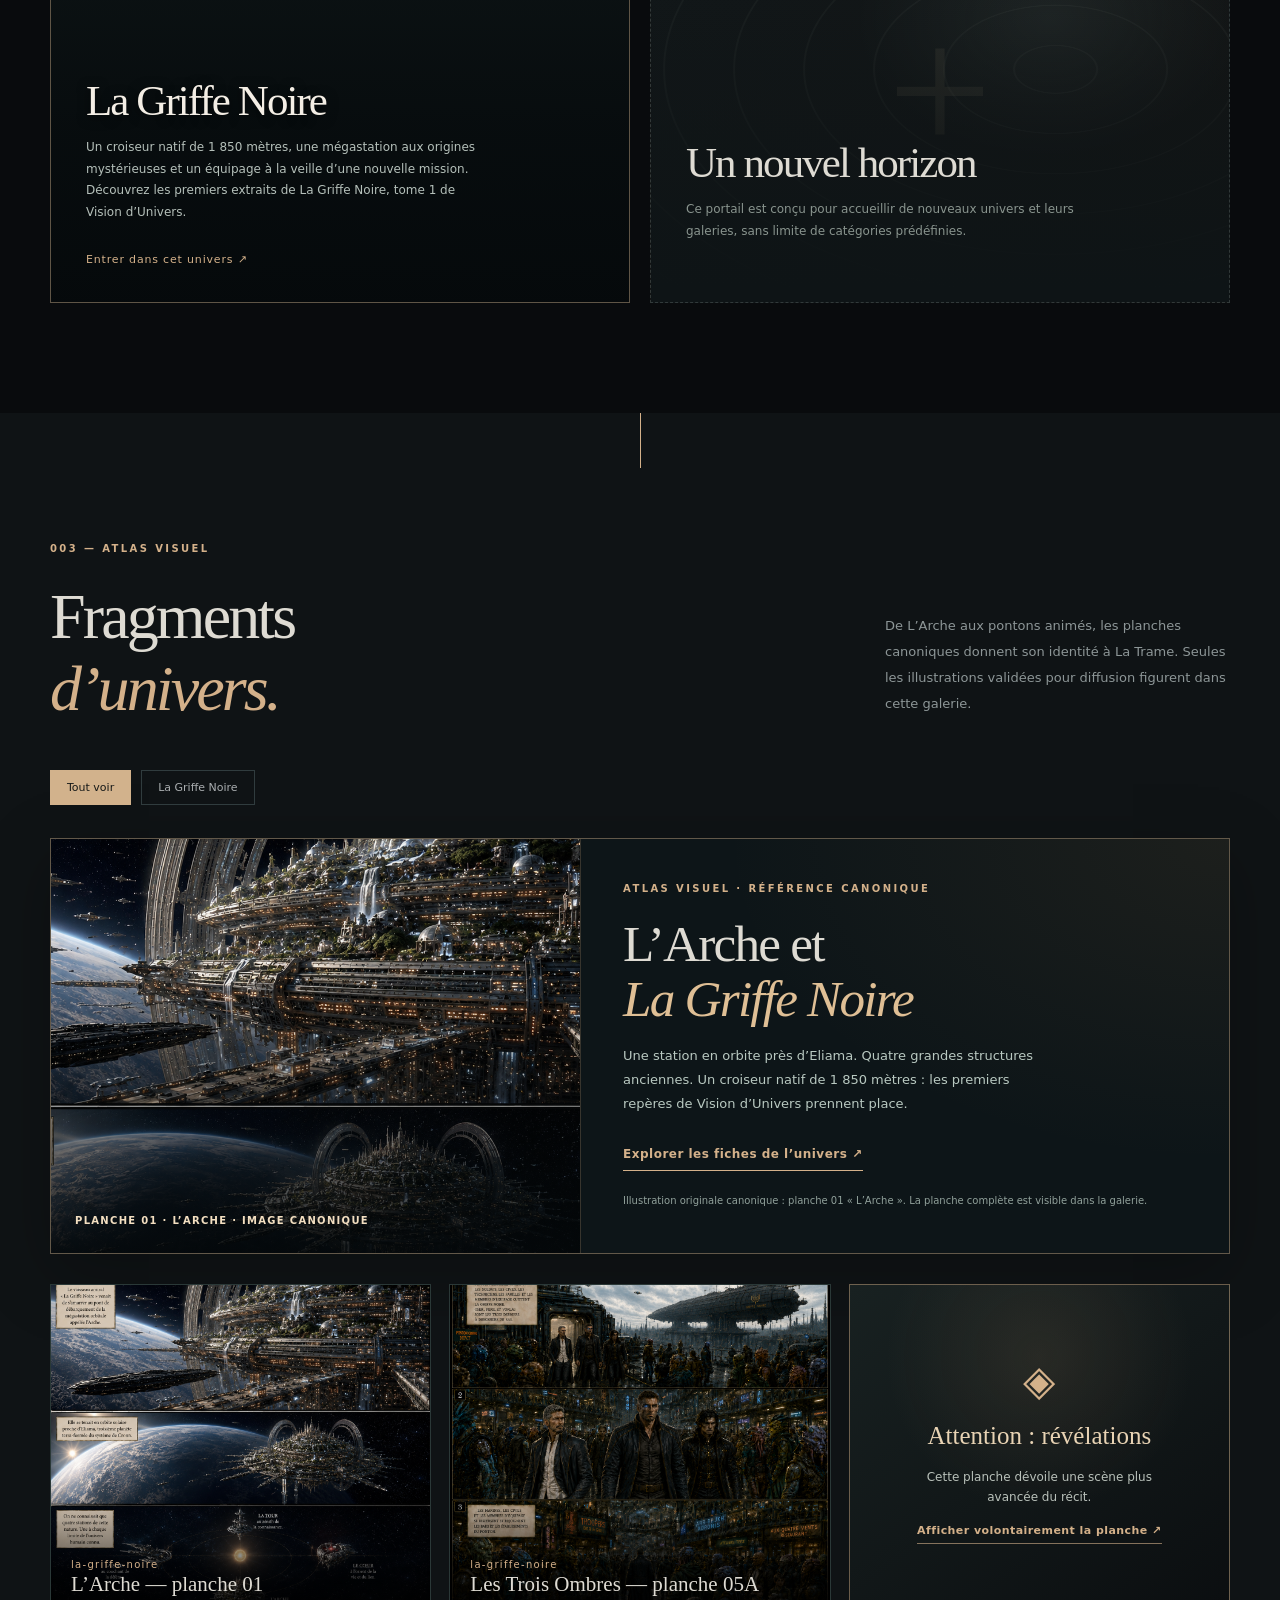
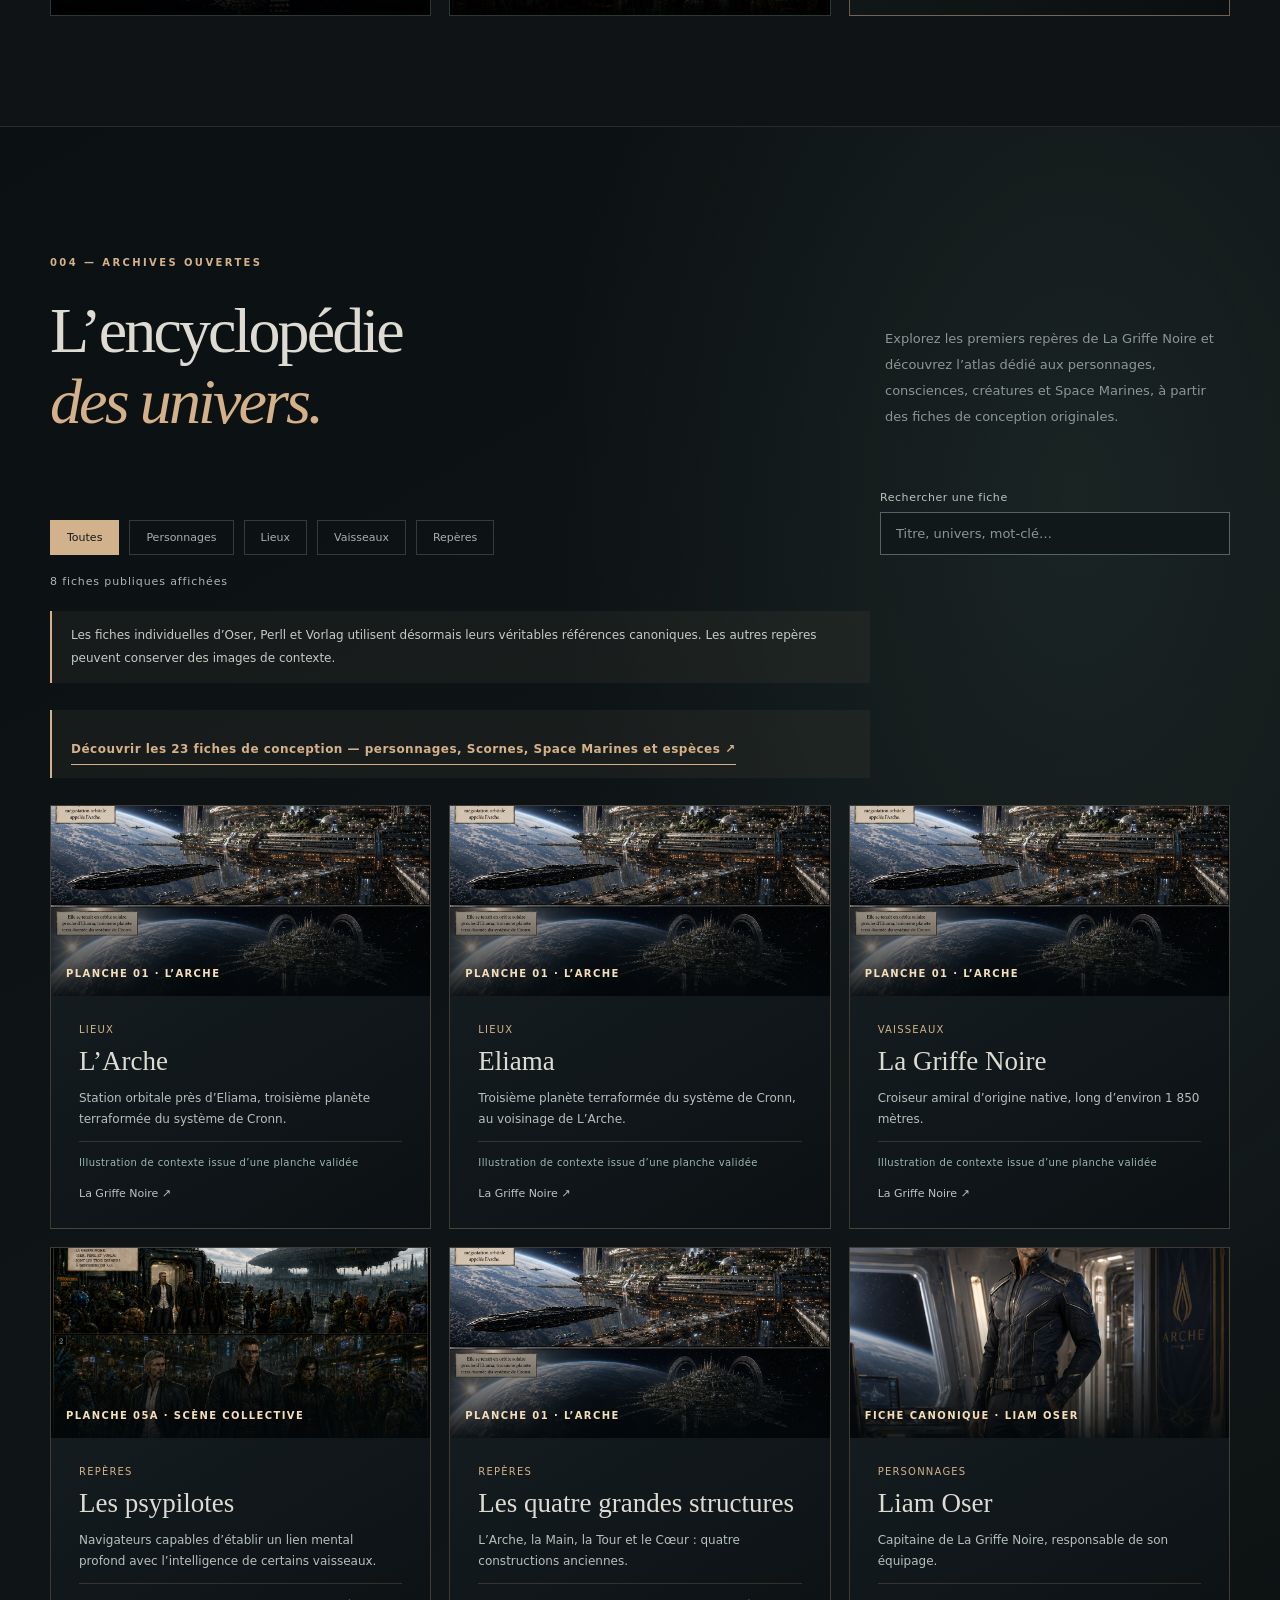
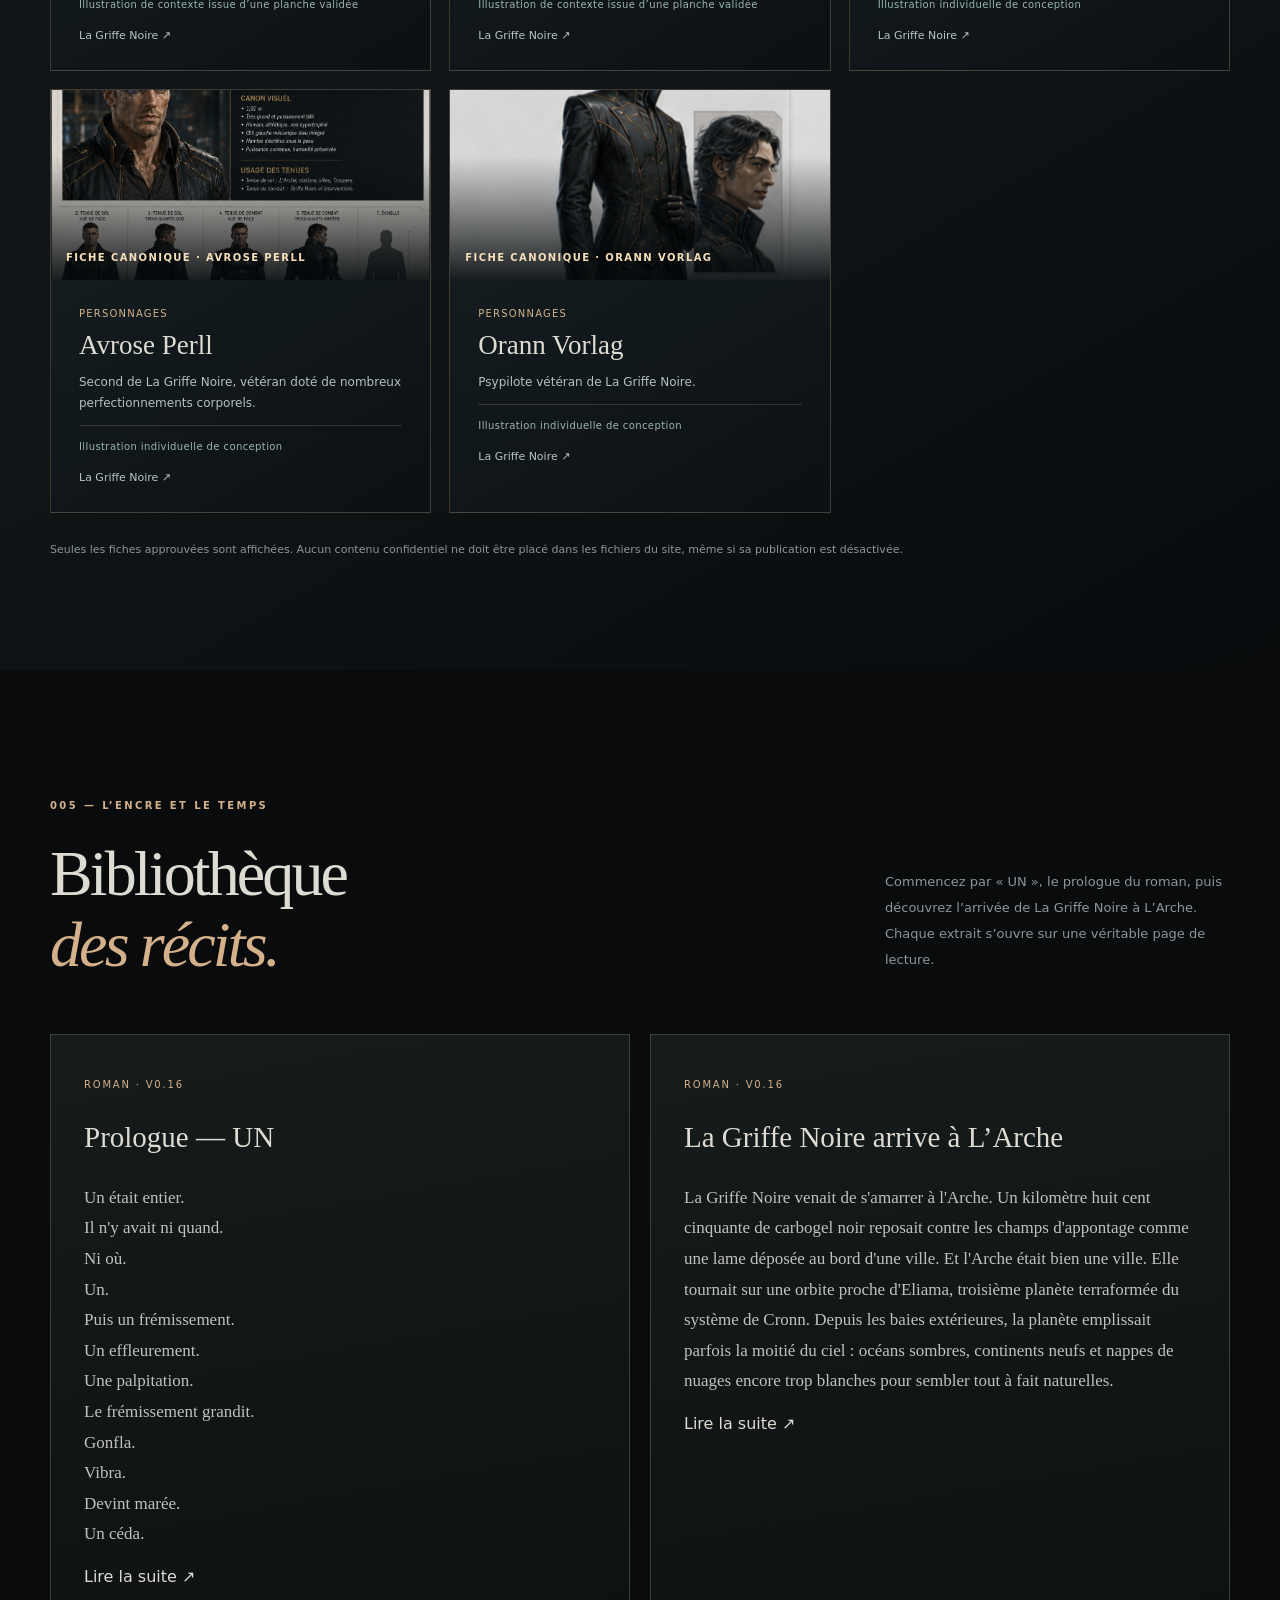
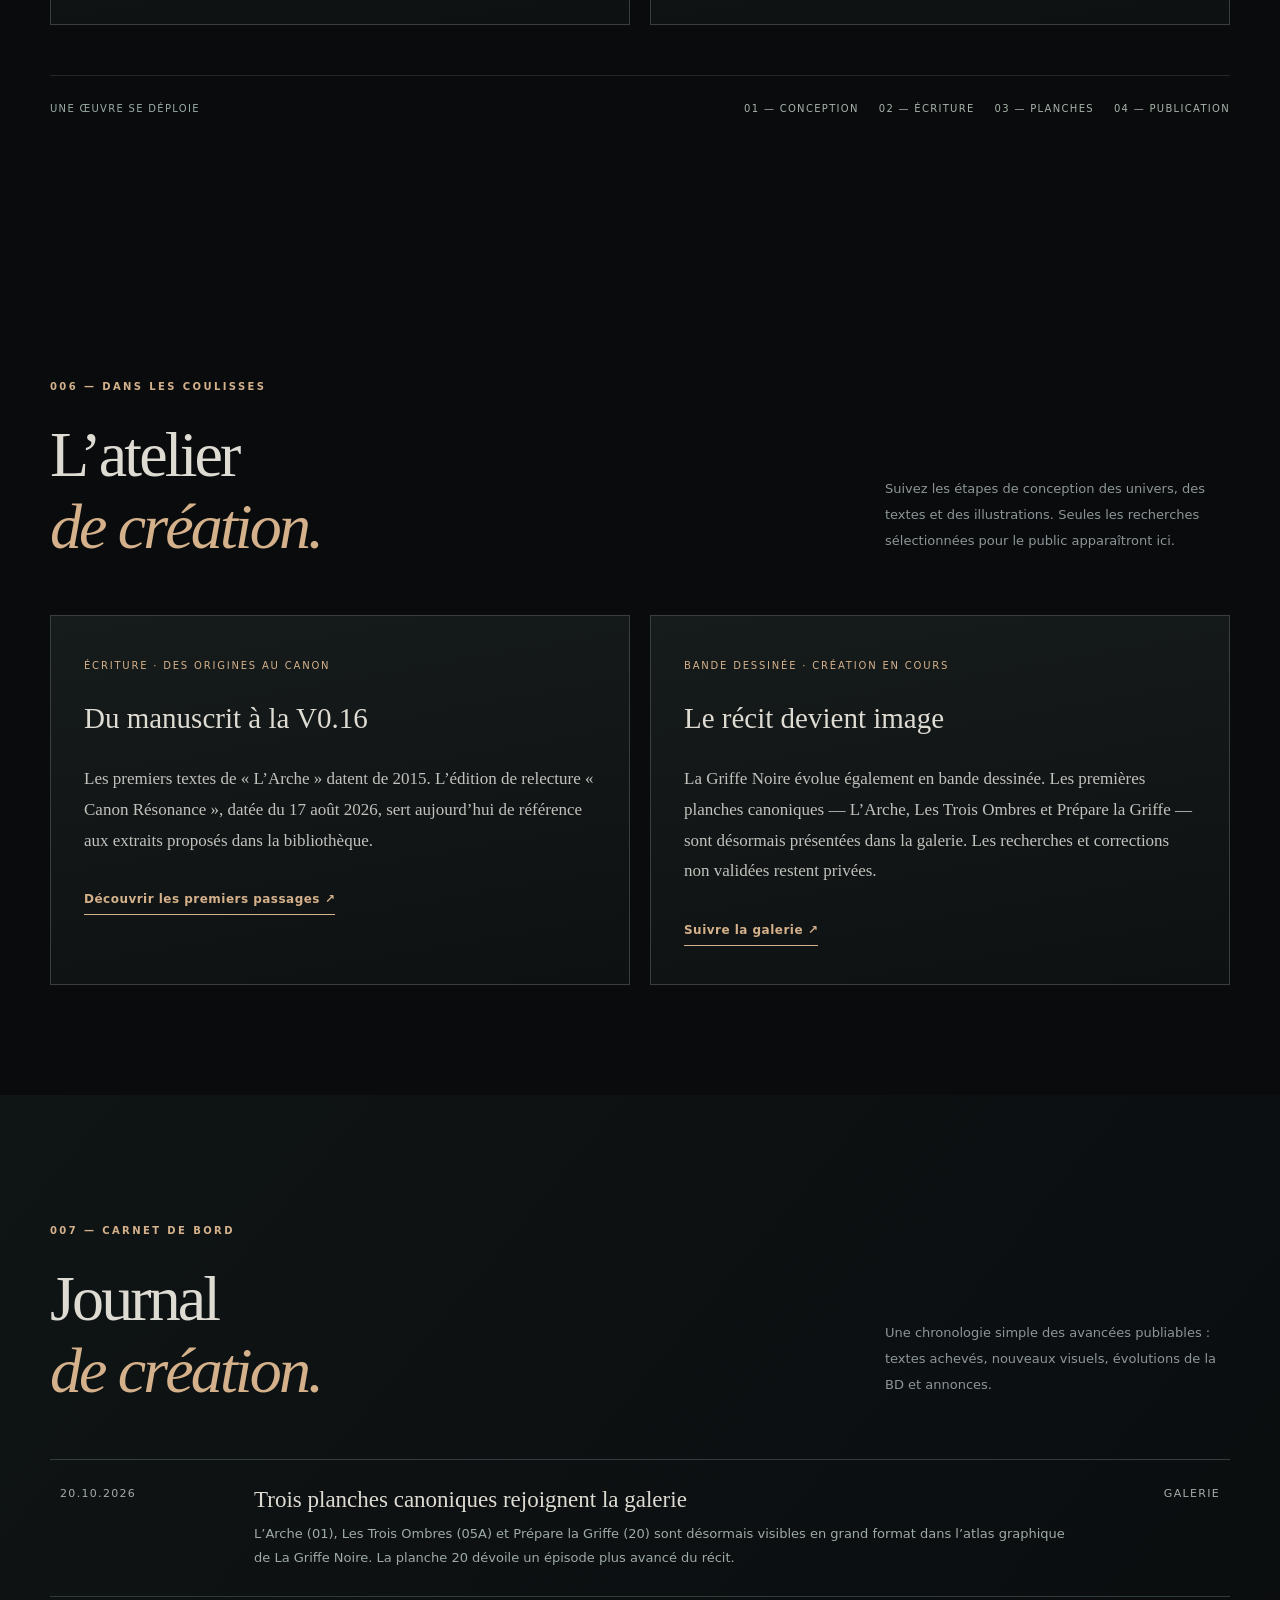
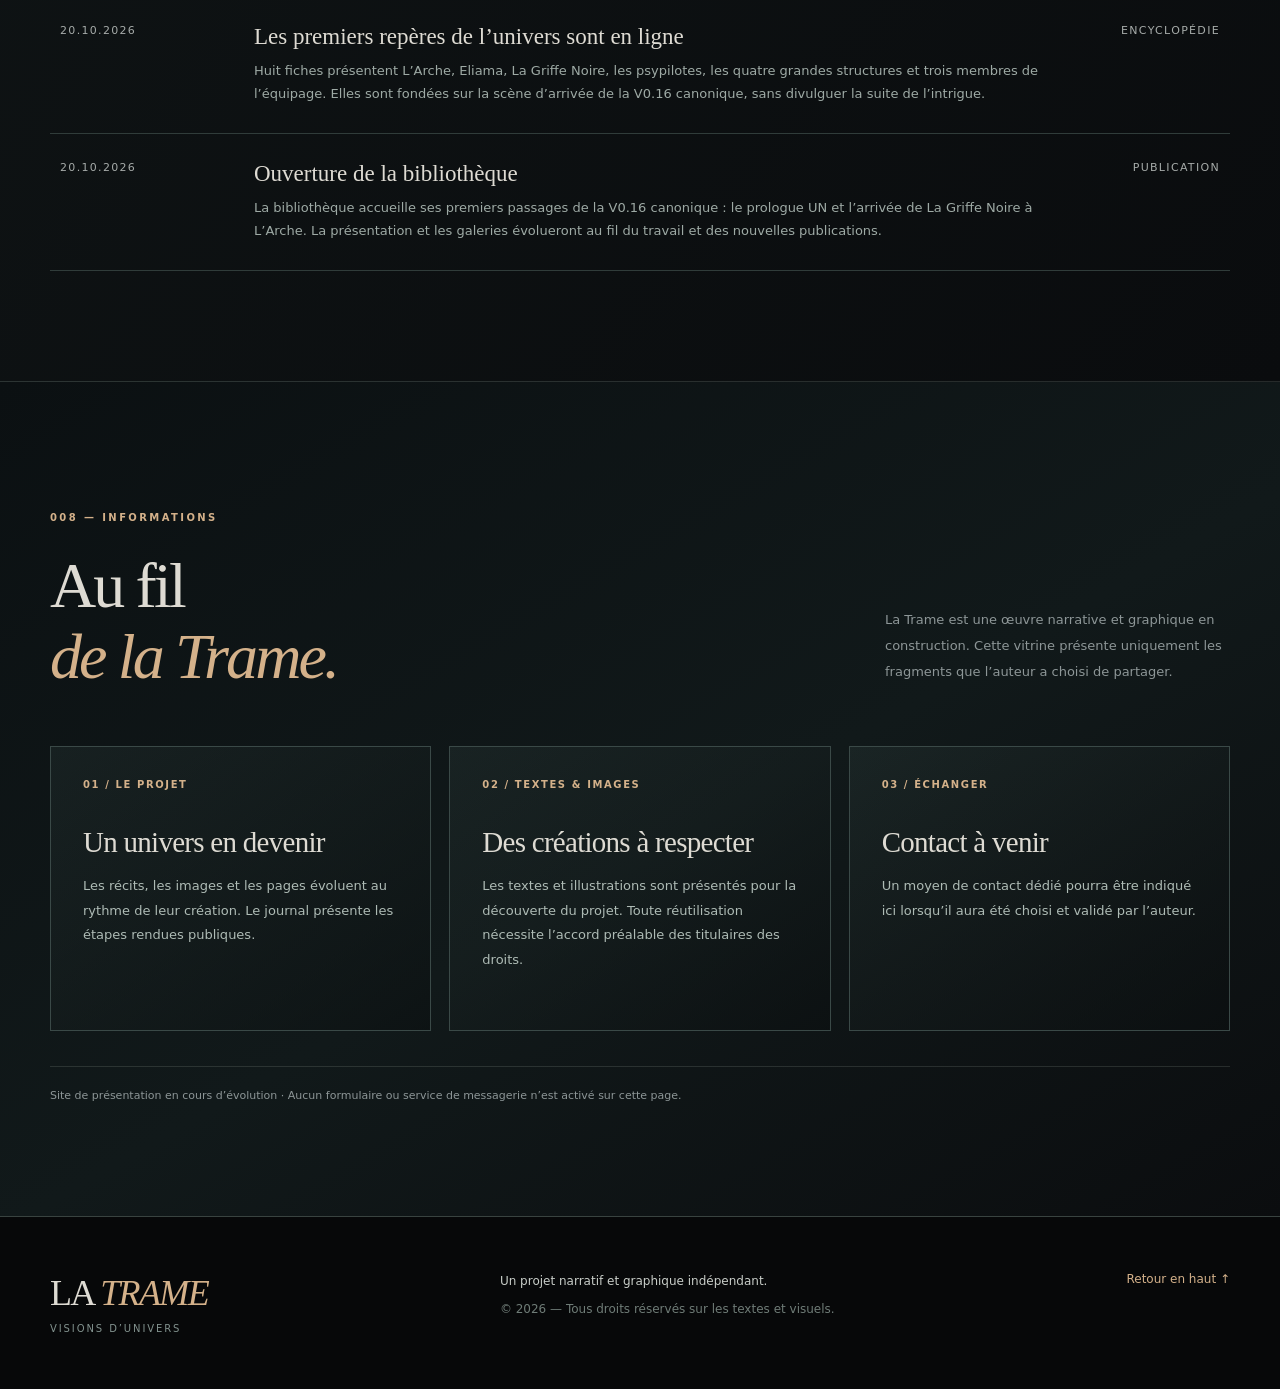
==== commit 26150564: "La Trame V0.6 : ajouter l’entrée Personnages à la navigation et à l’encyclopédie" ====
--- a/docs/index.html
+++ b/docs/index.html
@@ -22,6 +22,7 @@
       <a href="#univers">Univers</a>
       <a href="#galerie">Galeries</a>
       <a href="#encyclopedie">Encyclopédie</a>
+      <a href="personnages/">Personnages</a>
       <a href="#ecriture">Bibliothèque</a>
       <a href="lectures.html">Lire les extraits</a>
       <a href="#atelier">Atelier</a>
@@ -89,7 +90,7 @@
       <div class="shell">
         <div class="section-head">
           <div><p class="section-index">004 — ARCHIVES OUVERTES</p><h2 id="encyclopedia-title">L’encyclopédie<br><em>des univers.</em></h2></div>
-          <p>Huit fiches illustrées vous font découvrir les lieux, le croiseur, les personnages et les grands repères de La Griffe Noire, à partir des planches canoniques validées.</p>
+          <p>Explorez les premiers repères de La Griffe Noire et découvrez l’atlas dédié aux personnages, consciences, créatures et Space Marines, à partir des fiches de conception originales.</p>
         </div>
         <div class="encyclopedia-controls">
           <div id="encyclopedia-categories" class="filter-bar encyclopedia-filters" aria-label="Catégories de l’encyclopédie"></div>
@@ -98,7 +99,8 @@
           </label>
         </div>
         <p id="encyclopedia-summary" class="encyclopedia-summary" role="status" aria-live="polite"></p>
-        <p class="encyclopedia-source-intro">Les images de ces fiches proviennent exclusivement des planches canoniques 01 « L’Arche » et 05A « Les Trois Ombres ». Elles illustrent le contexte du récit : une scène collective n’est pas un portrait individuel du personnage présenté.</p>
+        <p class="encyclopedia-source-intro">Les fiches individuelles d’Oser, Perll et Vorlag utilisent désormais leurs véritables références canoniques. Les autres repères peuvent conserver des images de contexte.</p>
+        <p class="encyclopedia-source-intro"><a class="editorial-link" href="personnages/">Découvrir les 23 fiches de conception — personnages, Scornes, Space Marines et espèces ↗</a></p>
         <div id="encyclopedia-list" class="encyclopedia-grid" aria-live="polite"></div>
         <p class="encyclopedia-note">Seules les fiches approuvées sont affichées. Aucun contenu confidentiel ne doit être placé dans les fichiers du site, même si sa publication est désactivée.</p>
       </div>
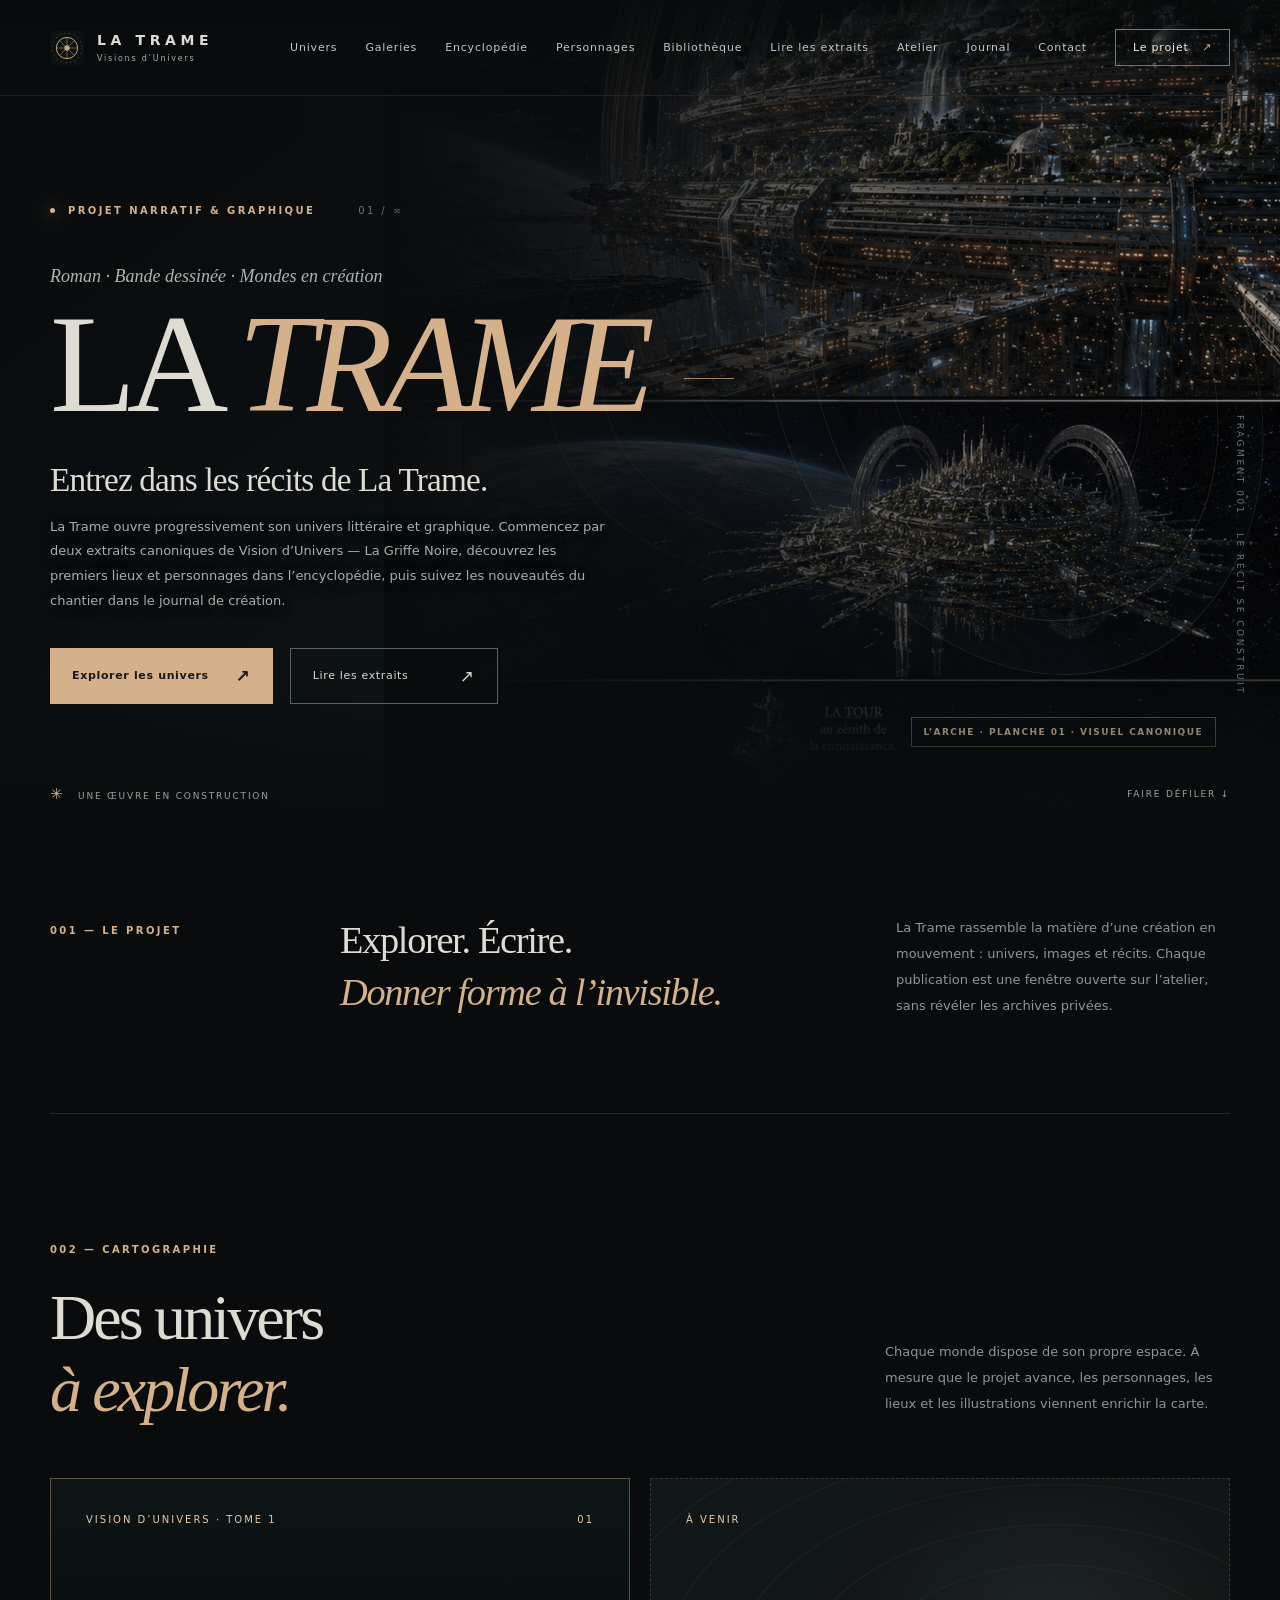
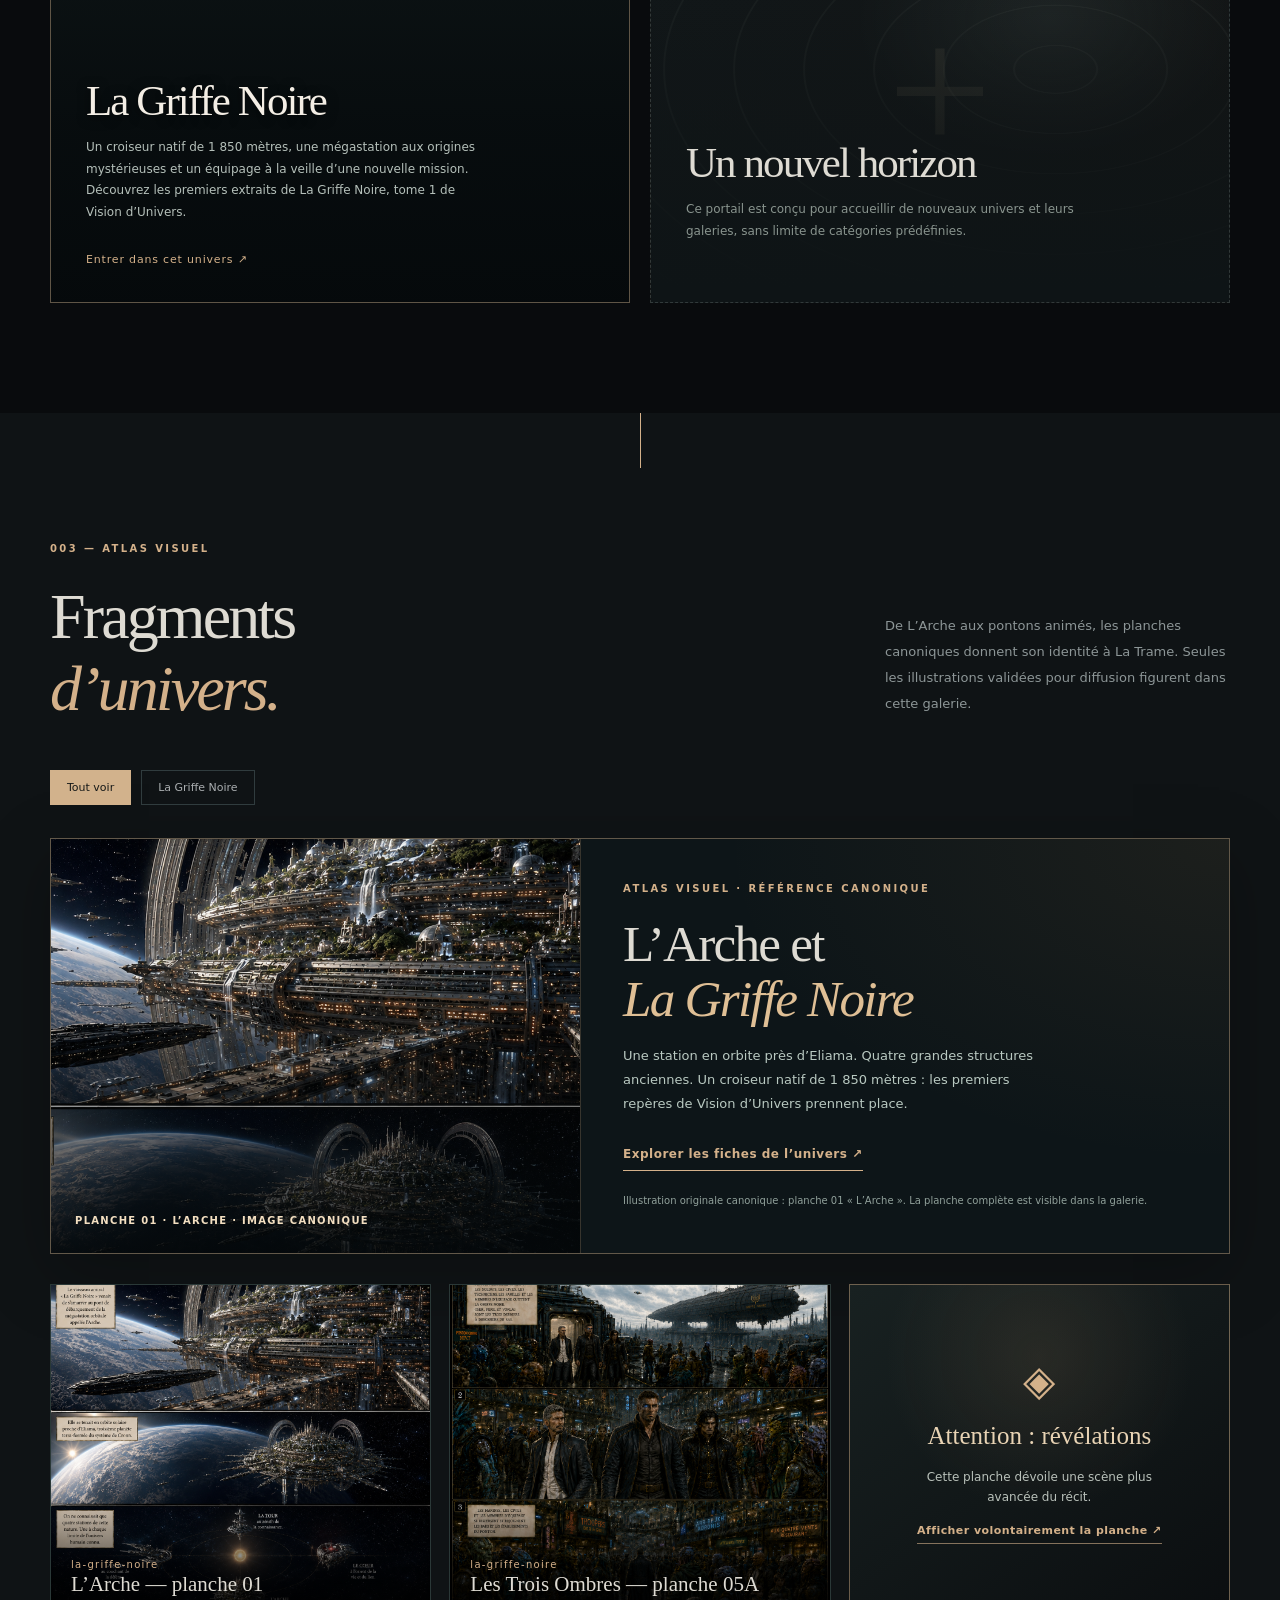
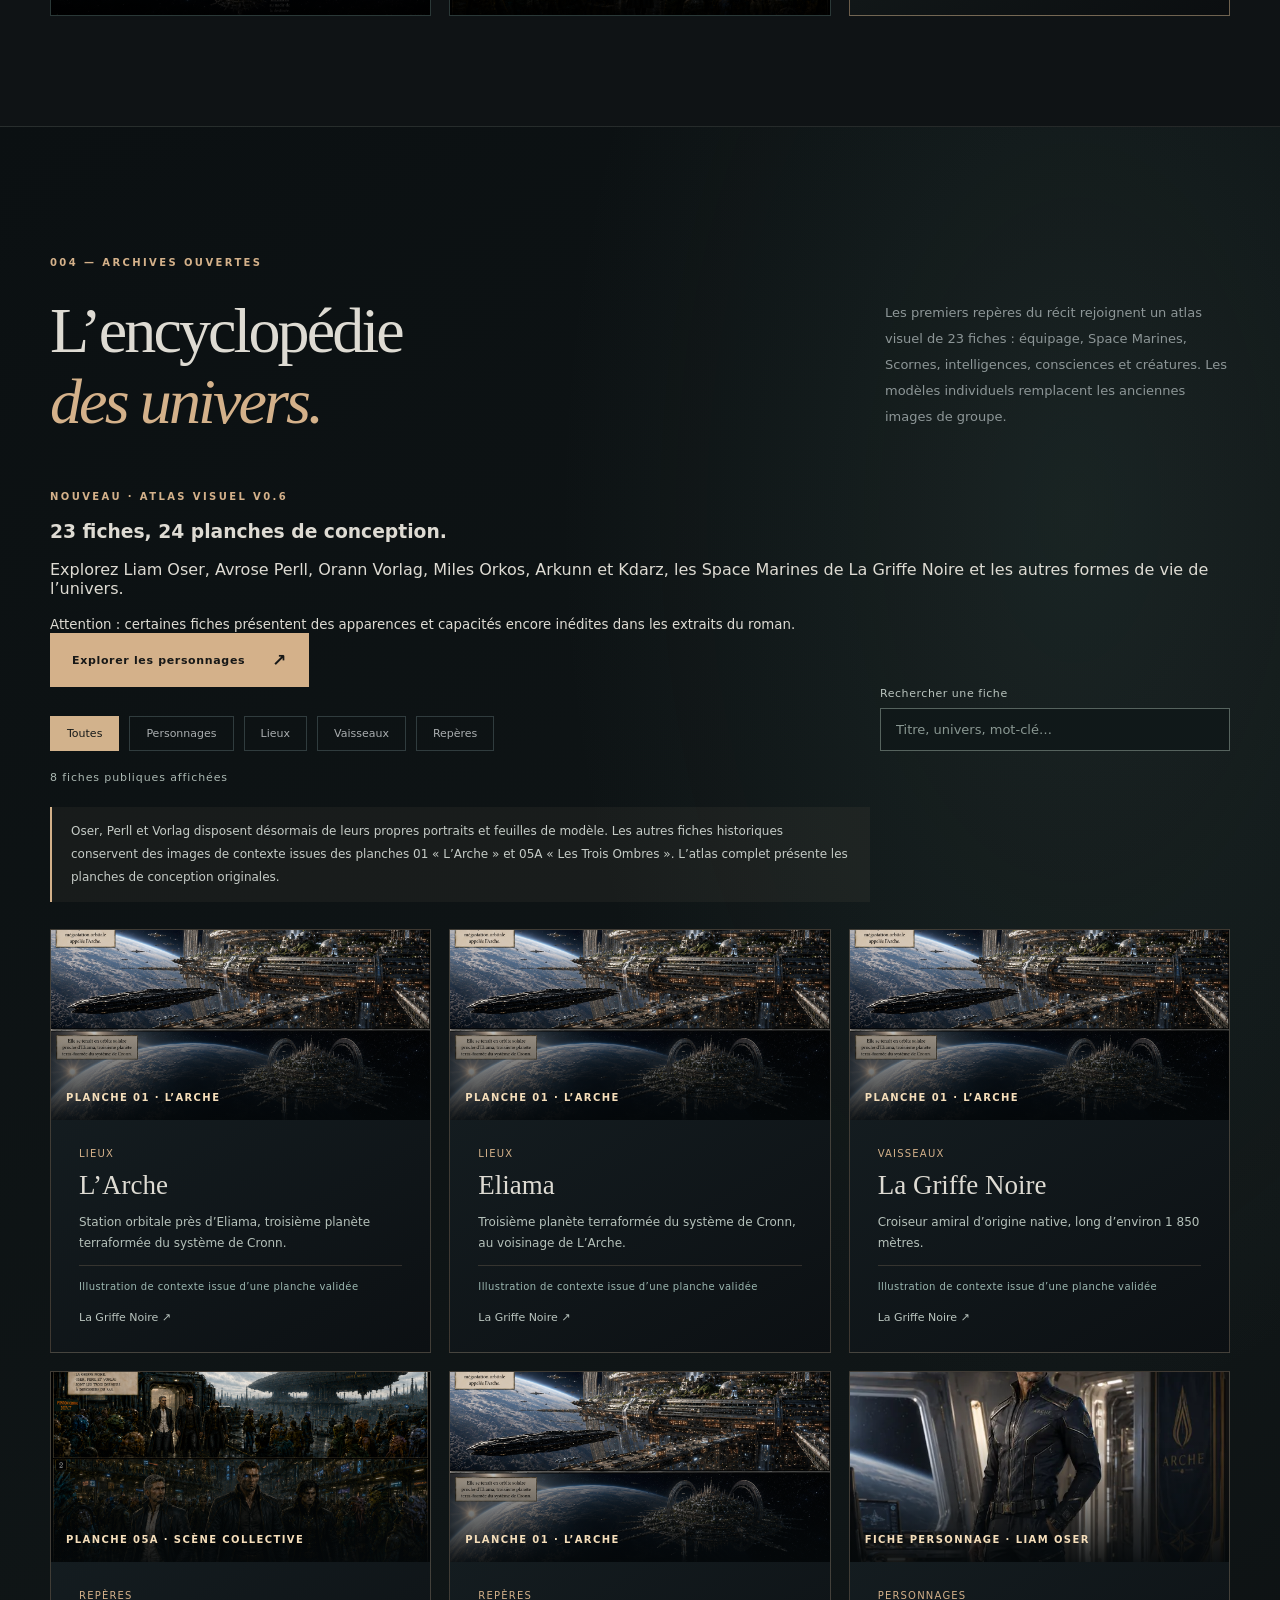
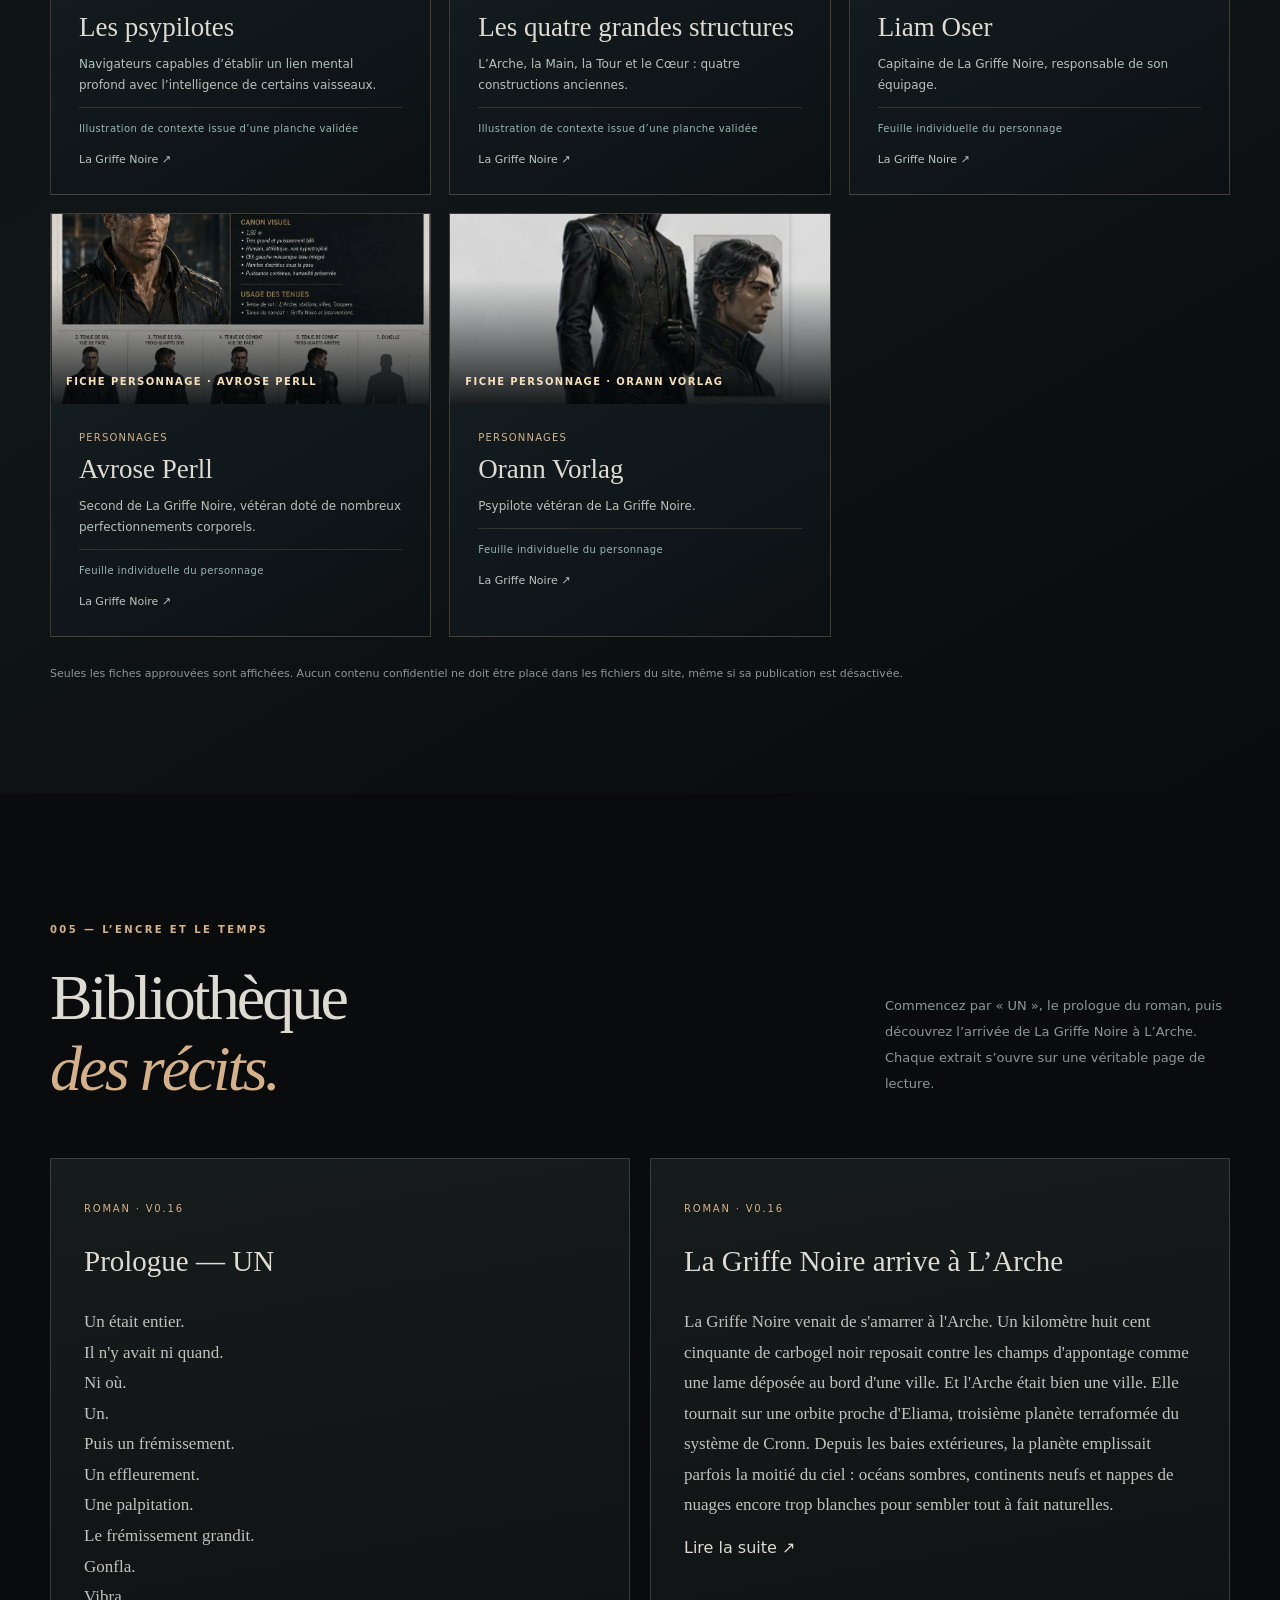
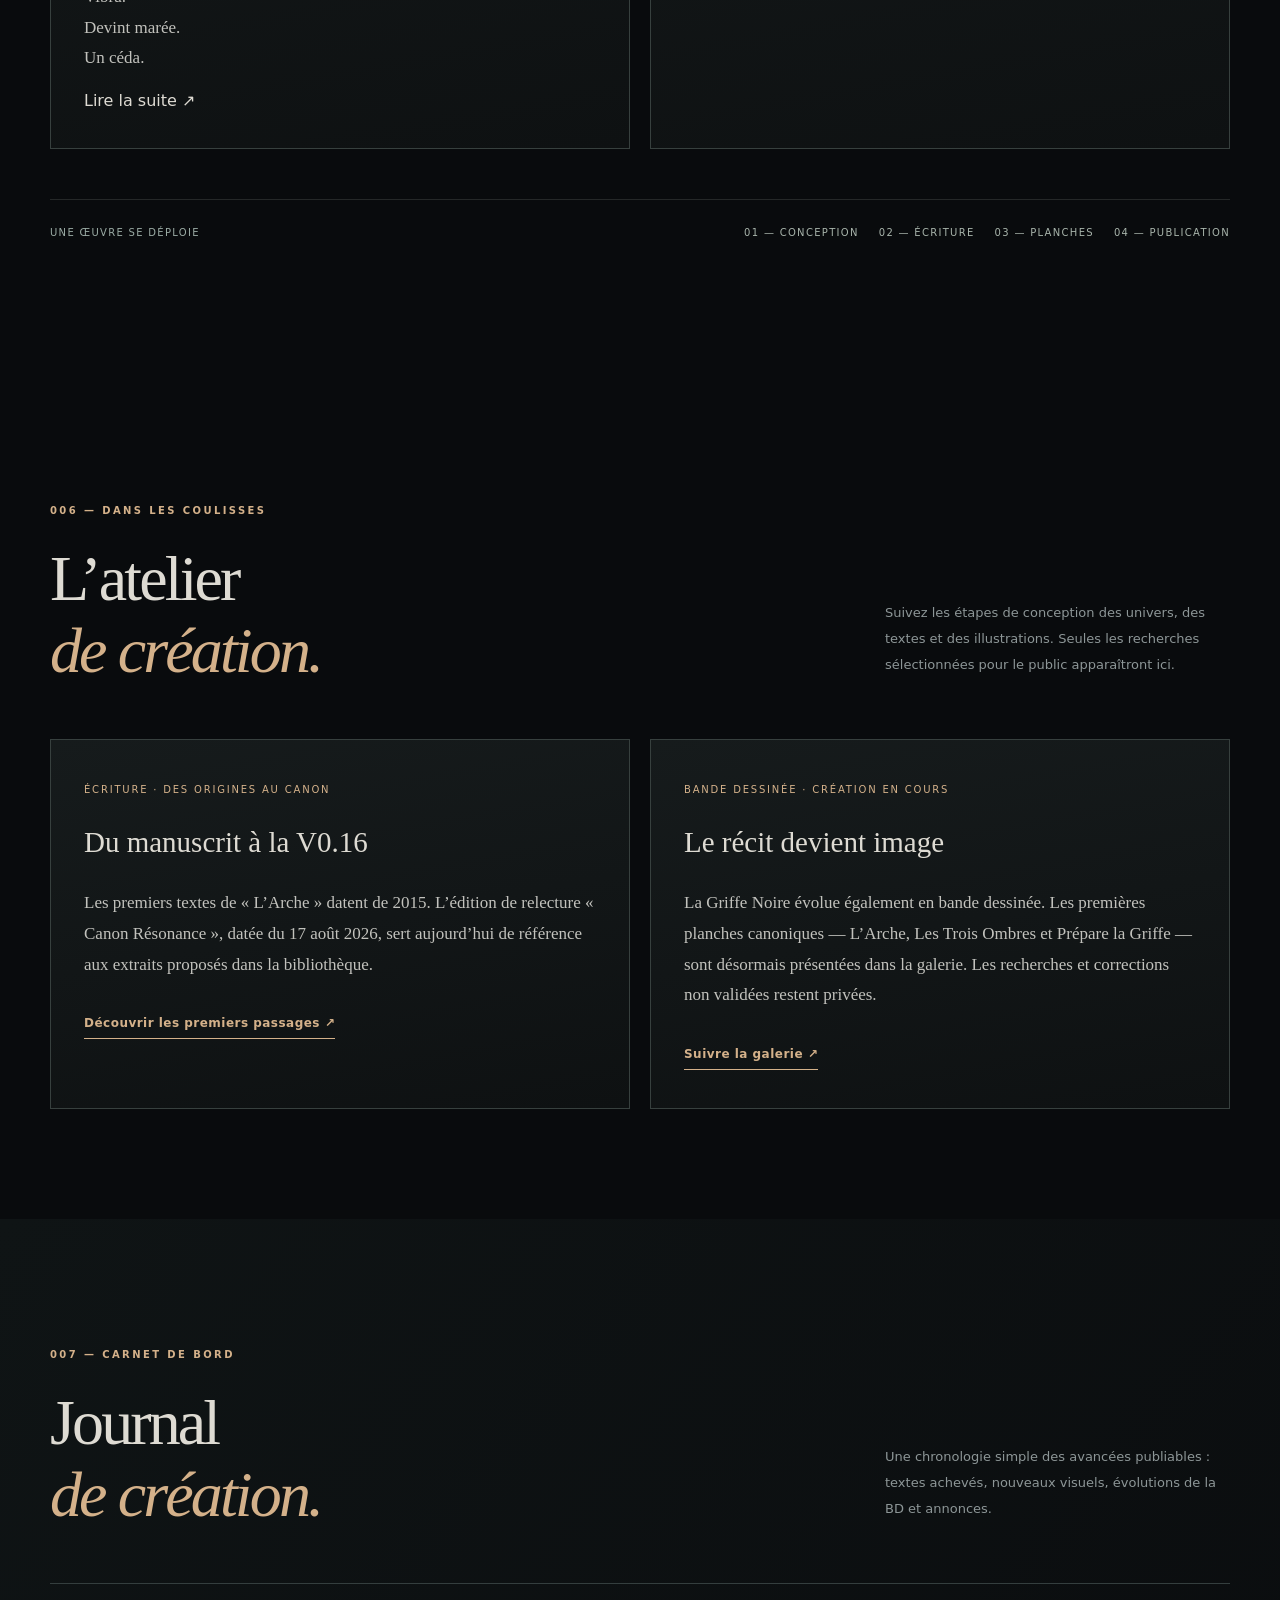
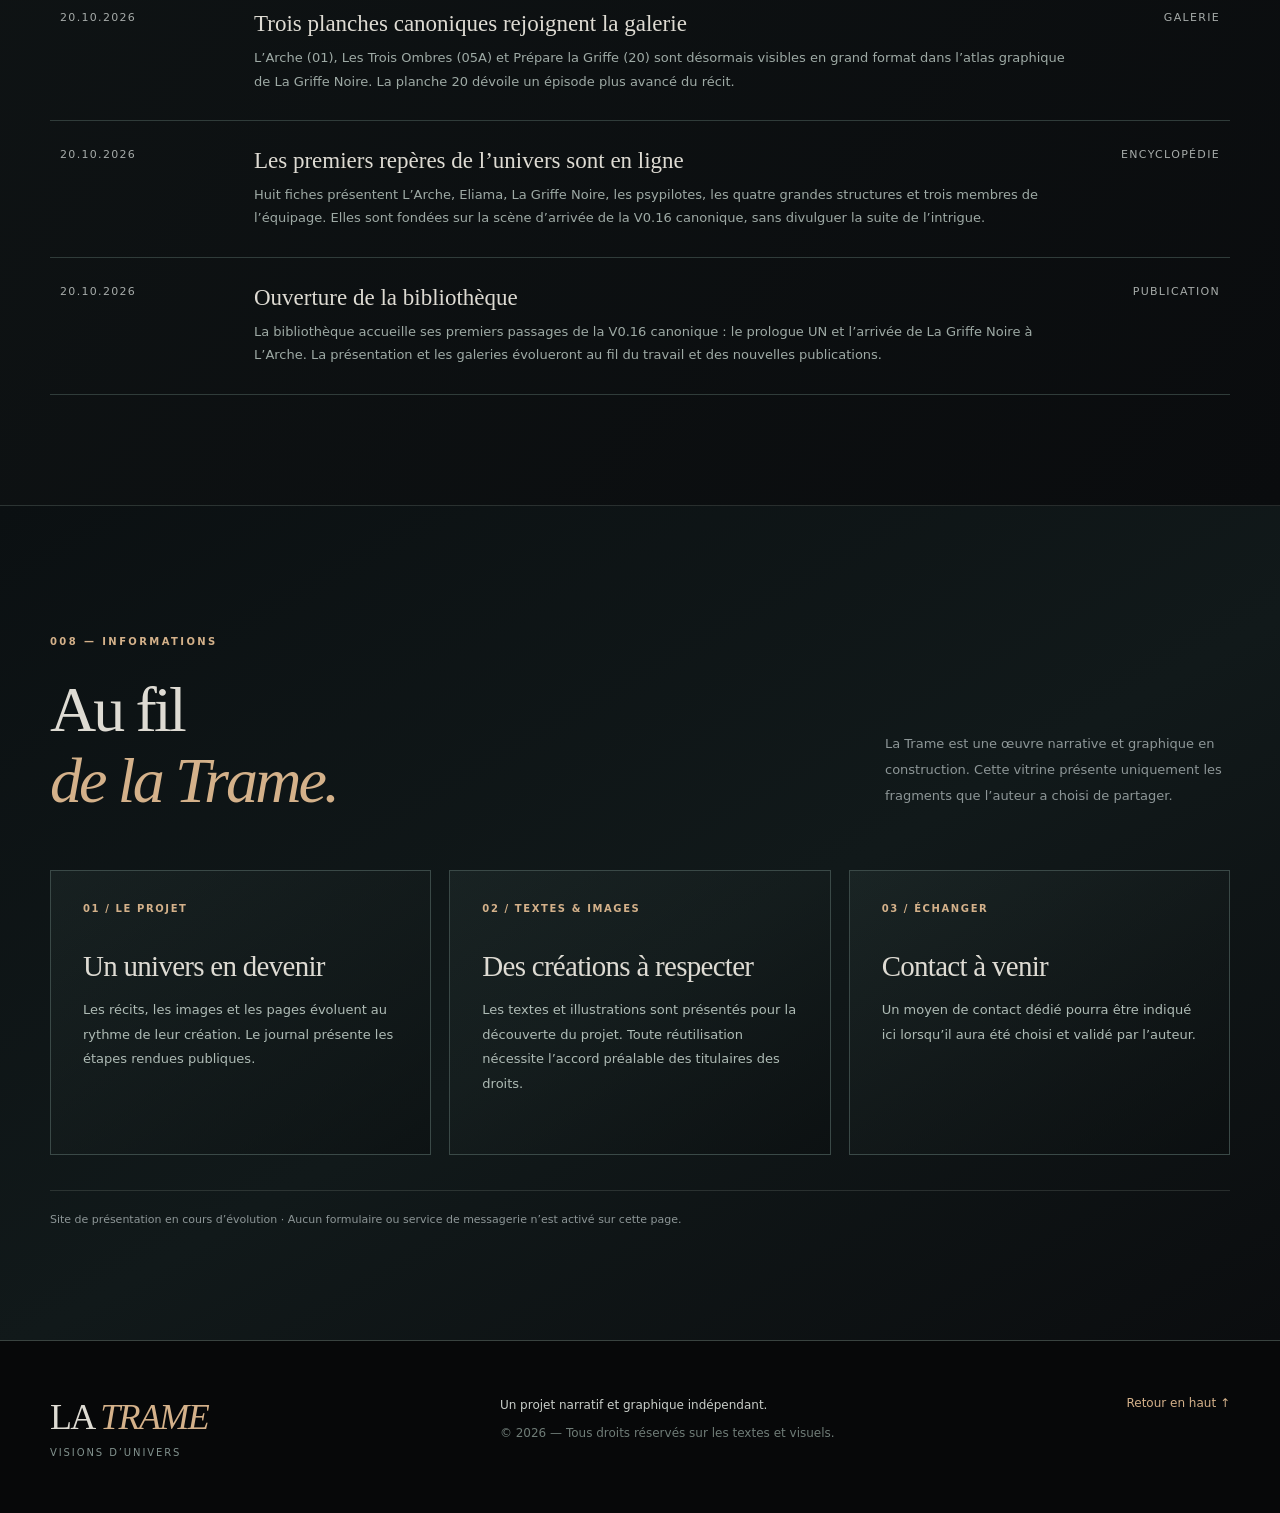
==== commit 008f6276: "V0.6 : ajouter l'accès Personnages et un portail vers les 23 fiches de conception" ====
--- a/docs/index.html
+++ b/docs/index.html
@@ -8,6 +8,7 @@
   <title>La Trame — Visions d’Univers</title>
   <link rel="icon" href="assets/images/sigil.svg" type="image/svg+xml">
   <link rel="stylesheet" href="assets/css/style.css">
+  <script src="personnages/portraits.js" defer></script>
   <script src="assets/js/site.js" defer></script>
 </head>
 <body>
@@ -90,7 +91,16 @@
       <div class="shell">
         <div class="section-head">
           <div><p class="section-index">004 — ARCHIVES OUVERTES</p><h2 id="encyclopedia-title">L’encyclopédie<br><em>des univers.</em></h2></div>
-          <p>Explorez les premiers repères de La Griffe Noire et découvrez l’atlas dédié aux personnages, consciences, créatures et Space Marines, à partir des fiches de conception originales.</p>
+          <p>Les premiers repères du récit rejoignent un atlas visuel de 23 fiches : équipage, Space Marines, Scornes, intelligences, consciences et créatures. Les modèles individuels remplacent les anciennes images de groupe.</p>
+        </div>
+        <div class="encyclopedia-spotlight">
+          <div>
+            <p class="section-index">NOUVEAU · ATLAS VISUEL V0.6</p>
+            <h3>23 fiches, 24 planches de conception.</h3>
+            <p>Explorez Liam Oser, Avrose Perll, Orann Vorlag, Miles Orkos, Arkunn et Kdarz, les Space Marines de La Griffe Noire et les autres formes de vie de l’univers.</p>
+            <small>Attention : certaines fiches présentent des apparences et capacités encore inédites dans les extraits du roman.</small>
+          </div>
+          <a class="btn btn-primary" href="personnages/">Explorer les personnages <span aria-hidden="true">↗</span></a>
         </div>
         <div class="encyclopedia-controls">
           <div id="encyclopedia-categories" class="filter-bar encyclopedia-filters" aria-label="Catégories de l’encyclopédie"></div>
@@ -99,8 +109,7 @@
           </label>
         </div>
         <p id="encyclopedia-summary" class="encyclopedia-summary" role="status" aria-live="polite"></p>
-        <p class="encyclopedia-source-intro">Les fiches individuelles d’Oser, Perll et Vorlag utilisent désormais leurs véritables références canoniques. Les autres repères peuvent conserver des images de contexte.</p>
-        <p class="encyclopedia-source-intro"><a class="editorial-link" href="personnages/">Découvrir les 23 fiches de conception — personnages, Scornes, Space Marines et espèces ↗</a></p>
+        <p class="encyclopedia-source-intro">Oser, Perll et Vorlag disposent désormais de leurs propres portraits et feuilles de modèle. Les autres fiches historiques conservent des images de contexte issues des planches 01 « L’Arche » et 05A « Les Trois Ombres ». L’atlas complet présente les planches de conception originales.</p>
         <div id="encyclopedia-list" class="encyclopedia-grid" aria-live="polite"></div>
         <p class="encyclopedia-note">Seules les fiches approuvées sont affichées. Aucun contenu confidentiel ne doit être placé dans les fichiers du site, même si sa publication est désactivée.</p>
       </div>
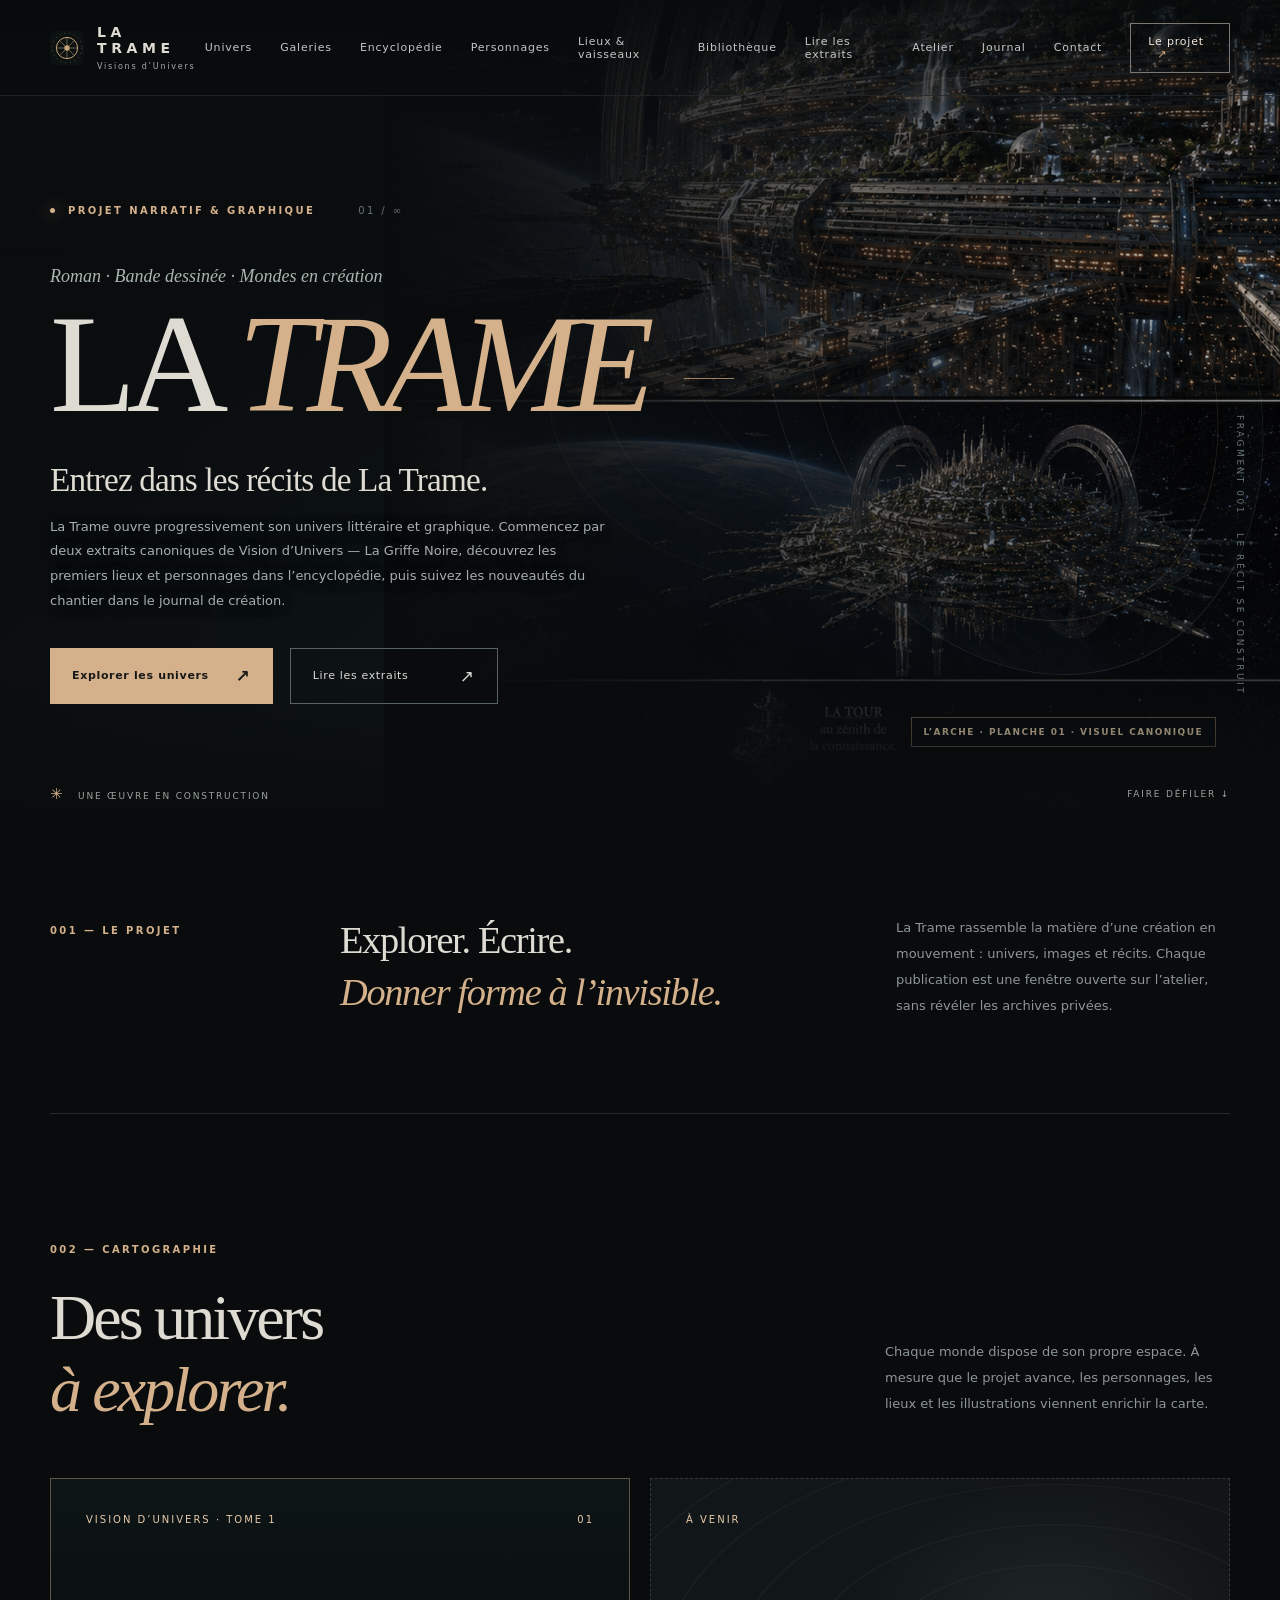
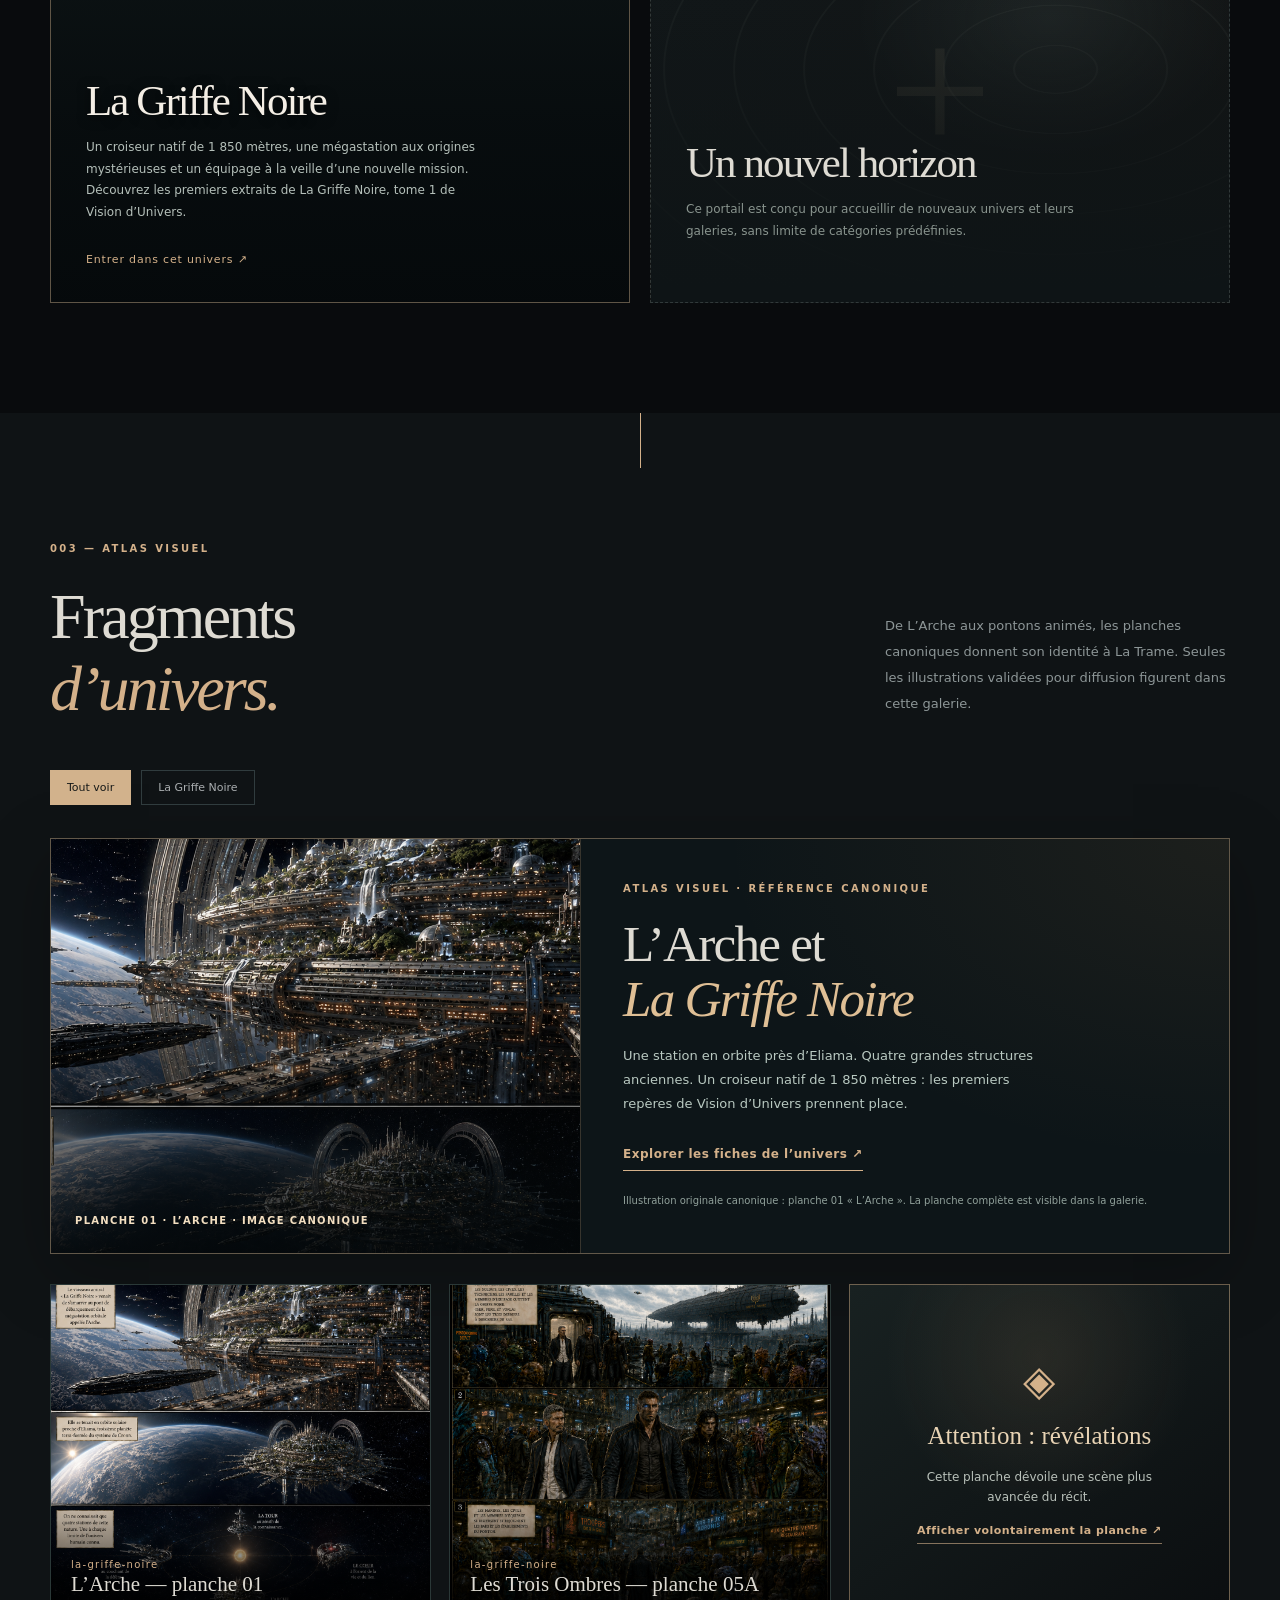
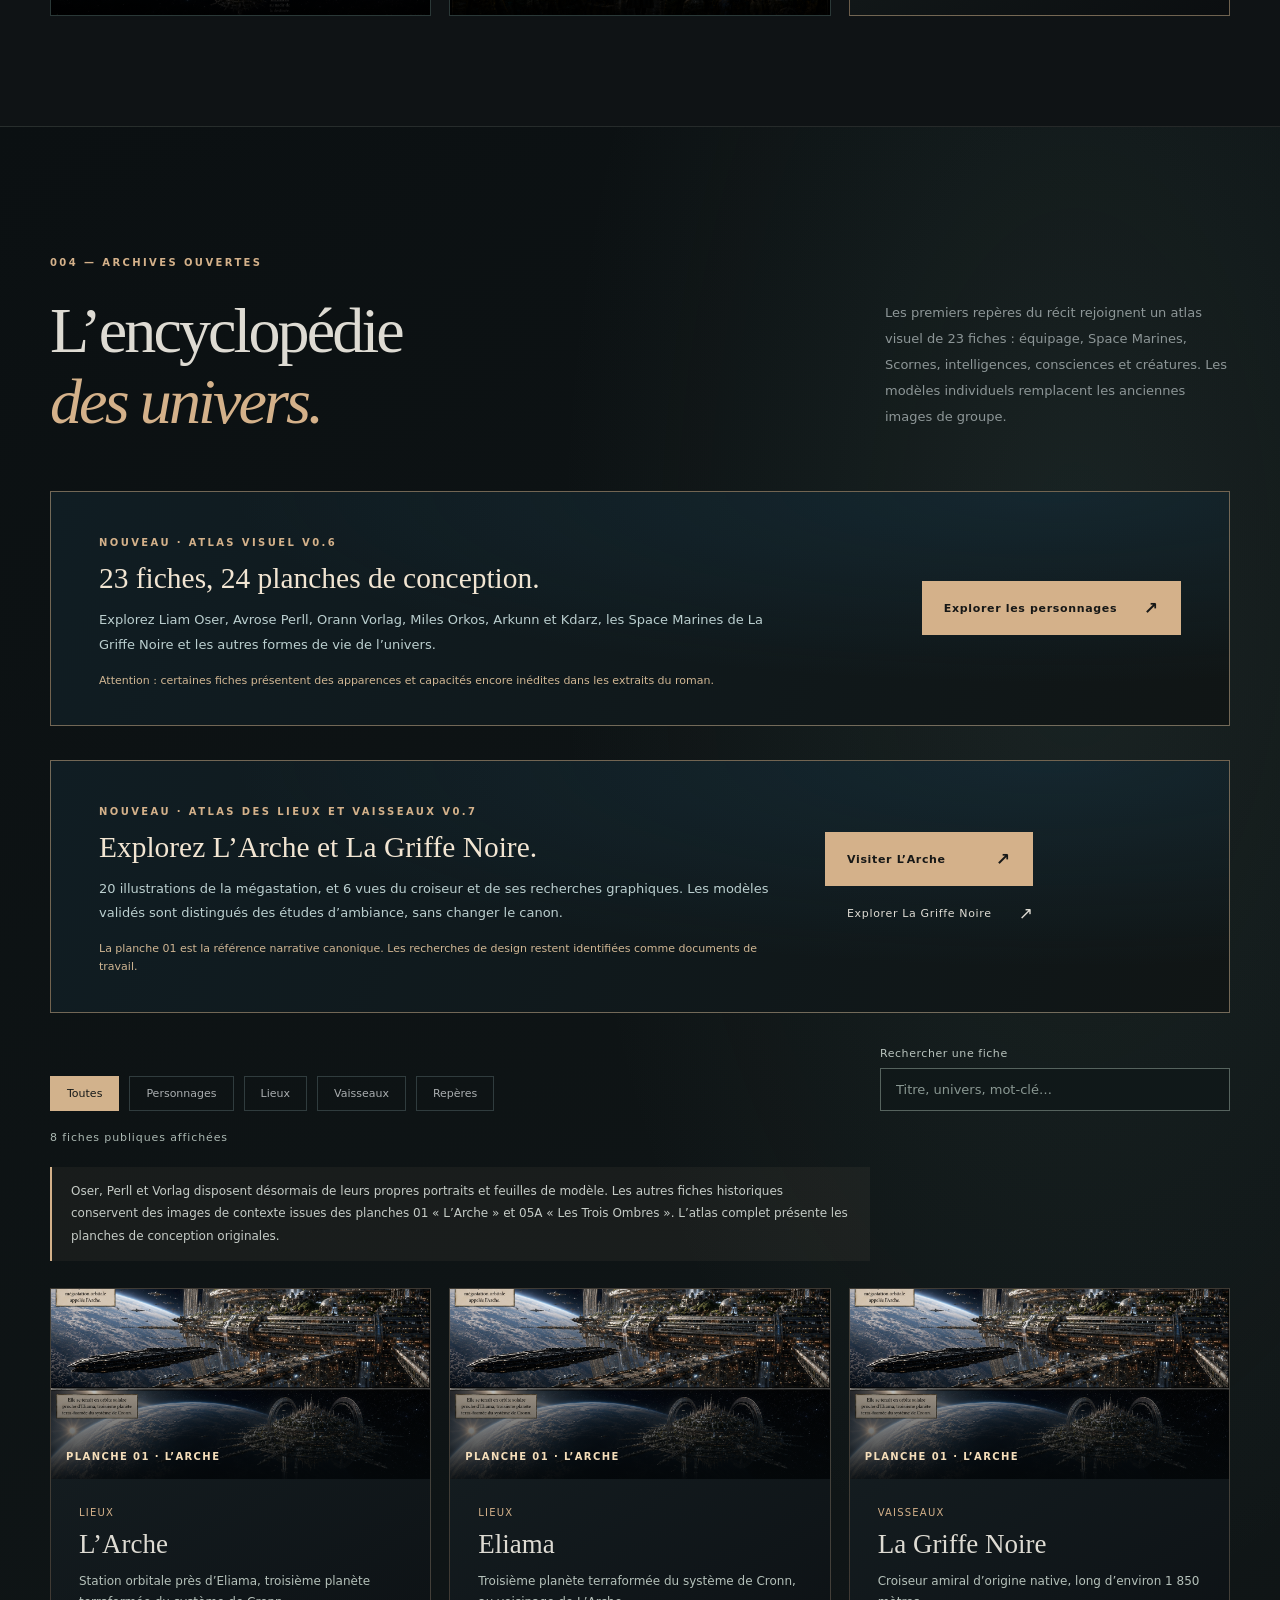
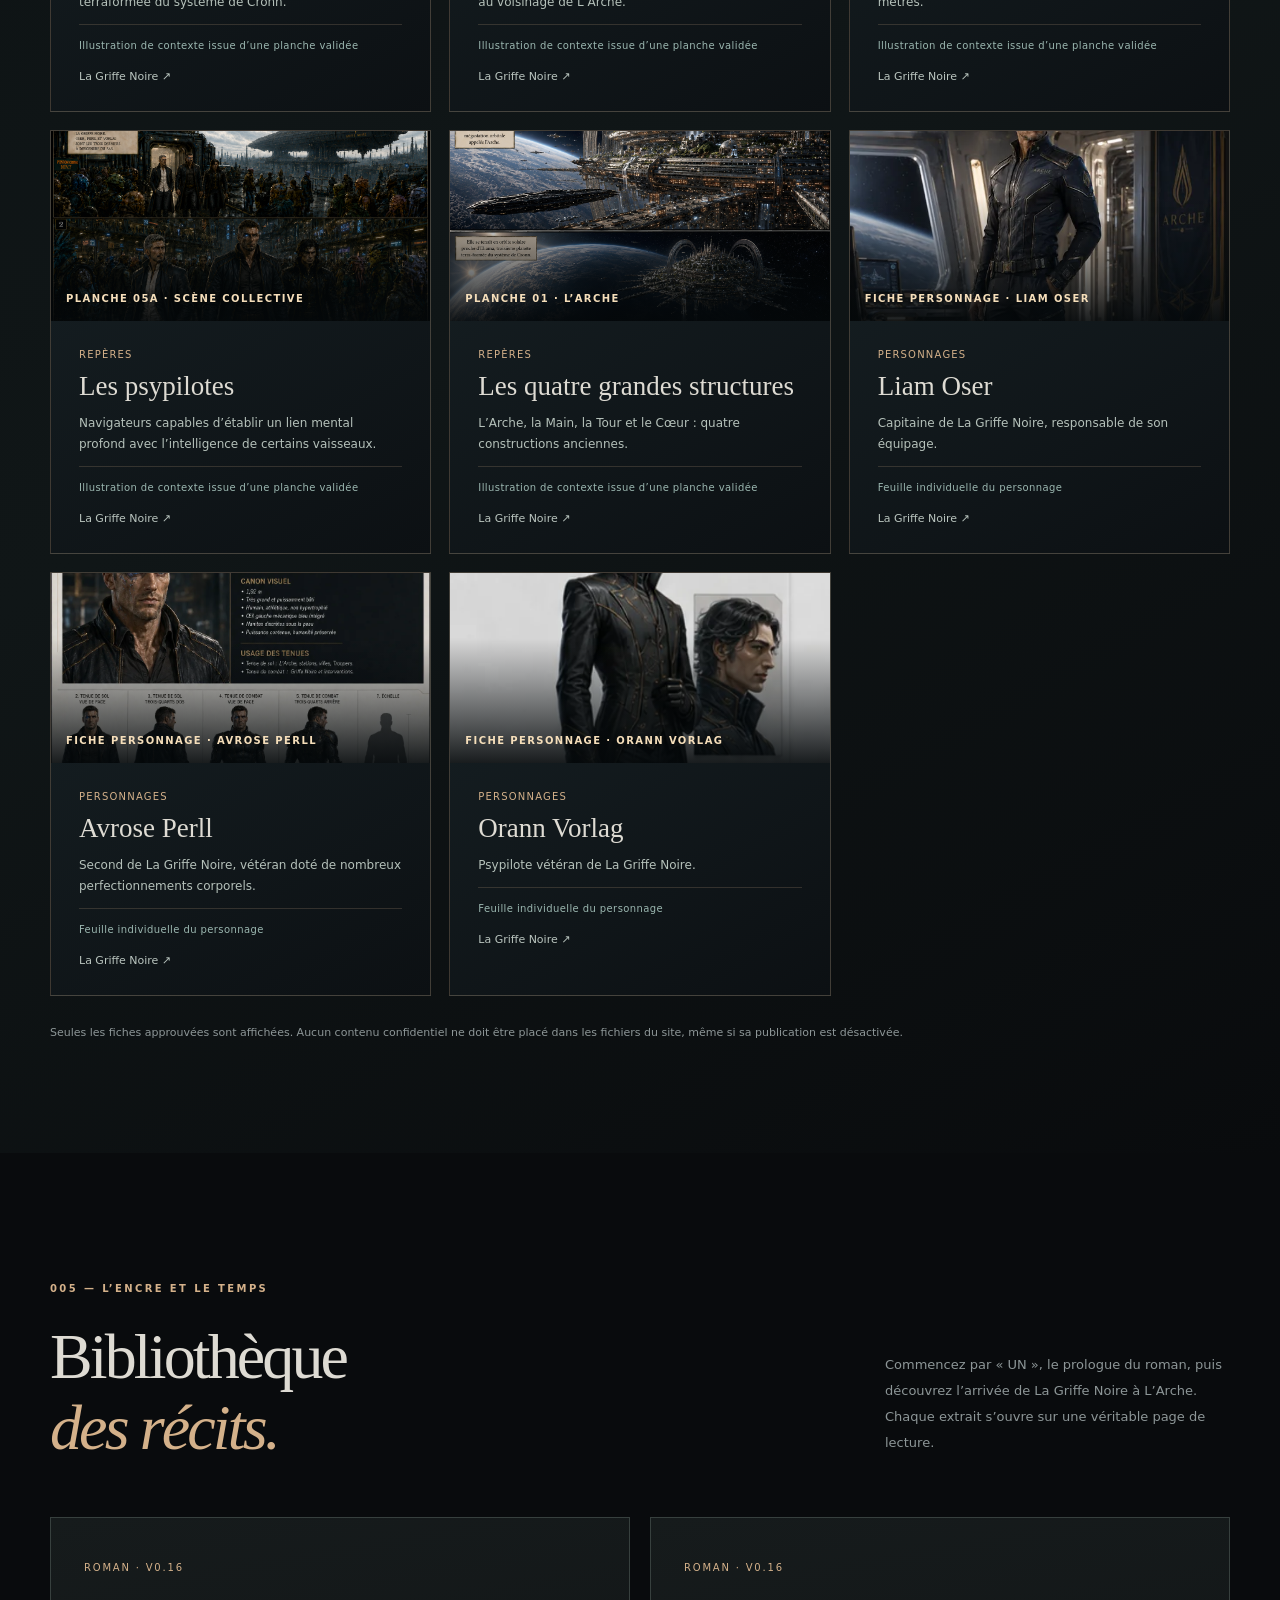
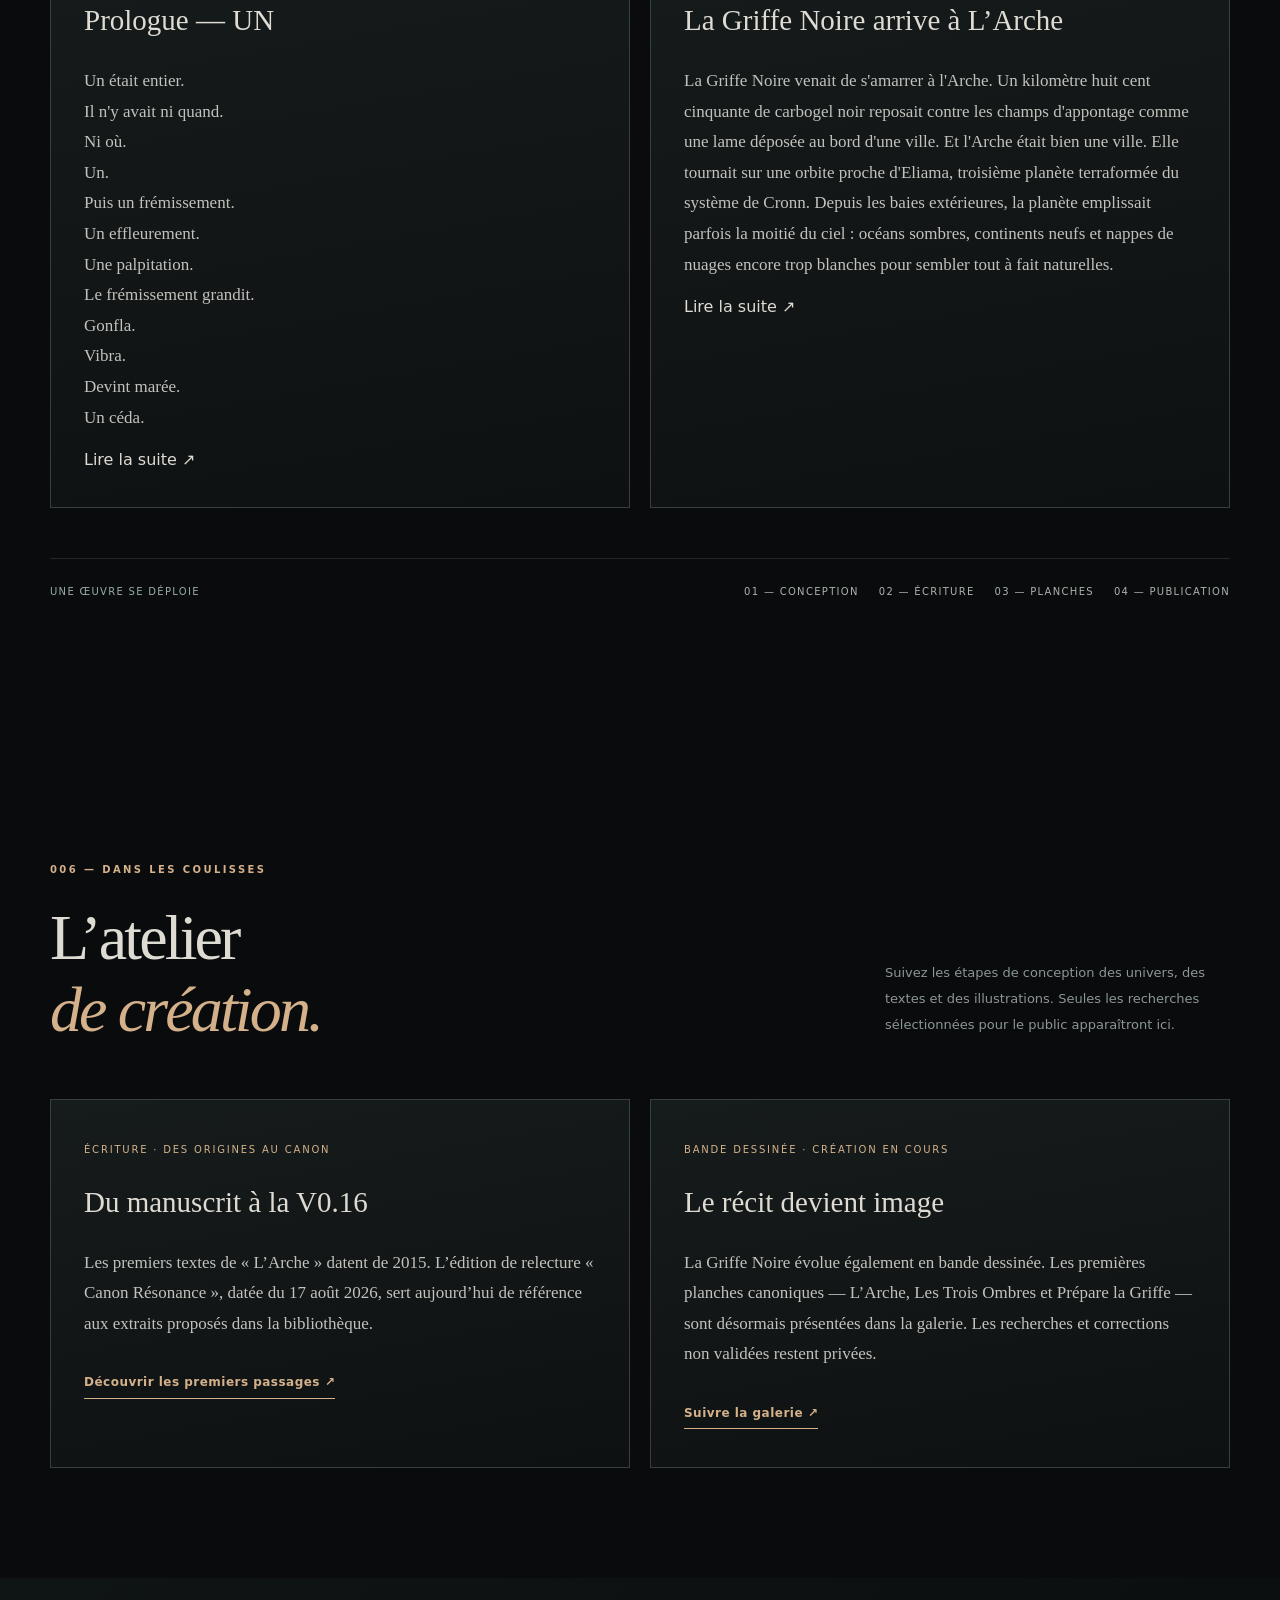
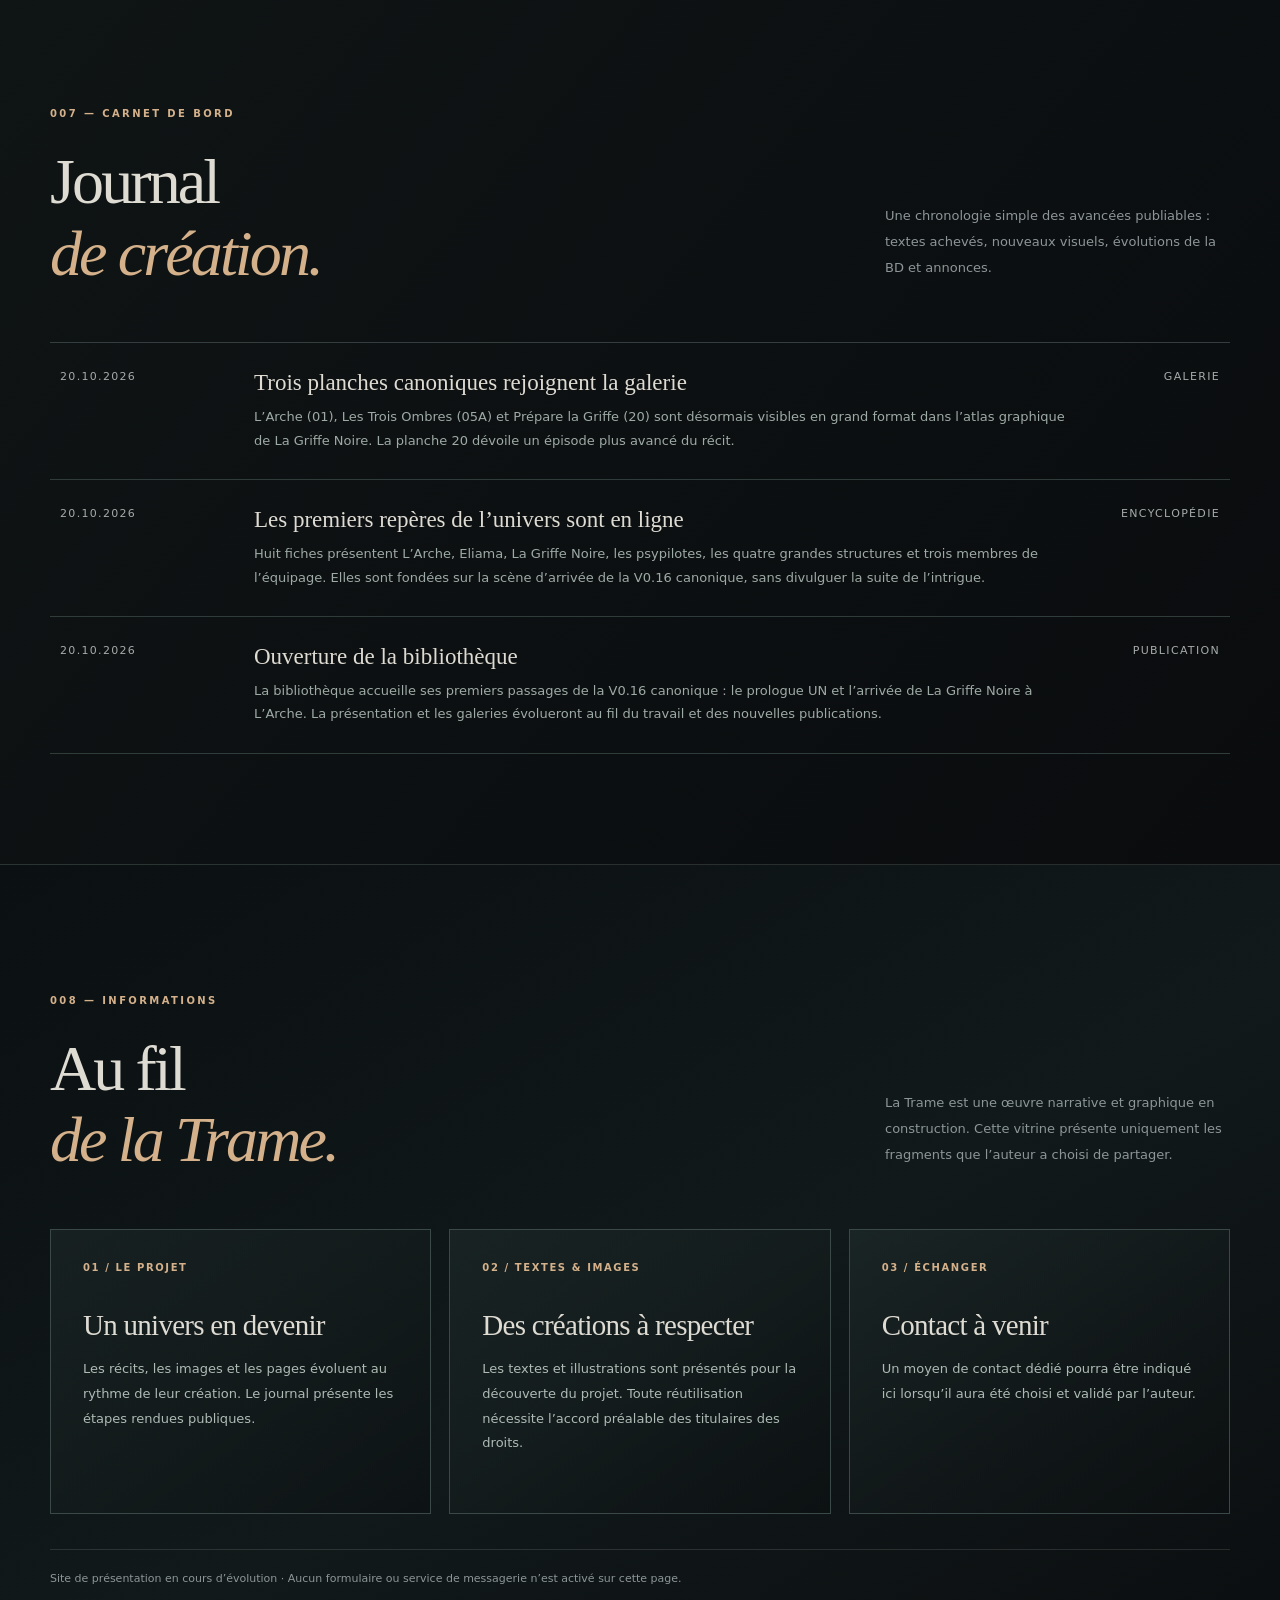
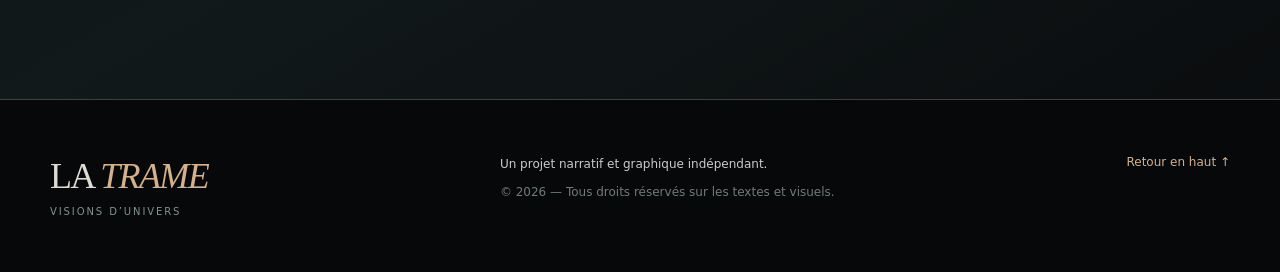
==== commit 37f5424b: "V0.7 : accès aux atlas L'Arche et La Griffe Noire" ====
--- a/docs/index.html
+++ b/docs/index.html
@@ -24,6 +24,7 @@
       <a href="#galerie">Galeries</a>
       <a href="#encyclopedie">Encyclopédie</a>
       <a href="personnages/">Personnages</a>
+      <a href="#atlas-visuel">Lieux & vaisseaux</a>
       <a href="#ecriture">Bibliothèque</a>
       <a href="lectures.html">Lire les extraits</a>
       <a href="#atelier">Atelier</a>
@@ -102,6 +103,18 @@
           </div>
           <a class="btn btn-primary" href="personnages/">Explorer les personnages <span aria-hidden="true">↗</span></a>
         </div>
+        <div class="encyclopedia-spotlight" id="atlas-visuel">
+          <div>
+            <p class="section-index">NOUVEAU · ATLAS DES LIEUX ET VAISSEAUX V0.7</p>
+            <h3>Explorez L’Arche et La Griffe Noire.</h3>
+            <p>20 illustrations de la mégastation, et 6 vues du croiseur et de ses recherches graphiques. Les modèles validés sont distingués des études d’ambiance, sans changer le canon.</p>
+            <small>La planche 01 est la référence narrative canonique. Les recherches de design restent identifiées comme documents de travail.</small>
+          </div>
+          <div class="atlas-site-actions">
+            <a class="btn btn-primary" href="arche/">Visiter L’Arche <span aria-hidden="true">↗</span></a>
+            <a class="btn btn-outline" href="griffe-noire/">Explorer La Griffe Noire <span aria-hidden="true">↗</span></a>
+          </div>
+        </div>
         <div class="encyclopedia-controls">
           <div id="encyclopedia-categories" class="filter-bar encyclopedia-filters" aria-label="Catégories de l’encyclopédie"></div>
           <label class="encyclopedia-search-label" for="encyclopedia-search">Rechercher une fiche
--- a/docs/assets/css/style.css
+++ b/docs/assets/css/style.css
@@ -315,3 +315,20 @@
   .encyclopedia-detail-visual img{max-height:52svh}
   .encyclopedia-source-caption{padding:12px 17px;font-size:9px}
 }
+
+/* V0.6 — accès aux fiches originales de l'atlas Personnages */
+.encyclopedia-spotlight{
+ display:flex;align-items:center;justify-content:space-between;gap:36px;
+ margin:0 0 34px;padding:35px clamp(22px,4vw,48px);
+ border:1px solid rgba(212,177,138,.5);
+ background:radial-gradient(ellipse at 85% 0%,rgba(35,92,122,.23),transparent 58%),linear-gradient(120deg,#101d23,#101515);
+}
+.encyclopedia-spotlight>div{max-width:690px}
+.encyclopedia-spotlight h3{font:normal clamp(23px,2.3vw,34px)/1.24 Georgia,serif;color:#f2e5d2;margin:12px 0}
+.encyclopedia-spotlight p:not(.section-index){color:#bbcfcf;font-size:13px;line-height:1.85;margin:0 0 15px}
+.encyclopedia-spotlight small{display:block;color:#d0b693;font-size:11px;line-height:1.65}
+.encyclopedia-spotlight .btn{flex:none;white-space:nowrap}
+@media(max-width:800px){
+ .encyclopedia-spotlight{flex-direction:column;align-items:flex-start;gap:25px}
+ .encyclopedia-spotlight .btn{white-space:normal;text-align:center}
+}
